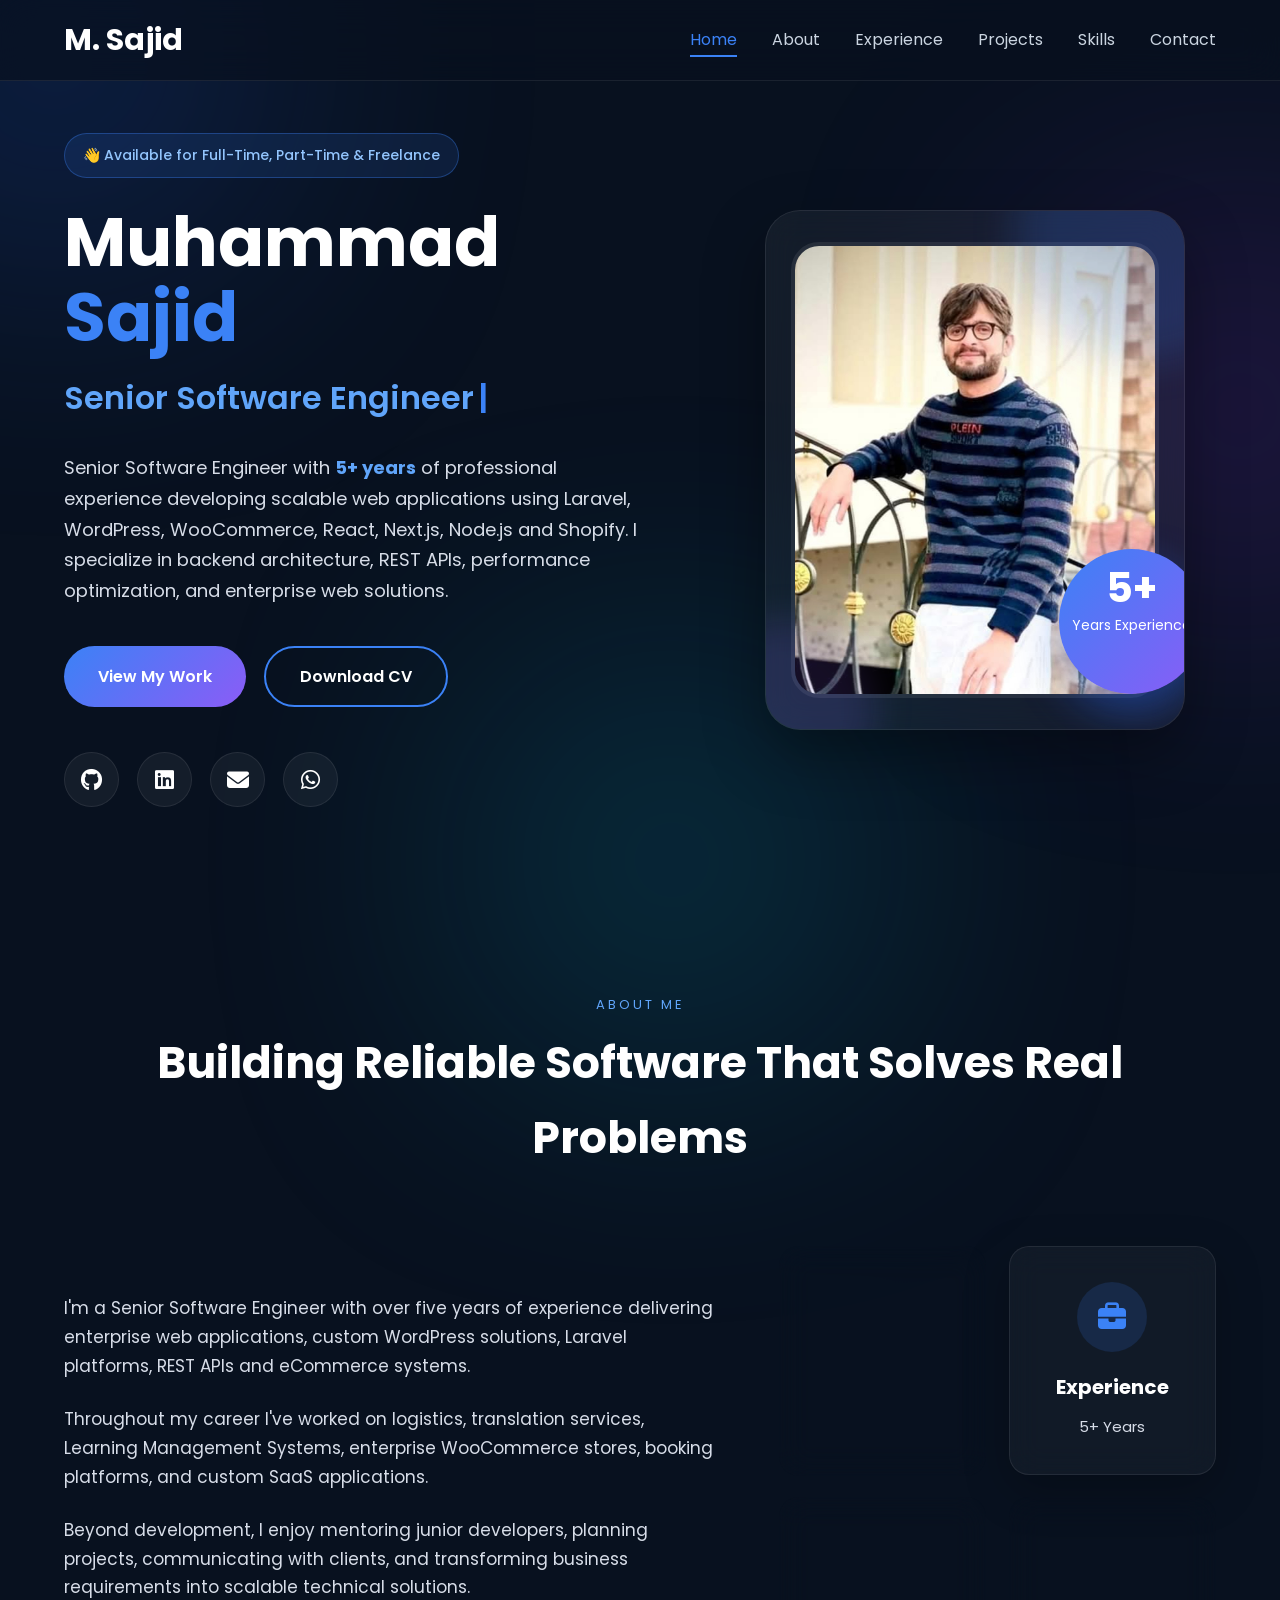
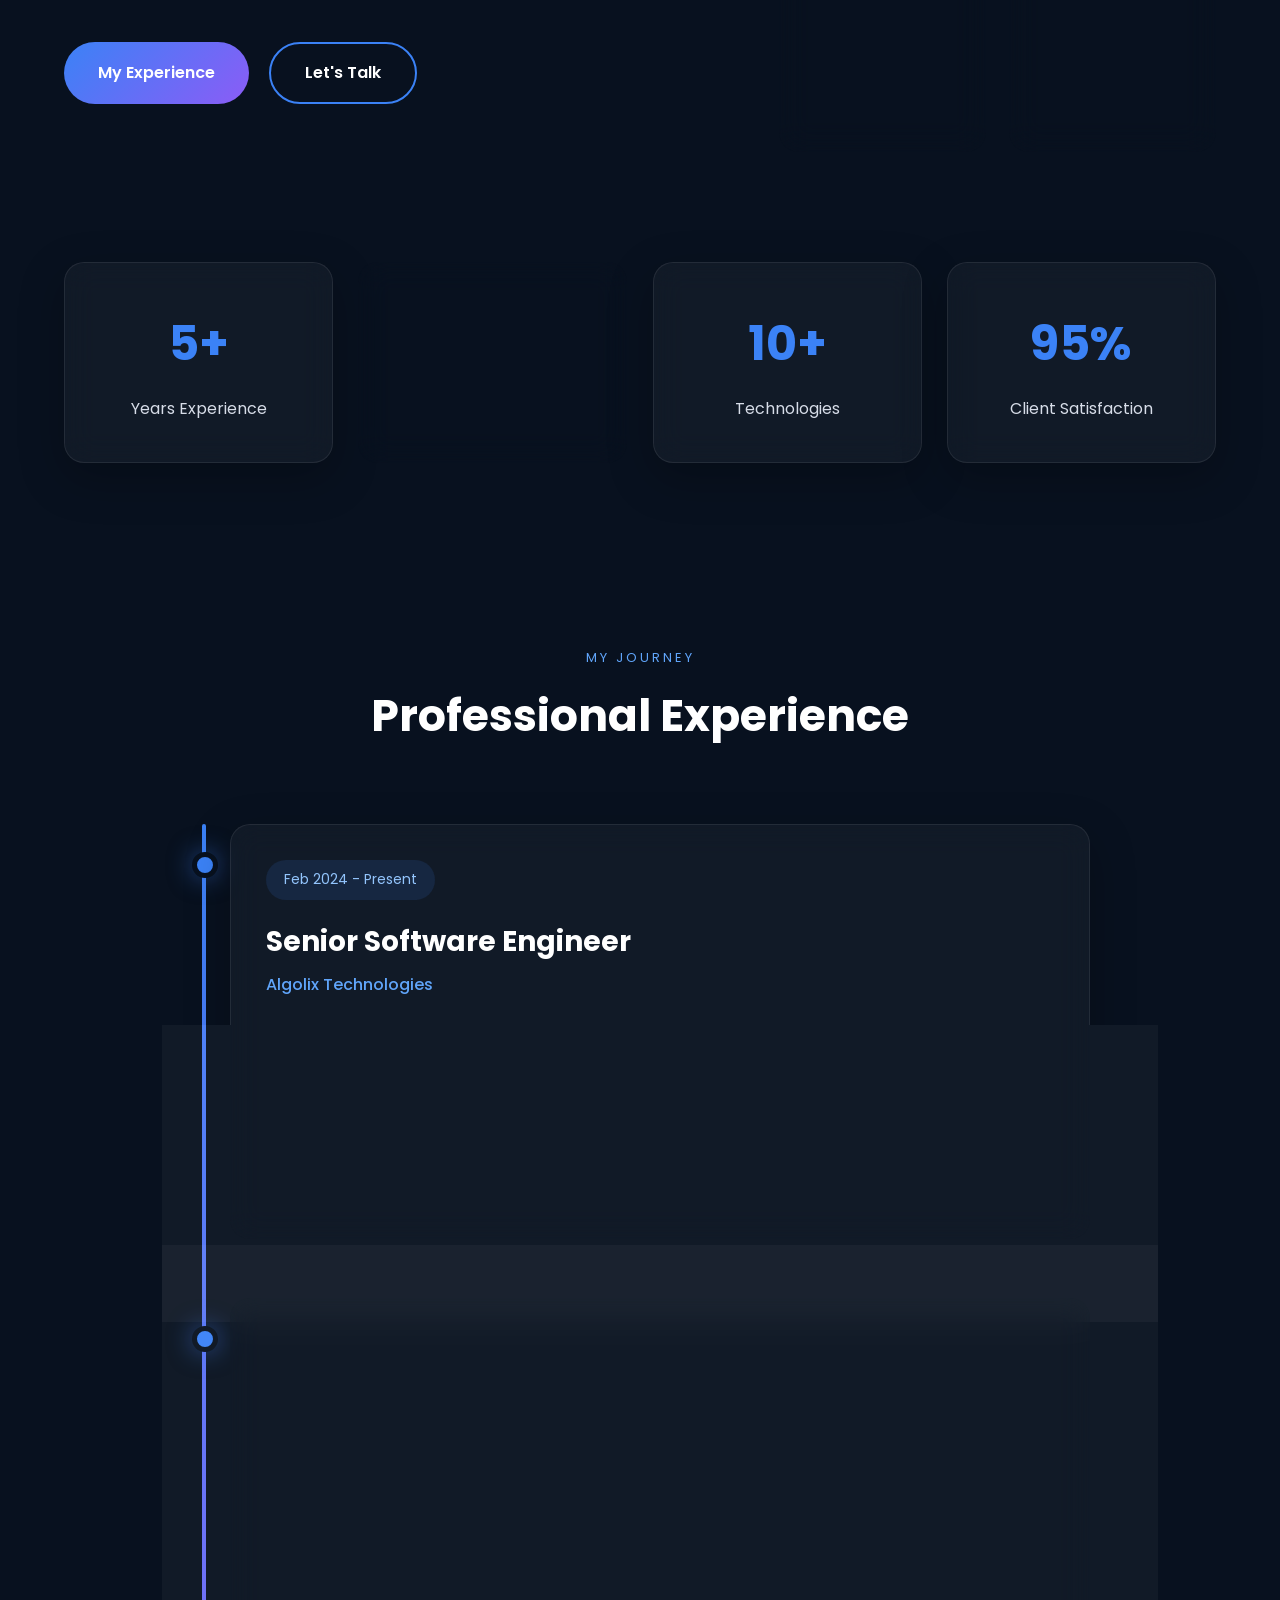
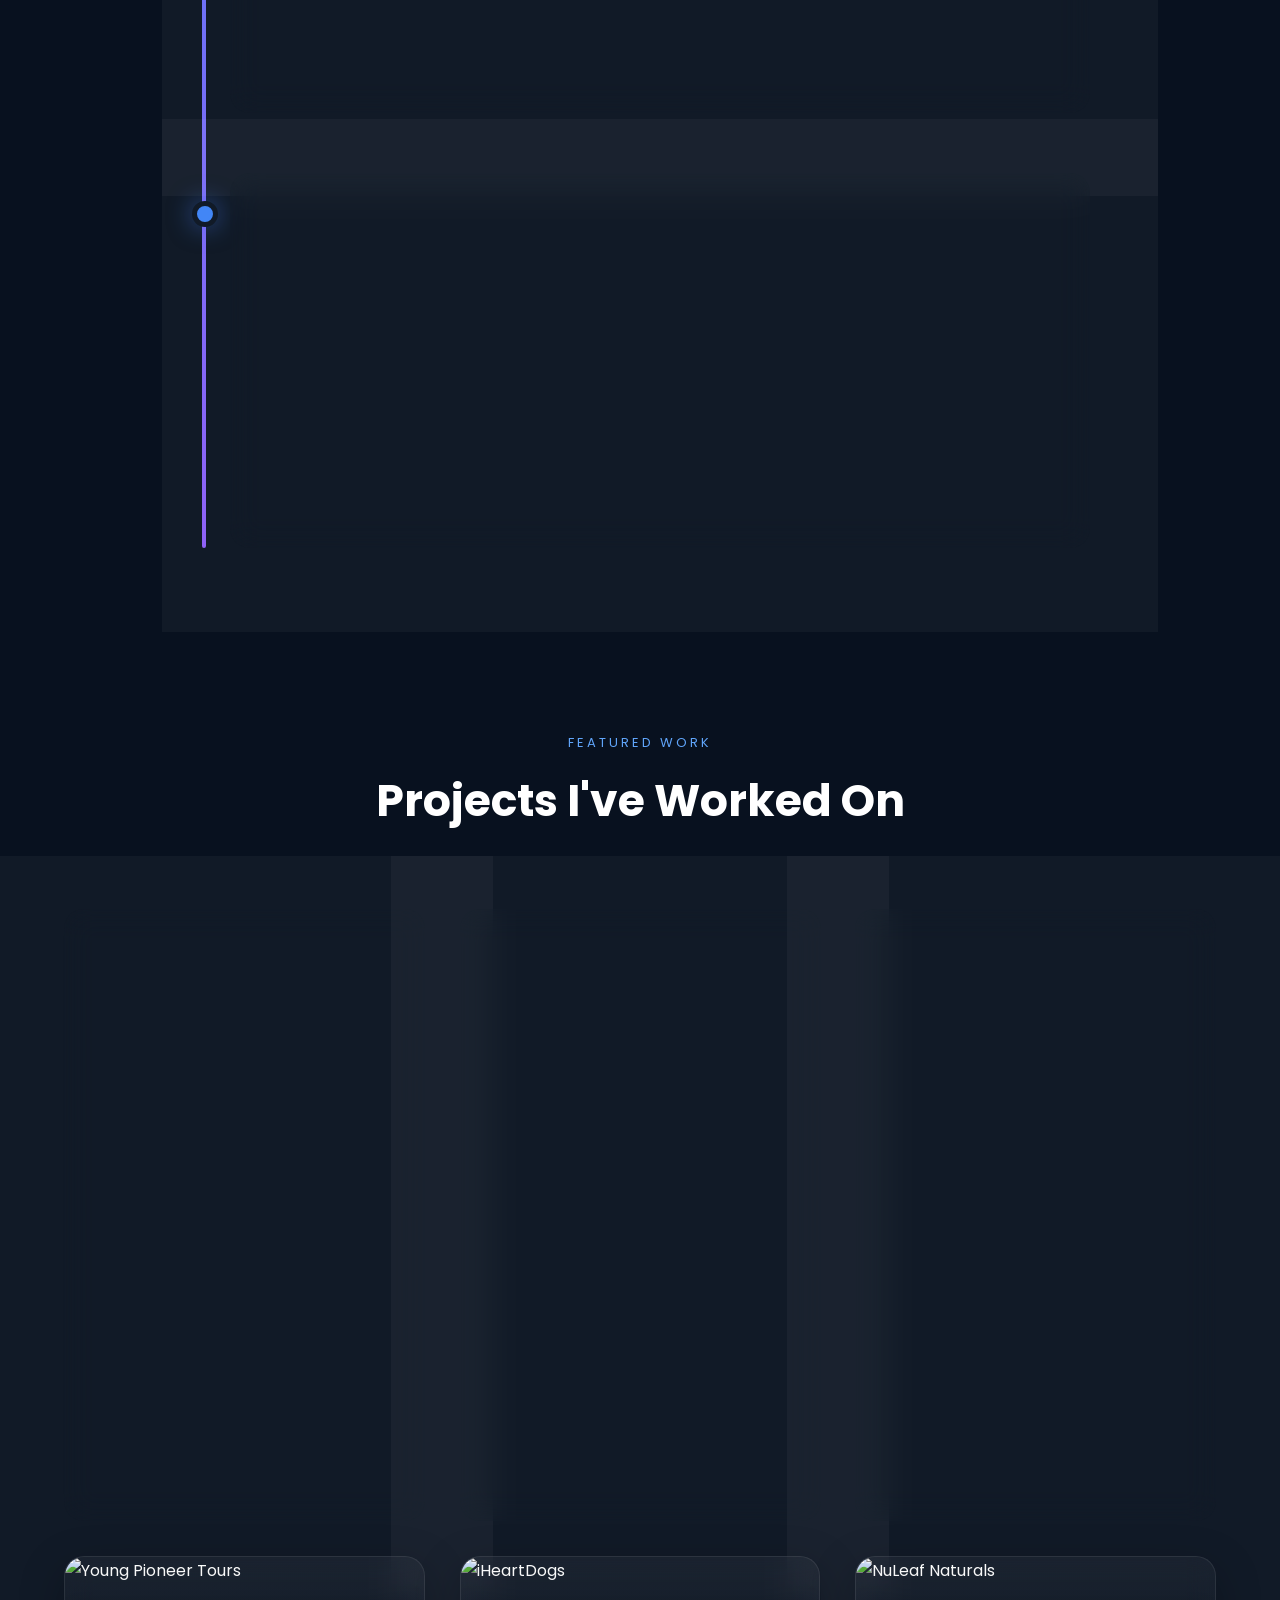
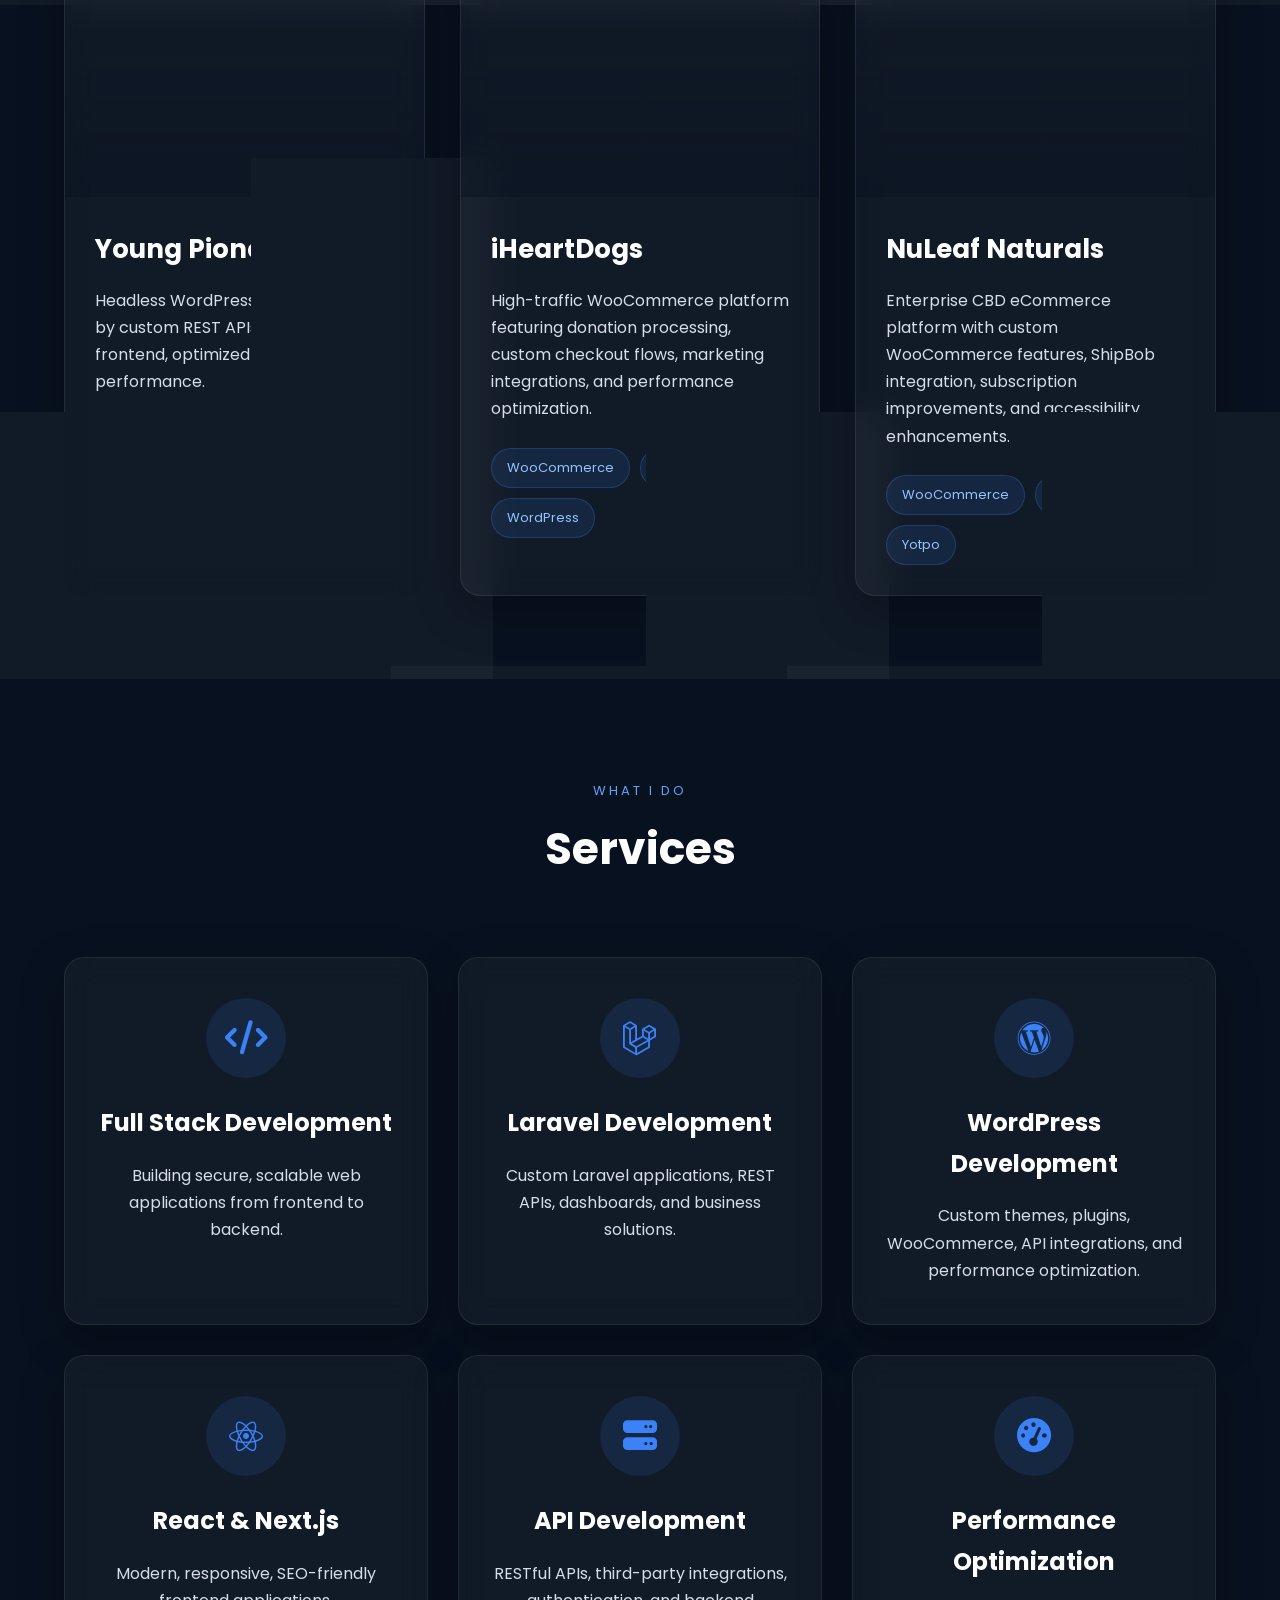
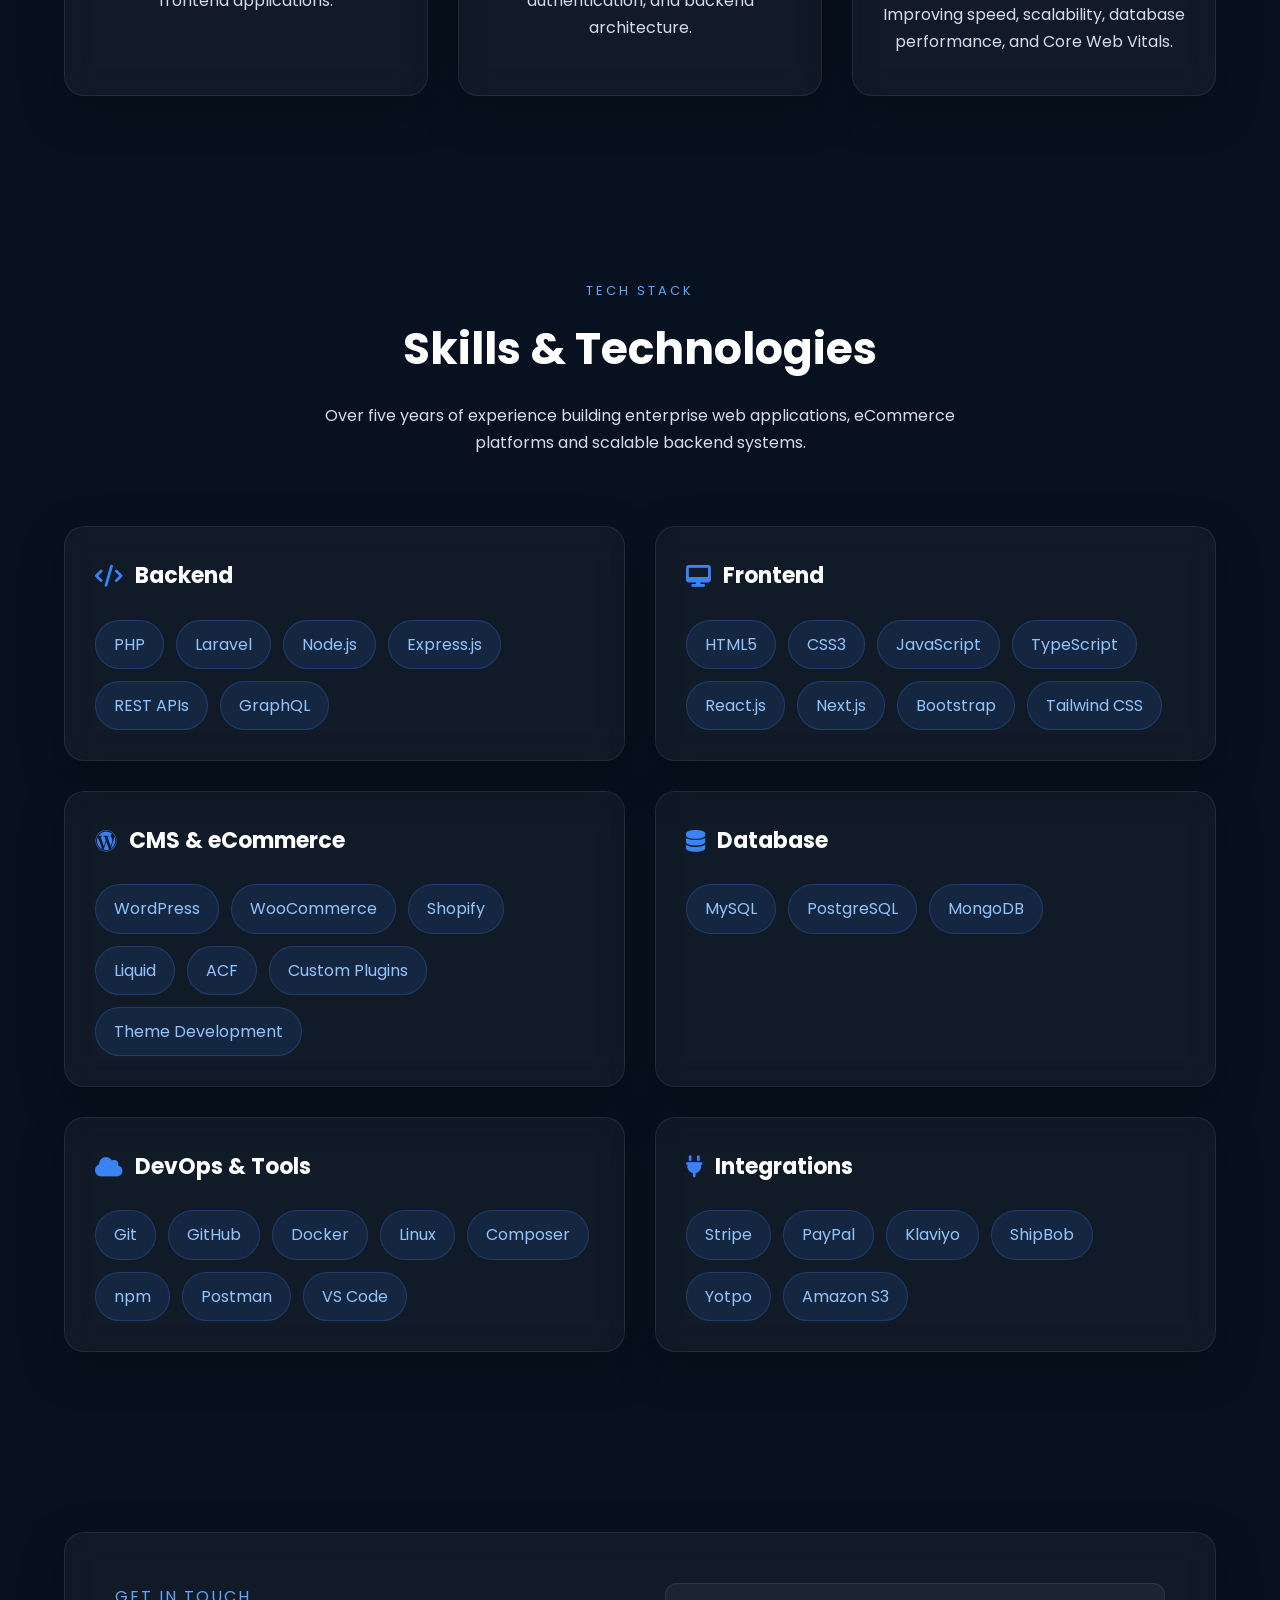
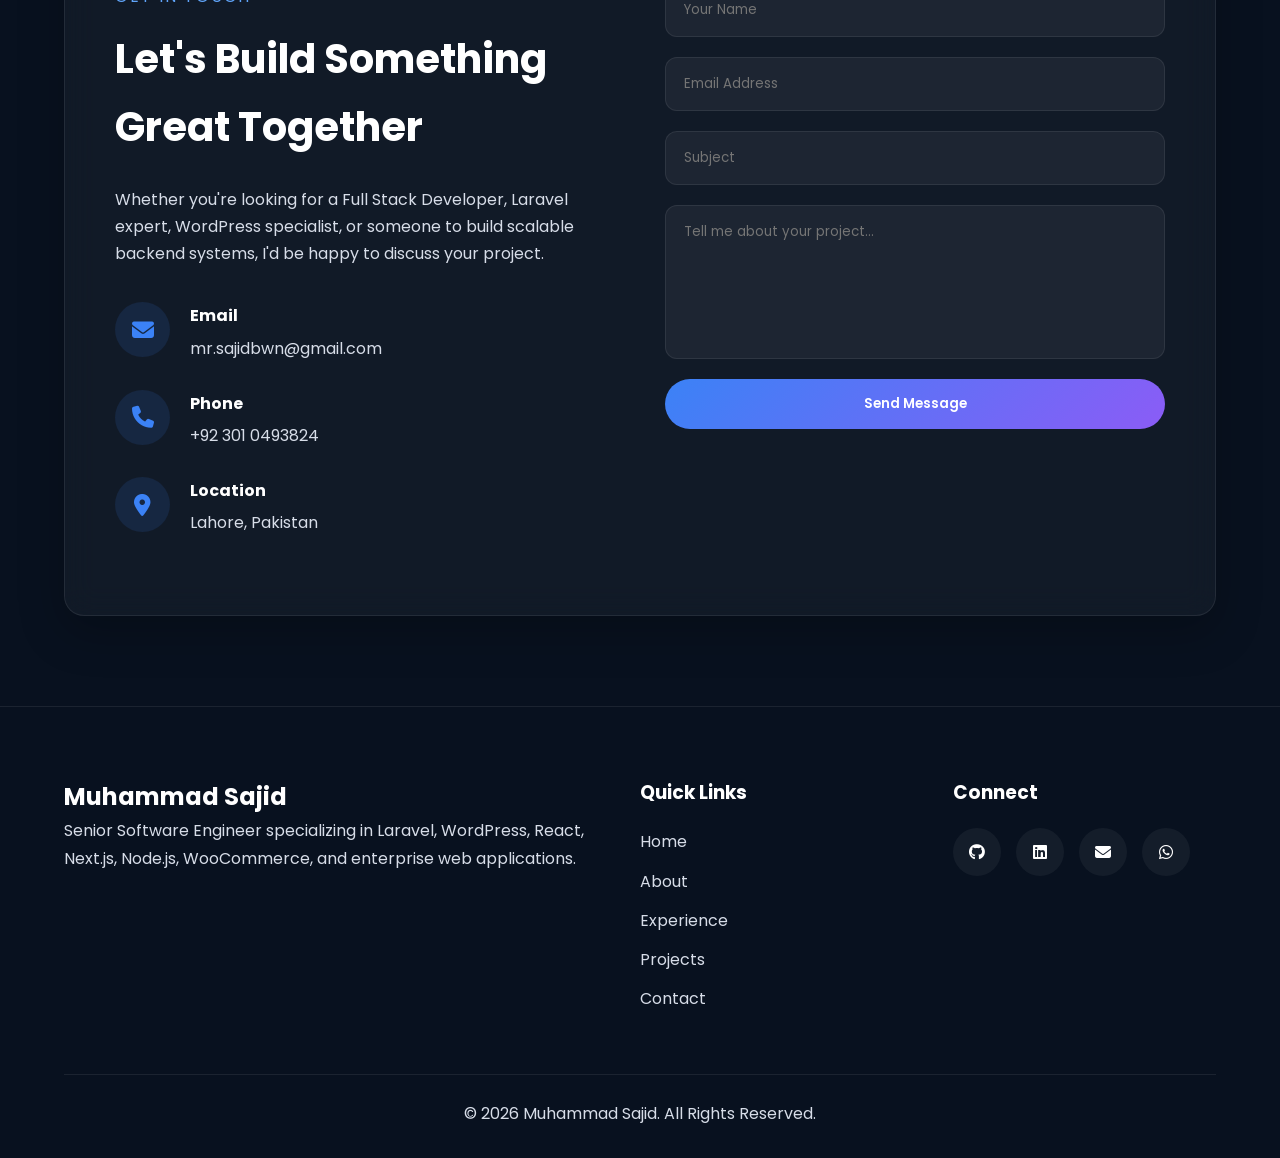
==== index.html @ e15a9639 "This is my personal portfolio" ====
<!DOCTYPE html>
<html lang="en">

<head>

    <meta charset="UTF-8">

    <meta name="viewport" content="width=device-width, initial-scale=1.0">

    <title>Muhammad Sajid | Senior Full Stack Software Engineer | Laravel, WordPress, React & Node.js Developer</title>

    <meta name="description" content="Muhammad Sajid is a Senior Full Stack Software Engineer with 5+ years of experience in Laravel, WordPress, WooCommerce, React, Next.js, Node.js, Shopify, REST APIs, and scalable web application development.">
    <meta name="keywords" content="Muhammad Sajid, Muhammad Sajid Developer, Laravel Developer Pakistan, WordPress Developer Pakistan, Full Stack Developer Pakistan, React Developer, Next.js Developer, Shopify Developer, WooCommerce Expert, PHP Developer, Node.js Developer">
    <meta property="og:title" content="Muhammad Sajid | Senior Full Stack Software Engineer">
    <meta property="og:description" content="Official portfolio of Muhammad Sajid showcasing Laravel, React, Next.js, WordPress, Shopify and enterprise software development projects.">
    <meta property="og:type" content="website">     
    <meta property="og:image" content="images/preview.jpg">
    
    <link rel="preconnect" href="https://fonts.googleapis.com">
    <link rel="preconnect" href="https://fonts.gstatic.com" crossorigin>

    <link href="https://fonts.googleapis.com/css2?family=Poppins:wght@300;400;500;600;700;800&display=swap"
        rel="stylesheet">

    <link rel="stylesheet" href="https://cdnjs.cloudflare.com/ajax/libs/font-awesome/6.7.2/css/all.min.css">

    <link rel="stylesheet" href="style.css">

</head>

<body>

    <div class="bg-circle one"></div>
    <div class="bg-circle two"></div>
    <div class="bg-circle three"></div>

    <header>

        <nav class="container">

            <div class="logo">

                M. Sajid<span></span>

            </div>

            <div class="menu-btn">

                <i class="fa-solid fa-bars"></i>

            </div>

            <ul class="nav-links">

                <li><a href="#home">Home</a></li>

                <li><a href="#about">About</a></li>

                <li><a href="#experience">Experience</a></li>

                <li><a href="#projects">Projects</a></li>

                <li><a href="#skills">Skills</a></li>

                <li><a href="#contact">Contact</a></li>

            </ul>

        </nav>

    </header>

    <!-- ===================================== -->
    <!-- HERO -->
    <!-- ===================================== -->

    <section id="home" class="hero">

        <div class="container hero-wrapper">

            <div class="hero-left">

                <span class="badge">

                    👋 Available for Full-Time, Part-Time & Freelance

                </span>

                <h1>

                    Muhammad <span>Sajid</span>

                </h1>

                <h2 id="typing"></h2>

                <p>

                    Senior Software Engineer with <strong>5+ years</strong> of professional
                    experience developing scalable web applications using
                    Laravel, WordPress, WooCommerce, React, Next.js,
                    Node.js and Shopify.

                    I specialize in backend architecture,
                    REST APIs, performance optimization,
                    and enterprise web solutions.

                </p>

                <div class="hero-buttons">

                    <a href="#projects" class="btn primary">

                        View My Work

                    </a>

                    <a href="resume.pdf" download class="btn secondary">

                        Download CV

                    </a>

                </div>

                <div class="social-icons">

                    <a href="https://github.com/mrsajiddev" target="_blank">

                        <i class="fab fa-github"></i>

                    </a>

                    <a href="https://linkedin.com/in/mr-sajid" target="_blank">

                        <i class="fab fa-linkedin"></i>

                    </a>

                    <a href="mailto:mr.sajidbwn@gmail.com">

                        <i class="fas fa-envelope"></i>

                    </a>

                    <a href="https://wa.me/923010493824" target="_blank">

                        <i class="fab fa-whatsapp"></i>

                    </a>

                </div>

            </div>

            <div class="hero-right">

                <div class="profile-card">

                    <img src="images/profile.jpg" alt="Muhammad Sajid">

                    <div class="experience-badge">

                        <h3>5+</h3>

                        <p>Years Experience</p>

                    </div>

                </div>

            </div>

        </div>

    </section>

    <!-- ===================================== -->
    <!-- ABOUT -->
    <!-- ===================================== -->

    <section id="about">

        <div class="container">

            <div class="section-header">

                <span>

                    ABOUT ME

                </span>

                <h2>

                    Building Reliable Software That Solves Real Problems

                </h2>

            </div>

            <div class="about-grid">

                <div class="about-content">

                    <p>

                        I'm a Senior Software Engineer with over five years
                        of experience delivering enterprise web applications,
                        custom WordPress solutions, Laravel platforms,
                        REST APIs and eCommerce systems.

                    </p>

                    <p>

                        Throughout my career I've worked on logistics,
                        translation services,
                        Learning Management Systems,
                        enterprise WooCommerce stores,
                        booking platforms,
                        and custom SaaS applications.

                    </p>

                    <p>

                        Beyond development,
                        I enjoy mentoring junior developers,
                        planning projects,
                        communicating with clients,
                        and transforming business requirements
                        into scalable technical solutions.

                    </p>

                    <div class="about-buttons">

                        <a href="#experience" class="btn primary">

                            My Experience

                        </a>

                        <a href="#contact" class="btn secondary">

                            Let's Talk

                        </a>

                    </div>

                </div>

                <div class="about-info">

                    <div class="info-card">

                        <i class="fa-solid fa-location-dot"></i>

                        <h3>

                            Location

                        </h3>

                        <p>

                            Lahore, Pakistan

                        </p>

                    </div>

                    <div class="info-card">

                        <i class="fa-solid fa-briefcase"></i>

                        <h3>

                            Experience

                        </h3>

                        <p>

                            5+ Years

                        </p>

                    </div>

                    <div class="info-card">

                        <i class="fa-solid fa-code"></i>

                        <h3>

                            Specialization

                        </h3>

                        <p>

                            Full Stack Development

                        </p>

                    </div>

                    <div class="info-card">

                        <i class="fa-solid fa-globe"></i>

                        <h3>

                            Availability

                        </h3>

                        <p>

                            Worldwide Remote

                        </p>

                    </div>

                </div>

            </div>

        </div>

    </section>

    <!-- ===================================== -->
    <!-- STATS -->
    <!-- ===================================== -->

    <section class="stats">

        <div class="container">

            <div class="stats-grid">

                <div class="stat-card">

                    <h2>

                        5+

                    </h2>

                    <p>

                        Years Experience

                    </p>

                </div>

                <div class="stat-card">

                    <h2>

                        30+

                    </h2>

                    <p>

                        Professional Projects

                    </p>

                </div>

                <div class="stat-card">

                    <h2>

                        10+

                    </h2>

                    <p>

                        Technologies

                    </p>

                </div>

                <div class="stat-card">

                    <h2>

                        95%

                    </h2>

                    <p>

                        Client Satisfaction

                    </p>

                </div>

            </div>

        </div>

    </section>

    <!-- ======= PART 2 STARTS HERE ======= -->
    <!-- ===================================== -->
    <!-- EXPERIENCE -->
    <!-- ===================================== -->

    <section id="experience">

        <div class="container">

            <div class="section-header">

                <span>MY JOURNEY</span>

                <h2>Professional Experience</h2>

            </div>

            <div class="timeline">

                <div class="timeline-item">

                    <div class="timeline-dot"></div>

                    <div class="timeline-content">

                        <span class="timeline-date">
                            Feb 2024 - Present
                        </span>

                        <h3>Senior Software Engineer</h3>

                        <h4>Algolix Technologies</h4>

                        <ul>

                            <li>Developed enterprise WordPress applications using custom themes, plugins and REST APIs.
                            </li>

                            <li>Improved application performance through query optimization, caching and asset
                                optimization.</li>

                            <li>Managed production deployments and migrations across multiple client projects.</li>

                            <li>Mentored junior developers through code reviews and technical guidance.</li>

                            <li>Collaborated directly with international clients to deliver scalable business solutions.
                            </li>

                        </ul>

                    </div>

                </div>

                <div class="timeline-item">

                    <div class="timeline-dot"></div>

                    <div class="timeline-content">

                        <span class="timeline-date">
                            Jun 2022 - Feb 2024
                        </span>

                        <h3>Software Engineer</h3>

                        <h4>Provelopers</h4>

                        <ul>

                            <li>Built custom WordPress plugins and Laravel applications.</li>

                            <li>Designed RESTful APIs and integrated third-party services.</li>

                            <li>Optimized backend workflows and improved application reliability.</li>

                            <li>Worked closely with project managers and clients throughout development.</li>

                            <li>Provided mentorship and onboarding for junior developers.</li>

                        </ul>

                    </div>

                </div>

                <div class="timeline-item">

                    <div class="timeline-dot"></div>

                    <div class="timeline-content">

                        <span class="timeline-date">
                            Dec 2020 - Jun 2022
                        </span>

                        <h3>Associate Software Engineer</h3>

                        <h4>Stellar Technologies</h4>

                        <ul>

                            <li>Developed Laravel applications following modern PHP practices.</li>

                            <li>Customized WordPress websites and plugins.</li>

                            <li>Integrated frontend interfaces with backend systems.</li>

                            <li>Optimized databases and improved application performance.</li>

                        </ul>

                    </div>

                </div>

            </div>

        </div>

    </section>

    <!-- ===================================== -->
    <!-- PROJECTS -->
    <!-- ===================================== -->

    <section id="projects">

        <div class="container">

            <div class="section-header">

                <span>FEATURED WORK</span>

                <h2>Projects I've Worked On</h2>

            </div>

            <div class="projects-grid">

                <div class="project-card">

                    <div class="project-image">

                        <img src="images/ship2world.jpg" alt="Ship2World">

                    </div>

                    <div class="project-content">

                        <h3>Ship2World</h3>

                        <p>

                            Shipping management platform built with Laravel,
                            featuring shipment management,
                            payment gateways,
                            logistics API integrations,
                            automated tracking,
                            and rate calculations.

                        </p>

                        <div class="tech-stack">

                            <span>Laravel</span>

                            <span>MySQL</span>

                            <span>Stripe</span>

                            <span>PayPal</span>

                        </div>

                    </div>

                </div>

                <div class="project-card">

                    <div class="project-image">

                        <img src="images/spanish-group.jpg" alt="Spanish Group">

                    </div>

                    <div class="project-content">

                        <h3>The Spanish Group</h3>

                        <p>

                            Enterprise translation platform with secure
                            document uploads,
                            workflow automation,
                            custom dashboards,
                            and role-based permissions.

                        </p>

                        <div class="tech-stack">

                            <span>WordPress</span>

                            <span>WooCommerce</span>

                            <span>REST API</span>

                        </div>

                    </div>

                </div>

                <div class="project-card">

                    <div class="project-image">

                        <img src="images/lms.jpg" alt="GAPs LMS">

                    </div>

                    <div class="project-content">

                        <h3>GAPs LMS</h3>

                        <p>

                            Learning Management System supporting
                            enrollments,
                            quizzes,
                            dashboards,
                            queues,
                            caching,
                            and role-based permissions.

                        </p>

                        <div class="tech-stack">

                            <span>Laravel</span>

                            <span>Bootstrap</span>

                            <span>MySQL</span>

                        </div>

                    </div>

                </div>

                <div class="project-card">

                    <div class="project-image">

                        <img src="images/young-pioneer.jpg" alt="Young Pioneer Tours">

                    </div>

                    <div class="project-content">

                        <h3>Young Pioneer Tours</h3>

                        <p>

                            Headless WordPress project powered by
                            custom REST APIs and
                            a Next.js frontend,
                            optimized for SEO and performance.

                        </p>

                        <div class="tech-stack">

                            <span>Next.js</span>

                            <span>WordPress</span>

                            <span>REST API</span>

                        </div>

                    </div>

                </div>

                <div class="project-card">

                    <div class="project-image">

                        <img src="images/iheartdogs.jpg" alt="iHeartDogs">

                    </div>

                    <div class="project-content">

                        <h3>iHeartDogs</h3>

                        <p>

                            High-traffic WooCommerce platform featuring
                            donation processing,
                            custom checkout flows,
                            marketing integrations,
                            and performance optimization.

                        </p>

                        <div class="tech-stack">

                            <span>WooCommerce</span>

                            <span>Klaviyo</span>

                            <span>WordPress</span>

                        </div>

                    </div>

                </div>

                <div class="project-card">

                    <div class="project-image">

                        <img src="images/nuleaf.jpg" alt="NuLeaf Naturals">

                    </div>

                    <div class="project-content">

                        <h3>NuLeaf Naturals</h3>

                        <p>

                            Enterprise CBD eCommerce platform with
                            custom WooCommerce features,
                            ShipBob integration,
                            subscription improvements,
                            and accessibility enhancements.

                        </p>

                        <div class="tech-stack">

                            <span>WooCommerce</span>

                            <span>ShipBob</span>

                            <span>Yotpo</span>

                        </div>

                    </div>

                </div>

            </div>

        </div>

    </section>

    <!-- ===================================== -->
    <!-- SERVICES -->
    <!-- ===================================== -->

    <section id="services">

        <div class="container">

            <div class="section-header">

                <span>WHAT I DO</span>

                <h2>Services</h2>

            </div>

            <div class="services-grid">

                <div class="service-card">

                    <i class="fa-solid fa-code"></i>

                    <h3>Full Stack Development</h3>

                    <p>

                        Building secure, scalable web applications
                        from frontend to backend.

                    </p>

                </div>

                <div class="service-card">

                    <i class="fa-brands fa-laravel"></i>

                    <h3>Laravel Development</h3>

                    <p>

                        Custom Laravel applications,
                        REST APIs,
                        dashboards,
                        and business solutions.

                    </p>

                </div>

                <div class="service-card">

                    <i class="fa-brands fa-wordpress"></i>

                    <h3>WordPress Development</h3>

                    <p>

                        Custom themes,
                        plugins,
                        WooCommerce,
                        API integrations,
                        and performance optimization.

                    </p>

                </div>

                <div class="service-card">

                    <i class="fa-brands fa-react"></i>

                    <h3>React & Next.js</h3>

                    <p>

                        Modern,
                        responsive,
                        SEO-friendly frontend applications.

                    </p>

                </div>

                <div class="service-card">

                    <i class="fa-solid fa-server"></i>

                    <h3>API Development</h3>

                    <p>

                        RESTful APIs,
                        third-party integrations,
                        authentication,
                        and backend architecture.

                    </p>

                </div>

                <div class="service-card">

                    <i class="fa-solid fa-gauge-high"></i>

                    <h3>Performance Optimization</h3>

                    <p>

                        Improving speed,
                        scalability,
                        database performance,
                        and Core Web Vitals.

                    </p>

                </div>

            </div>

        </div>

    </section>

    <!-- ======= PART 3 STARTS HERE ======= -->
    <!-- ===================================== -->
    <!-- SKILLS -->
    <!-- ===================================== -->

    <section id="skills">

        <div class="container">

            <div class="section-header">

                <span>TECH STACK</span>

                <h2>Skills & Technologies</h2>

                <p class="section-description">

                    Over five years of experience building enterprise web applications,
                    eCommerce platforms and scalable backend systems.

                </p>

            </div>

            <div class="skills-wrapper">

                <div class="skill-category">

                    <h3>

                        <i class="fa-solid fa-code"></i>

                        Backend

                    </h3>

                    <div class="skill-list">

                        <span>PHP</span>
                        <span>Laravel</span>
                        <span>Node.js</span>
                        <span>Express.js</span>
                        <span>REST APIs</span>
                        <span>GraphQL</span>

                    </div>

                </div>

                <div class="skill-category">

                    <h3>

                        <i class="fa-solid fa-desktop"></i>

                        Frontend

                    </h3>

                    <div class="skill-list">

                        <span>HTML5</span>
                        <span>CSS3</span>
                        <span>JavaScript</span>
                        <span>TypeScript</span>
                        <span>React.js</span>
                        <span>Next.js</span>
                        <span>Bootstrap</span>
                        <span>Tailwind CSS</span>

                    </div>

                </div>

                <div class="skill-category">

                    <h3>

                        <i class="fa-brands fa-wordpress"></i>

                        CMS & eCommerce

                    </h3>

                    <div class="skill-list">

                        <span>WordPress</span>
                        <span>WooCommerce</span>
                        <span>Shopify</span>
                        <span>Liquid</span>
                        <span>ACF</span>
                        <span>Custom Plugins</span>
                        <span>Theme Development</span>

                    </div>

                </div>

                <div class="skill-category">

                    <h3>

                        <i class="fa-solid fa-database"></i>

                        Database

                    </h3>

                    <div class="skill-list">

                        <span>MySQL</span>
                        <span>PostgreSQL</span>
                        <span>MongoDB</span>

                    </div>

                </div>

                <div class="skill-category">

                    <h3>

                        <i class="fa-solid fa-cloud"></i>

                        DevOps & Tools

                    </h3>

                    <div class="skill-list">

                        <span>Git</span>
                        <span>GitHub</span>
                        <span>Docker</span>
                        <span>Linux</span>
                        <span>Composer</span>
                        <span>npm</span>
                        <span>Postman</span>
                        <span>VS Code</span>

                    </div>

                </div>

                <div class="skill-category">

                    <h3>

                        <i class="fa-solid fa-plug"></i>

                        Integrations

                    </h3>

                    <div class="skill-list">

                        <span>Stripe</span>
                        <span>PayPal</span>
                        <span>Klaviyo</span>
                        <span>ShipBob</span>
                        <span>Yotpo</span>
                        <span>Amazon S3</span>

                    </div>

                </div>

            </div>

        </div>

    </section>

    <!-- ===================================== -->
    <!-- CONTACT -->
    <!-- ===================================== -->

    <section id="contact">

        <div class="container">

            <div class="contact-wrapper">

                <div class="contact-left">

                    <span>GET IN TOUCH</span>

                    <h2>

                        Let's Build Something Great Together

                    </h2>

                    <p>

                        Whether you're looking for a Full Stack Developer,
                        Laravel expert,
                        WordPress specialist,
                        or someone to build scalable backend systems,
                        I'd be happy to discuss your project.

                    </p>

                    <div class="contact-info">

                        <div>

                            <i class="fa-solid fa-envelope"></i>

                            <div>

                                <h4>Email</h4>

                                <p>

                                    mr.sajidbwn@gmail.com

                                </p>

                            </div>

                        </div>

                        <div>

                            <i class="fa-solid fa-phone"></i>

                            <div>

                                <h4>Phone</h4>

                                <p>

                                    +92 301 0493824

                                </p>

                            </div>

                        </div>

                        <div>

                            <i class="fa-solid fa-location-dot"></i>

                            <div>

                                <h4>Location</h4>

                                <p>

                                    Lahore, Pakistan

                                </p>

                            </div>

                        </div>

                    </div>

                </div>

                <div class="contact-right">

                    <form>

                        <input type="text" placeholder="Your Name" required>

                        <input type="email" placeholder="Email Address" required>

                        <input type="text" placeholder="Subject">

                        <textarea rows="6" placeholder="Tell me about your project..." required></textarea>

                        <button class="btn primary" type="submit">

                            Send Message

                        </button>

                    </form>

                </div>

            </div>

        </div>

    </section>

    <!-- ===================================== -->
    <!-- FOOTER -->
    <!-- ===================================== -->

    <footer>

        <div class="container">

            <div class="footer-grid">

                <div>

                    <h2>

                        Muhammad Sajid

                    </h2>

                    <p>

                        Senior Software Engineer specializing in Laravel,
                        WordPress,
                        React,
                        Next.js,
                        Node.js,
                        WooCommerce,
                        and enterprise web applications.

                    </p>

                </div>

                <div>

                    <h3>

                        Quick Links

                    </h3>

                    <ul>

                        <li><a href="#home">Home</a></li>

                        <li><a href="#about">About</a></li>

                        <li><a href="#experience">Experience</a></li>

                        <li><a href="#projects">Projects</a></li>

                        <li><a href="#contact">Contact</a></li>

                    </ul>

                </div>

                <div>

                    <h3>

                        Connect

                    </h3>

                    <div class="footer-social">

                        <a href="https://github.com/mrsajiddev" target="_blank">

                            <i class="fab fa-github"></i>

                        </a>

                        <a href="https://linkedin.com/in/mr-sajid" target="_blank">

                            <i class="fab fa-linkedin"></i>

                        </a>

                        <a href="mailto:mr.sajidbwn@gmail.com">

                            <i class="fas fa-envelope"></i>

                        </a>

                        <a href="https://wa.me/923010493824" target="_blank">

                            <i class="fab fa-whatsapp"></i>

                        </a>

                    </div>

                </div>

            </div>

            <div class="copyright">

                <p>

                    © <span id="year"></span> Muhammad Sajid.
                    All Rights Reserved.

                </p>

            </div>

        </div>

    </footer>

    <button id="scrollTop">

        <i class="fa-solid fa-arrow-up"></i>

    </button>

    <script src="script.js"></script>

</body>

</html>
---- style.css ----
/* =====================================================
   GOOGLE FONT
===================================================== */

@import url('https://fonts.googleapis.com/css2?family=Poppins:wght@300;400;500;600;700;800&display=swap');

/* =====================================================
   RESET
===================================================== */

* {
    margin: 0;
    padding: 0;
    box-sizing: border-box;
}

html {
    scroll-behavior: smooth;
}

body {
    font-family: 'Poppins', sans-serif;
    background: #08111f;
    color: #ffffff;
    overflow-x: hidden;
    line-height: 1.7;
}

img {
    max-width: 100%;
    display: block;
}

a {
    text-decoration: none;
    color: inherit;
}

ul {
    list-style: none;
}

button,
input,
textarea {
    font-family: inherit;
}

/* =====================================================
   VARIABLES
===================================================== */

:root {

    --primary: #3b82f6;
    --primary-light: #60a5fa;

    --secondary: #8b5cf6;

    --dark: #08111f;

    --card: #111b2e;

    --border: rgba(255, 255, 255, .08);

    --text: #d7dde8;

    --radius: 20px;

    --shadow: 0 15px 45px rgba(0, 0, 0, .25);

    --transition: .35s;

}

/* =====================================================
   CONTAINER
===================================================== */

.container {

    width: 90%;

    max-width: 1200px;

    margin: auto;

}

/* =====================================================
   BACKGROUND
===================================================== */

.bg-circle {

    position: fixed;

    border-radius: 50%;

    filter: blur(140px);

    opacity: .35;

    z-index: -10;

}

.one {

    width: 350px;

    height: 350px;

    background: #2563eb;

    top: -120px;

    left: -120px;

}

.two {

    width: 320px;

    height: 320px;

    background: #9333ea;

    top: 250px;

    right: -120px;

}

.three {

    width: 320px;

    height: 320px;

    background: #06b6d4;

    bottom: -120px;

    left: 40%;

}

/* =====================================================
   HEADER
===================================================== */

header {

    position: fixed;

    width: 100%;

    top: 0;

    left: 0;

    z-index: 1000;

    backdrop-filter: blur(18px);

    background: rgba(8, 17, 31, .70);

    border-bottom: 1px solid var(--border);

}

nav {

    display: flex;

    justify-content: space-between;

    align-items: center;

    height: 80px;

}

.logo {

    font-size: 30px;

    font-weight: 700;

}

.logo span {

    color: var(--primary);

}

.nav-links {

    display: flex;

    gap: 35px;

}

.nav-links a {

    color: #cbd5e1;

    transition: var(--transition);

    position: relative;

}

.nav-links a::after {

    content: "";

    position: absolute;

    width: 0;

    height: 2px;

    background: var(--primary);

    left: 0;

    bottom: -6px;

    transition: .3s;

}

.nav-links a:hover {

    color: white;

}

.nav-links a:hover::after {

    width: 100%;

}

.nav-links a.active {

    color: var(--primary);

}

.nav-links a.active::after {

    width: 100%;

}

.menu-btn {

    display: none;

    font-size: 28px;

    cursor: pointer;

}

/* =====================================================
   BUTTONS
===================================================== */

.btn {

    display: inline-flex;

    align-items: center;

    justify-content: center;

    gap: 10px;

    padding: 15px 34px;

    border-radius: 50px;

    font-weight: 600;

    transition: var(--transition);

    cursor: pointer;

}

.primary {

    background: linear-gradient(135deg,
            var(--primary),
            var(--secondary));

    color: #fff;

}

.primary:hover {

    transform: translateY(-5px);

    box-shadow: 0 18px 35px rgba(59, 130, 246, .35);

}

.secondary {

    border: 2px solid var(--primary);

    color: #fff;

}

.secondary:hover {

    background: var(--primary);

}

/* =====================================================
   SECTION
===================================================== */

section {

    padding: 90px 0;

}

.section-header {

    text-align: center;

    margin-bottom: 70px;

}

.section-header span {

    display: inline-block;

    color: var(--primary-light);

    letter-spacing: 3px;

    font-size: 13px;

    margin-bottom: 10px;

    text-transform: uppercase;

}

.section-header h2 {

    font-size: 44px;

    margin-bottom: 15px;

}

.section-header p {

    max-width: 700px;

    margin: auto;

    color: var(--text);

}

/* =====================================================
   GLASS CARD
===================================================== */

.info-card,
.stat-card,
.project-card,
.service-card,
.skill-category,
.timeline-content,
.contact-wrapper {

    background: rgba(255, 255, 255, .04);

    border: 1px solid var(--border);

    backdrop-filter: blur(15px);

    border-radius: var(--radius);

    box-shadow: var(--shadow);

}

/* =====================================================
   CARD HOVER
===================================================== */

.info-card,
.project-card,
.service-card,
.stat-card {

    transition: var(--transition);

}

.info-card:hover,
.project-card:hover,
.service-card:hover,
.stat-card:hover {

    transform: translateY(-10px);

}

/* =====================================================
   TEXT
===================================================== */

p {

    color: var(--text);

}

h1,
h2,
h3,
h4 {

    font-weight: 700;

    color: #fff;

}

strong {

    color: var(--primary-light);

}

/* =====================================================
   CUSTOM SCROLLBAR
===================================================== */

::-webkit-scrollbar {

    width: 10px;

}

::-webkit-scrollbar-track {

    background: #050b16;

}

::-webkit-scrollbar-thumb {

    background: var(--primary);

    border-radius: 20px;

}

::-webkit-scrollbar-thumb:hover {

    background: #60a5fa;

}

/* =====================================================
   TEXT SELECTION
===================================================== */

::selection {

    background: var(--primary);

    color: white;

}

/* =====================================================
   HERO SECTION
===================================================== */

.hero {

    min-height: 100vh;

    display: flex;

    align-items: center;

    padding-top: 120px;

    padding-bottom: 80px;

}

.hero-wrapper {

    display: grid;

    grid-template-columns: 1.1fr .9fr;

    align-items: center;

    gap: 80px;

}

/* =====================================================
   HERO LEFT
===================================================== */

.hero-left {

    animation: fadeLeft .9s ease;

}

.badge {

    display: inline-flex;

    align-items: center;

    gap: 8px;

    padding: 10px 18px;

    border-radius: 50px;

    background: rgba(59, 130, 246, .12);

    color: #93c5fd;

    border: 1px solid rgba(59, 130, 246, .35);

    margin-bottom: 28px;

    font-size: 14px;

    font-weight: 500;

}

.hero h1 {

    font-size: 68px;

    line-height: 1.1;

    margin-bottom: 15px;

}

.hero h1 span {

    color: var(--primary);

}

.hero h2 {

    min-height: 50px;

    font-size: 32px;

    color: #60a5fa;

    margin-bottom: 28px;

    font-weight: 600;

}

.hero p {

    max-width: 650px;

    font-size: 18px;

    color: var(--text);

    margin-bottom: 40px;

}

/* =====================================================
   BUTTON GROUP
===================================================== */

.hero-buttons {

    display: flex;

    gap: 18px;

    flex-wrap: wrap;

    margin-bottom: 45px;

}

/* =====================================================
   SOCIAL ICONS
===================================================== */

.social-icons {

    display: flex;

    align-items: center;

    gap: 18px;

}

.social-icons a {

    width: 55px;

    height: 55px;

    border-radius: 50%;

    display: flex;

    align-items: center;

    justify-content: center;

    background: rgba(255, 255, 255, .05);

    border: 1px solid var(--border);

    font-size: 22px;

    transition: var(--transition);

}

.social-icons a:hover {

    background: var(--primary);

    transform: translateY(-8px);

    color: #fff;

}

/* =====================================================
   HERO RIGHT
===================================================== */

.hero-right {

    display: flex;

    justify-content: center;

    align-items: center;

    animation: fadeRight .9s ease;

}

/* =====================================================
   ANIMATIONS
===================================================== */

@keyframes fadeLeft {

    from {

        opacity: 0;

        transform: translateX(-60px);

    }

    to {

        opacity: 1;

        transform: translateX(0);

    }

}

@keyframes fadeRight {

    from {

        opacity: 0;

        transform: translateX(60px);

    }

    to {

        opacity: 1;

        transform: translateX(0);

    }

}

/* =====================================================
   PROFILE CARD
===================================================== */

.profile-card {

    position: relative;

    width: 420px;

    height: 520px;

    border-radius: 35px;

    overflow: hidden;

    background: rgba(255, 255, 255, .05);

    backdrop-filter: blur(18px);

    border: 1px solid rgba(255, 255, 255, .08);

    box-shadow: 0 25px 60px rgba(0, 0, 0, .35);

    display: flex;

    align-items: center;

    justify-content: center;

    transition: .4s ease;

}

.profile-card:hover {

    transform: translateY(-12px);

    box-shadow: 0 35px 70px rgba(37, 99, 235, .25);

}

/* =====================================================
   PROFILE IMAGE
===================================================== */

.profile-card img {

    width: 88%;

    height: 88%;

    object-fit: cover;

    border-radius: 28px;

    border: 4px solid rgba(255, 255, 255, .08);

    transition: .45s ease;

}

.profile-card:hover img {

    transform: scale(1.03);

}

/* =====================================================
   EXPERIENCE BADGE
===================================================== */

.experience-badge {

    position: absolute;

    bottom: 35px;

    right: -20px;

    width: 145px;

    height: 145px;

    border-radius: 50%;

    background: linear-gradient(135deg,
            var(--primary),
            var(--secondary));

    display: flex;

    flex-direction: column;

    justify-content: center;

    align-items: center;

    color: #fff;

    text-align: center;

    box-shadow: 0 18px 45px rgba(37, 99, 235, .45);

    animation: floatBadge 4s ease-in-out infinite;

}

.experience-badge h3 {

    font-size: 40px;

    line-height: 1;

    margin-bottom: 8px;

}

.experience-badge p {

    color: #fff;

    font-size: 14px;

    line-height: 1.4;

    padding: 0 12px;

}

/* =====================================================
   DECORATIVE GLOW
===================================================== */

.profile-card::before {

    content: "";

    position: absolute;

    width: 260px;

    height: 260px;

    background: rgba(59, 130, 246, .18);

    border-radius: 50%;

    top: -110px;

    right: -90px;

    filter: blur(20px);

}

.profile-card::after {

    content: "";

    position: absolute;

    width: 180px;

    height: 180px;

    background: rgba(139, 92, 246, .15);

    border-radius: 50%;

    left: -70px;

    bottom: -70px;

    filter: blur(18px);

}

/* =====================================================
   FLOATING ANIMATION
===================================================== */

@keyframes floatBadge {

    0% {

        transform: translateY(0);

    }

    50% {

        transform: translateY(-10px);

    }

    100% {

        transform: translateY(0);

    }

}

/* =====================================================
   HERO RESPONSIVE
===================================================== */

@media (max-width: 1100px) {

    .hero-wrapper {

        grid-template-columns: 1fr;

        gap: 60px;

        text-align: center;

    }

    .hero-left {

        order: 2;

    }

    .hero-right {

        order: 1;

    }

    .hero p {

        margin: 0 auto 40px;

    }

    .hero-buttons {

        justify-content: center;

    }

    .social-icons {

        justify-content: center;

    }

}

/* =====================================================
   TABLET
===================================================== */

@media (max-width:768px) {

    .hero {

        min-height: auto;

        padding-top: 130px;

        padding-bottom: 80px;

    }

    .hero h1 {

        font-size: 52px;

    }

    .hero h2 {

        font-size: 28px;

        min-height: 42px;

    }

    .hero p {

        font-size: 17px;

    }

    .profile-card {

        width: 340px;

        height: 430px;

    }

    .experience-badge {

        width: 120px;

        height: 120px;

        right: -10px;

        bottom: 25px;

    }

    .experience-badge h3 {

        font-size: 32px;

    }

    .hero-buttons {

        flex-direction: column;

        align-items: center;

    }

    .hero-buttons .btn {

        width: 240px;

    }

}

/* =====================================================
   MOBILE
===================================================== */

@media (max-width:576px) {

    .hero {

        padding-top: 110px;

    }

    .hero h1 {

        font-size: 40px;

    }

    .hero h2 {

        font-size: 22px;

    }

    .hero p {

        font-size: 16px;

    }

    .badge {

        font-size: 13px;

        padding: 8px 16px;

    }

    .profile-card {

        width: 280px;

        height: 360px;

        border-radius: 25px;

    }

    .profile-card img {

        border-radius: 18px;

    }

    .experience-badge {

        width: 95px;

        height: 95px;

    }

    .experience-badge h3 {

        font-size: 24px;

    }

    .experience-badge p {

        font-size: 11px;

    }

    .social-icons {

        gap: 12px;

    }

    .social-icons a {

        width: 48px;

        height: 48px;

        font-size: 18px;

    }

}

/* =====================================================
   HERO HOVER EFFECTS
===================================================== */

.hero-left .btn {

    transition: all .35s ease;

}

.hero-left .btn:hover {

    transform: translateY(-5px);

}

.social-icons a {

    position: relative;

    overflow: hidden;

}

.social-icons a::before {

    content: "";

    position: absolute;

    width: 0;

    height: 100%;

    left: 0;

    top: 0;

    background: rgba(255, 255, 255, .15);

    transition: .35s;

}

.social-icons a:hover::before {

    width: 100%;

}

/* =====================================================
   TYPING CURSOR
===================================================== */

#typing::after {

    content: "|";

    margin-left: 4px;

    color: var(--primary);

    animation: blink .8s infinite;

}

@keyframes blink {

    0%,
    50% {

        opacity: 1;

    }

    51%,
    100% {

        opacity: 0;

    }

}

/* =====================================================
   ABOUT SECTION
===================================================== */

.about-grid {

    display: grid;

    grid-template-columns: 1.2fr .8fr;

    gap: 60px;

    align-items: center;

}

.about-content p {

    font-size: 17px;

    margin-bottom: 24px;

    color: var(--text);

}

.about-buttons {

    display: flex;

    gap: 20px;

    margin-top: 40px;

    flex-wrap: wrap;

}

/* =====================================================
   ABOUT INFO
===================================================== */

.about-info {

    display: grid;

    grid-template-columns: repeat(2, 1fr);

    gap: 22px;

}

.info-card {

    padding: 35px 25px;

    text-align: center;

}

.info-card i {

    width: 70px;

    height: 70px;

    margin: auto;

    margin-bottom: 18px;

    display: flex;

    align-items: center;

    justify-content: center;

    border-radius: 50%;

    background: rgba(59, 130, 246, .15);

    color: var(--primary);

    font-size: 28px;

}

.info-card h3 {

    margin-bottom: 10px;

    font-size: 20px;

}

.info-card p {

    color: var(--text);

    font-size: 15px;

}

/* =====================================================
   STATS
===================================================== */

.stats {

    padding-top: 20px;

    padding-bottom: 90px;

}

.stats-grid {

    display: grid;

    grid-template-columns: repeat(4, 1fr);

    gap: 25px;

}

.stat-card {

    text-align: center;

    padding: 40px 20px;

}

.stat-card h2 {

    font-size: 48px;

    color: var(--primary);

    margin-bottom: 10px;

}

.stat-card p {

    color: var(--text);

    font-size: 16px;

}

/* =====================================================
   ABOUT ANIMATION
===================================================== */

.about-content {

    animation: fadeLeft .8s ease;

}

.about-info {

    animation: fadeRight .8s ease;

}

/* =====================================================
   CARD HOVER
===================================================== */

.info-card {

    transition: .35s ease;

}

.info-card:hover {

    transform: translateY(-10px);

    border-color: rgba(59, 130, 246, .35);

}

.info-card:hover i {

    background: var(--primary);

    color: #fff;

}

/* =====================================================
   STATS HOVER
===================================================== */

.stat-card {

    transition: .35s;

}

.stat-card:hover {

    transform: translateY(-8px);

}

.stat-card:hover h2 {

    color: #60a5fa;

}

/* =====================================================
   TABLET
===================================================== */

@media(max-width:992px) {

    .about-grid {

        grid-template-columns: 1fr;

        gap: 50px;

    }

    .about-content {

        text-align: center;

    }

    .about-buttons {

        justify-content: center;

    }

    .stats-grid {

        grid-template-columns: repeat(2, 1fr);

    }

}

/* =====================================================
   MOBILE
===================================================== */

@media(max-width:576px) {

    .about-info {

        grid-template-columns: 1fr;

    }

    .stats-grid {

        grid-template-columns: 1fr;

    }

    .info-card {

        padding: 28px;

    }

    .stat-card {

        padding: 30px 20px;

    }

    .stat-card h2 {

        font-size: 40px;

    }

    .about-buttons {

        flex-direction: column;

    }

    .about-buttons .btn {

        width: 100%;

    }

}

/* =====================================================
   EXPERIENCE
===================================================== */

#experience {

    position: relative;

}

.timeline {

    position: relative;

    max-width: 900px;

    margin: 0 auto;

    padding-left: 40px;

}

.timeline::before {

    content: "";

    position: absolute;

    left: 12px;

    top: 0;

    bottom: 0;

    width: 4px;

    background: linear-gradient(var(--primary),
            var(--secondary));

    border-radius: 50px;

}

.timeline-item {

    position: relative;

    margin-bottom: 60px;

}

.timeline-item:last-child {

    margin-bottom: 0;

}

.timeline-dot {

    position: absolute;

    left: -38px;

    top: 28px;

    width: 26px;

    height: 26px;

    border-radius: 50%;

    background: var(--primary);

    border: 5px solid var(--dark);

    box-shadow: 0 0 25px rgba(59, 130, 246, .5);

}

.timeline-content {

    padding: 35px;

    transition: .35s;

}

.timeline-content:hover {

    transform: translateY(-8px);

    border-color: rgba(59, 130, 246, .35);

}

.timeline-date {

    display: inline-block;

    padding: 8px 18px;

    border-radius: 40px;

    background: rgba(59, 130, 246, .12);

    color: #93c5fd;

    font-size: 14px;

    margin-bottom: 18px;

}

.timeline-content h3 {

    font-size: 28px;

    margin-bottom: 6px;

}

.timeline-content h4 {

    color: var(--primary-light);

    margin-bottom: 20px;

    font-weight: 500;

}

.timeline-content ul {

    padding-left: 20px;

}

.timeline-content li {

    color: var(--text);

    margin-bottom: 12px;

    list-style: disc;

}

.timeline-content li:last-child {

    margin-bottom: 0;

}

/* =====================================================
   TIMELINE HOVER
===================================================== */

.timeline-item:hover .timeline-dot {

    transform: scale(1.2);

    background: #60a5fa;

}

.timeline-dot {

    transition: .35s;

}

/* =====================================================
   MOBILE
===================================================== */

@media(max-width:768px) {

    .timeline {

        padding-left: 25px;

    }

    .timeline::before {

        left: 8px;

    }

    .timeline-dot {

        left: -28px;

        width: 20px;

        height: 20px;

    }

    .timeline-content {

        padding: 25px;

    }

    .timeline-content h3 {

        font-size: 22px;

    }

}

/* =====================================================
   PROJECTS
===================================================== */

.projects-grid {

    display: grid;

    grid-template-columns: repeat(auto-fit, minmax(340px, 1fr));

    gap: 35px;

}

.project-card {

    overflow: hidden;

    transition: .35s ease;

}

.project-card:hover {

    transform: translateY(-12px);

}

.project-image {

    height: 240px;

    overflow: hidden;

    position: relative;

}

.project-image img {

    width: 100%;

    height: 100%;

    object-fit: cover;

    transition: .45s ease;

}

.project-card:hover img {

    transform: scale(1.08);

}

.project-content {

    padding: 30px;

}

.project-content h3 {

    font-size: 26px;

    margin-bottom: 15px;

}

.project-content p {

    color: var(--text);

    margin-bottom: 25px;

    min-height: 120px;

}

/* =====================================================
   TECH STACK
===================================================== */

.tech-stack {

    display: flex;

    flex-wrap: wrap;

    gap: 10px;

}

.tech-stack span {

    padding: 8px 15px;

    border-radius: 30px;

    background: rgba(59, 130, 246, .12);

    color: #93c5fd;

    font-size: 13px;

    border: 1px solid rgba(59, 130, 246, .25);

    transition: .3s;

}

.tech-stack span:hover {

    background: var(--primary);

    color: #fff;

}

/* =====================================================
   PROJECT IMAGE OVERLAY
===================================================== */

.project-image::after {

    content: "";

    position: absolute;

    inset: 0;

    background: linear-gradient(transparent,

            rgba(8, 17, 31, .45));

}

/* =====================================================
   SERVICES
===================================================== */

.services-grid {

    display: grid;

    grid-template-columns: repeat(auto-fit, minmax(280px, 1fr));

    gap: 30px;

}

.service-card {

    padding: 40px 30px;

    text-align: center;

    transition: .35s;

}

.service-card:hover {

    transform: translateY(-12px);

    border-color: rgba(59, 130, 246, .35);

}

.service-card i {

    width: 80px;

    height: 80px;

    margin: auto;

    margin-bottom: 25px;

    display: flex;

    align-items: center;

    justify-content: center;

    border-radius: 50%;

    background: rgba(59, 130, 246, .12);

    color: var(--primary);

    font-size: 34px;

    transition: .35s;

}

.service-card:hover i {

    background: var(--primary);

    color: #fff;

    transform: rotate(8deg);

}

.service-card h3 {

    margin-bottom: 18px;

    font-size: 24px;

}

.service-card p {

    color: var(--text);

}

/* =====================================================
   RESPONSIVE
===================================================== */

@media(max-width:992px) {

    .projects-grid {

        grid-template-columns: repeat(2, 1fr);

    }

    .services-grid {

        grid-template-columns: repeat(2, 1fr);

    }

}

@media(max-width:768px) {

    .projects-grid,

    .services-grid {

        grid-template-columns: 1fr;

    }

    .project-image {

        height: 220px;

    }

    .project-content {

        padding: 25px;

    }

    .project-content h3 {

        font-size: 22px;

    }

    .project-content p {

        min-height: auto;

    }

    .service-card {

        padding: 35px 25px;

    }

}

/* =====================================================
   SKILLS
===================================================== */

.skills-wrapper {
    display: grid;
    grid-template-columns: repeat(2, 1fr);
    gap: 30px;
}

.skill-category {
    padding: 30px;
}

.skill-category h3 {
    display: flex;
    align-items: center;
    gap: 12px;
    margin-bottom: 25px;
    color: #fff;
    font-size: 22px;
}

.skill-category h3 i {
    color: var(--primary);
}

.skill-list {
    display: flex;
    flex-wrap: wrap;
    gap: 12px;
}

.skill-list span {
    padding: 10px 18px;
    border-radius: 30px;
    background: rgba(59, 130, 246, .12);
    border: 1px solid rgba(59, 130, 246, .25);
    color: #93c5fd;
    transition: .3s;
}

.skill-list span:hover {
    background: var(--primary);
    color: #fff;
    transform: translateY(-3px);
}

/* =====================================================
   CONTACT
===================================================== */

.contact-wrapper {
    display: grid;
    grid-template-columns: 1fr 1fr;
    gap: 50px;
    padding: 50px;
}

.contact-left span {
    color: var(--primary-light);
    letter-spacing: 2px;
}

.contact-left h2 {
    margin: 15px 0 25px;
    font-size: 40px;
}

.contact-info {
    margin-top: 35px;
}

.contact-info>div {
    display: flex;
    gap: 20px;
    margin-bottom: 28px;
    align-items: flex-start;
}

.contact-info i {
    width: 55px;
    height: 55px;
    display: flex;
    align-items: center;
    justify-content: center;
    border-radius: 50%;
    background: rgba(59, 130, 246, .12);
    color: var(--primary);
    font-size: 22px;
}

.contact-info h4 {
    margin-bottom: 5px;
}

.contact-right form {
    display: flex;
    flex-direction: column;
    gap: 20px;
}

.contact-right input,
.contact-right textarea {
    width: 100%;
    padding: 16px 18px;
    border-radius: 12px;
    border: 1px solid var(--border);
    background: rgba(255, 255, 255, .05);
    color: #fff;
    resize: none;
    outline: none;
}

.contact-right input:focus,
.contact-right textarea:focus {
    border-color: var(--primary);
}

.contact-right button {
    border: none;
}

/* =====================================================
   FOOTER
===================================================== */

footer {
    padding: 70px 0 30px;
    border-top: 1px solid rgba(255, 255, 255, .08);
}

.footer-grid {
    display: grid;
    grid-template-columns: 2fr 1fr 1fr;
    gap: 50px;
}

.footer-grid h3 {
    margin-bottom: 20px;
}

.footer-grid ul li {
    margin-bottom: 12px;
}

.footer-grid ul a {
    color: var(--text);
    transition: .3s;
}

.footer-grid ul a:hover {
    color: var(--primary);
}

.footer-social {
    display: flex;
    gap: 15px;
}

.footer-social a {
    width: 48px;
    height: 48px;
    border-radius: 50%;
    display: flex;
    align-items: center;
    justify-content: center;
    background: rgba(255, 255, 255, .05);
    transition: .3s;
}

.footer-social a:hover {
    background: var(--primary);
}

.copyright {
    margin-top: 50px;
    padding-top: 25px;
    text-align: center;
    border-top: 1px solid rgba(255, 255, 255, .08);
}

/* =====================================================
   SCROLL TOP
===================================================== */

#scrollTop {
    position: fixed;
    right: 30px;
    bottom: 30px;
    width: 55px;
    height: 55px;
    border: none;
    border-radius: 50%;
    background: var(--primary);
    color: #fff;
    cursor: pointer;
    display: flex;
    align-items: center;
    justify-content: center;
    font-size: 18px;
    opacity: 0;
    visibility: hidden;
    transition: .35s;
    z-index: 999;
}

#scrollTop.show {
    opacity: 1;
    visibility: visible;
}

#scrollTop:hover {
    transform: translateY(-5px);
}

/* =====================================================
   FADE ANIMATION
===================================================== */

.fade-up {
    opacity: 0;
    transform: translateY(40px);
    transition: all .8s ease;
}

.fade-up.show {
    opacity: 1;
    transform: translateY(0);
}

/* =====================================================
   MOBILE MENU
===================================================== */

@media(max-width:768px) {

    .menu-btn {
        display: block;
    }

    .nav-links {

        position: fixed;

        top: 80px;

        right: -100%;

        width: 260px;

        height: calc(100vh - 80px);

        background: #0d1627;

        flex-direction: column;

        justify-content: flex-start;

        align-items: center;

        padding-top: 50px;

        transition: .35s;

    }

    .nav-links.active {
        right: 0;
    }

}

/* =====================================================
   RESPONSIVE
===================================================== */

@media(max-width:992px) {

    .skills-wrapper {
        grid-template-columns: 1fr;
    }

    .contact-wrapper {
        grid-template-columns: 1fr;
    }

    .footer-grid {
        grid-template-columns: 1fr;
        text-align: center;
    }

    .footer-social {
        justify-content: center;
    }

}

@media(max-width:576px) {

    section {
        padding: 70px 0;
    }

    .section-header h2 {
        font-size: 32px;
    }

    .contact-wrapper {
        padding: 30px;
    }

    .contact-left h2 {
        font-size: 30px;
    }

    .skill-category {
        padding: 25px;
    }

}
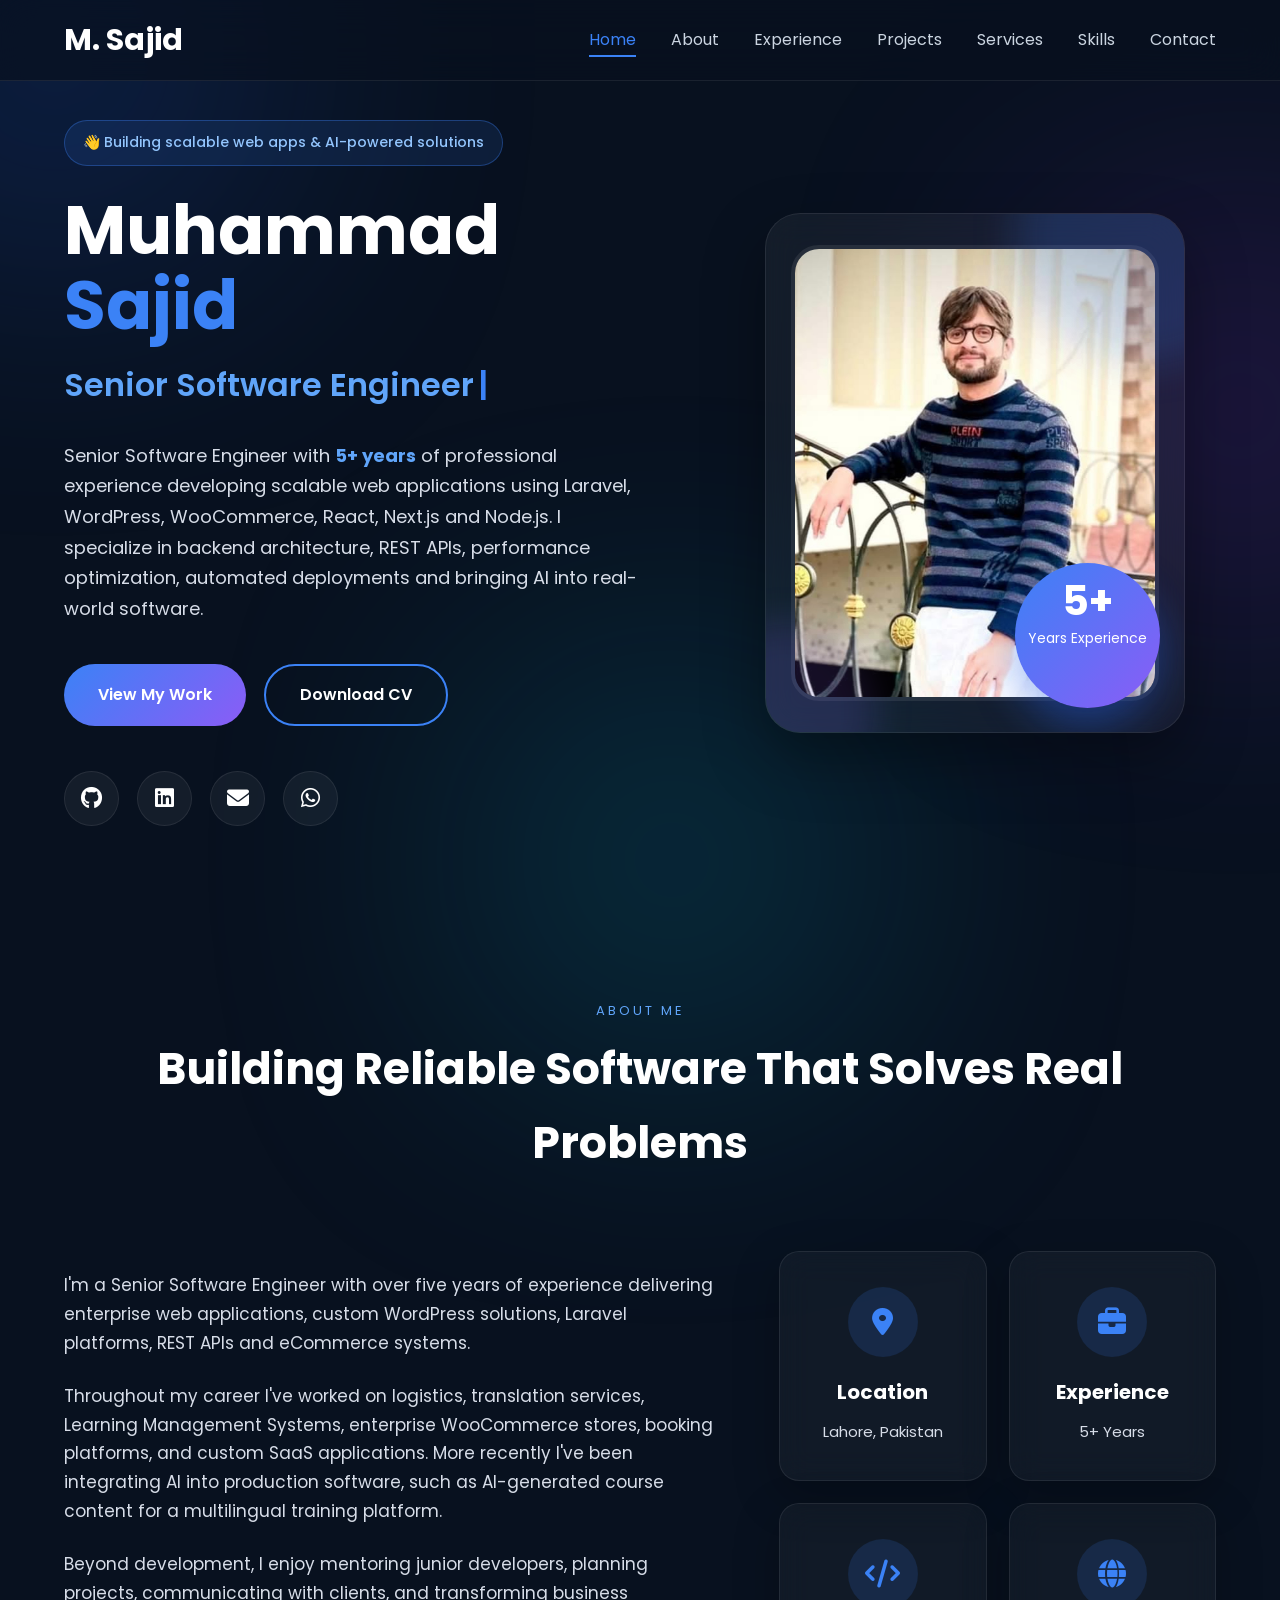
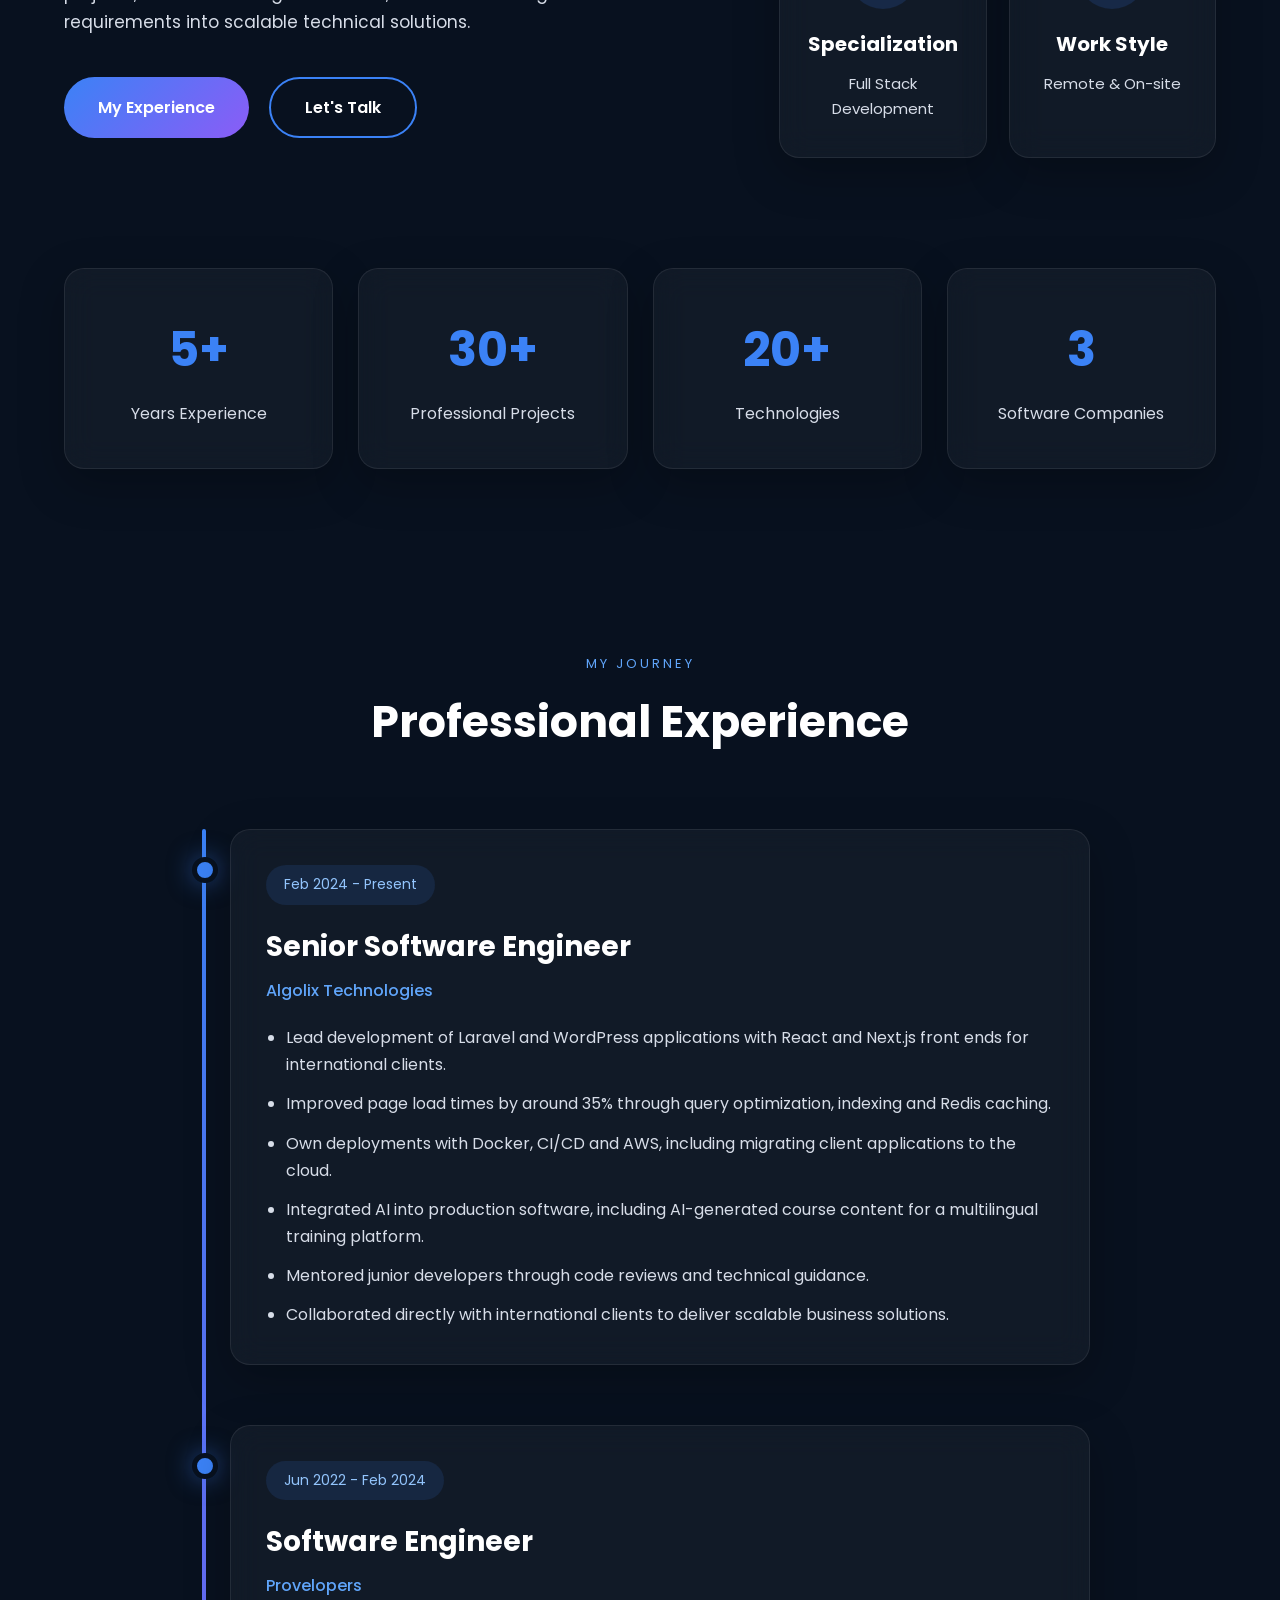
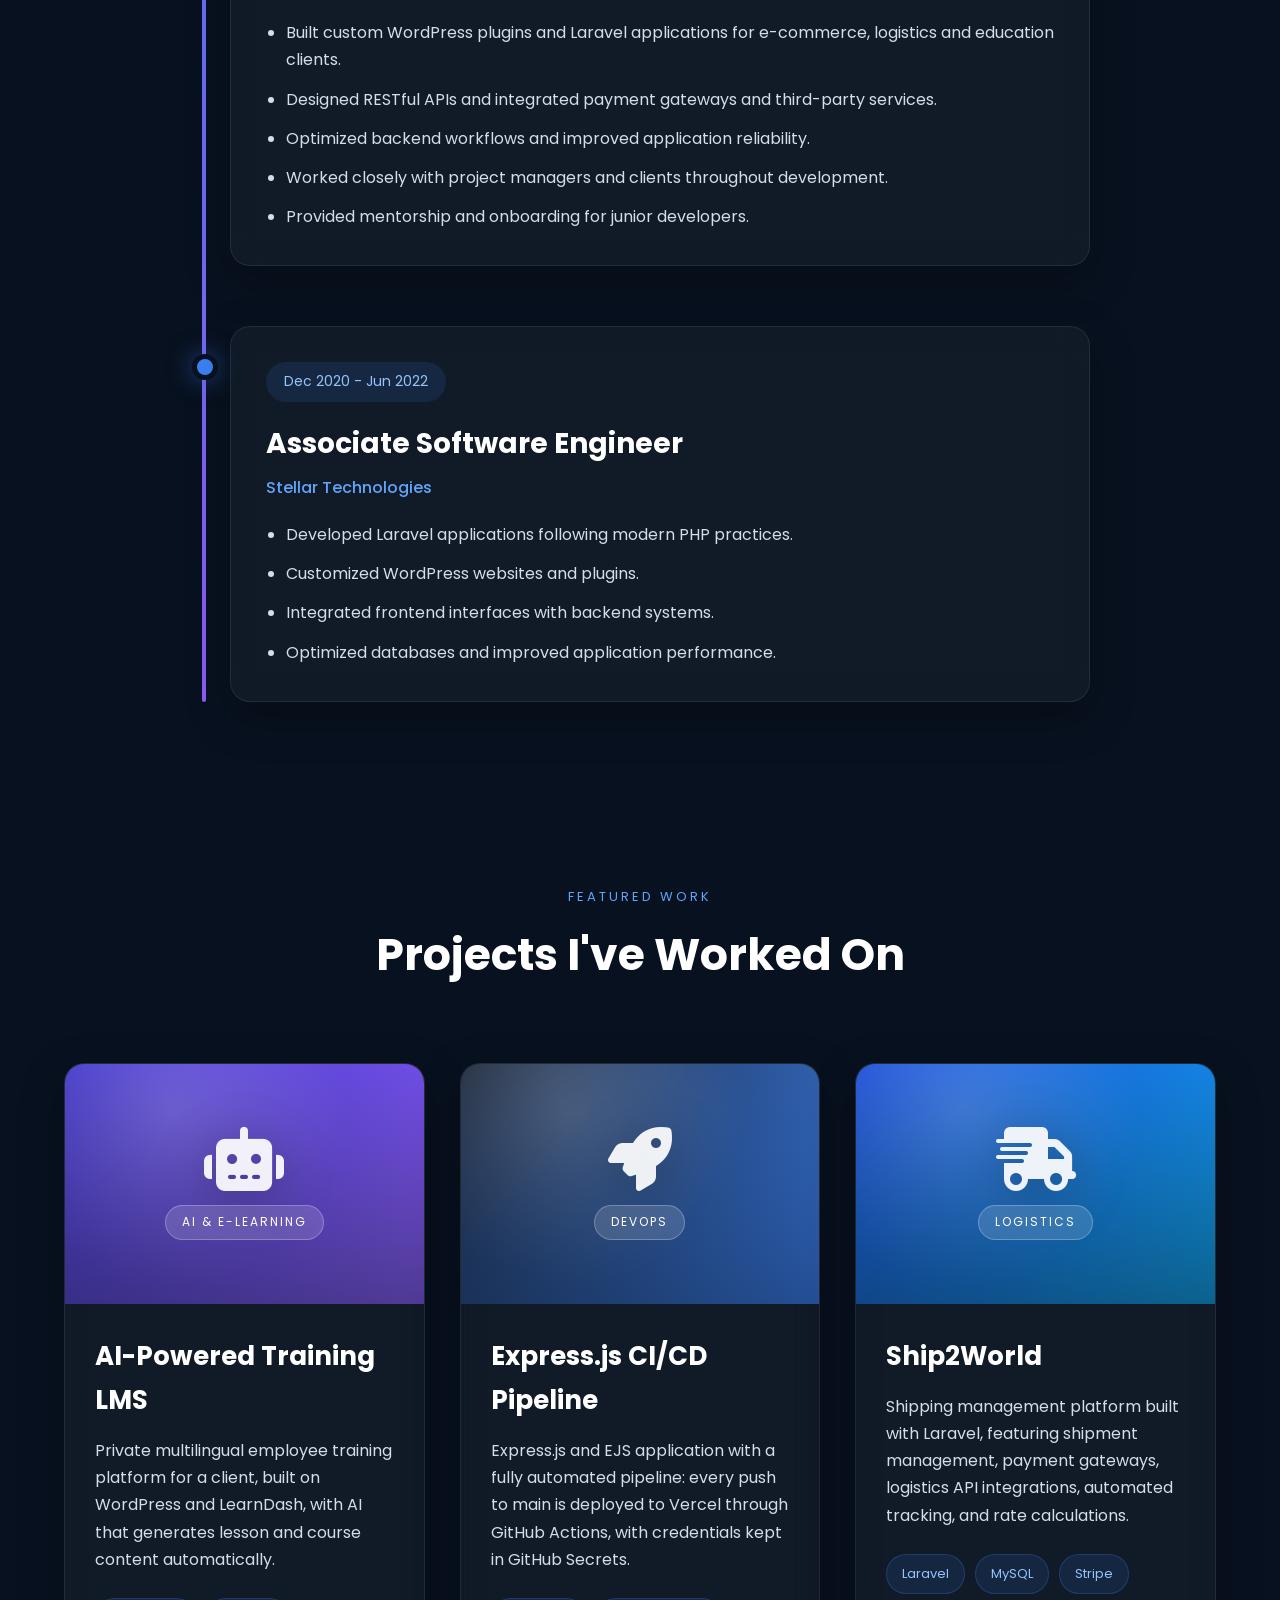
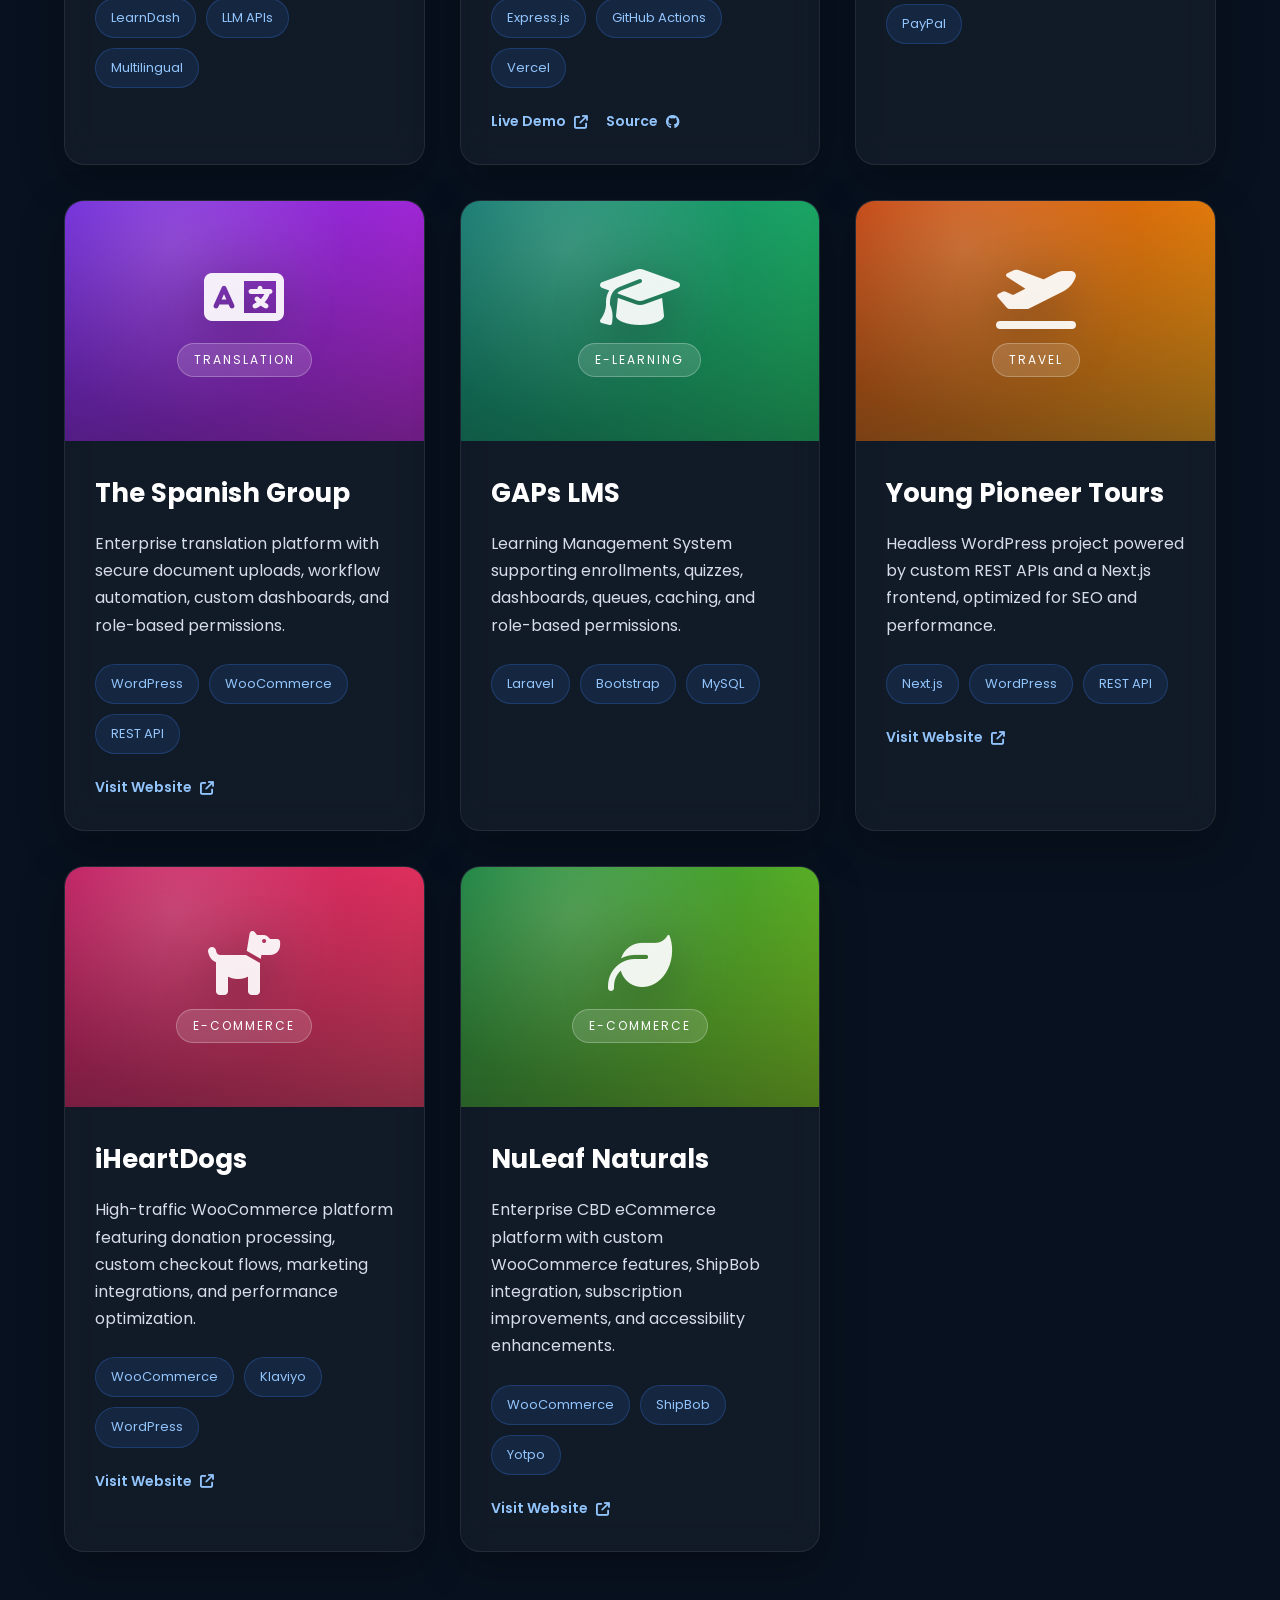
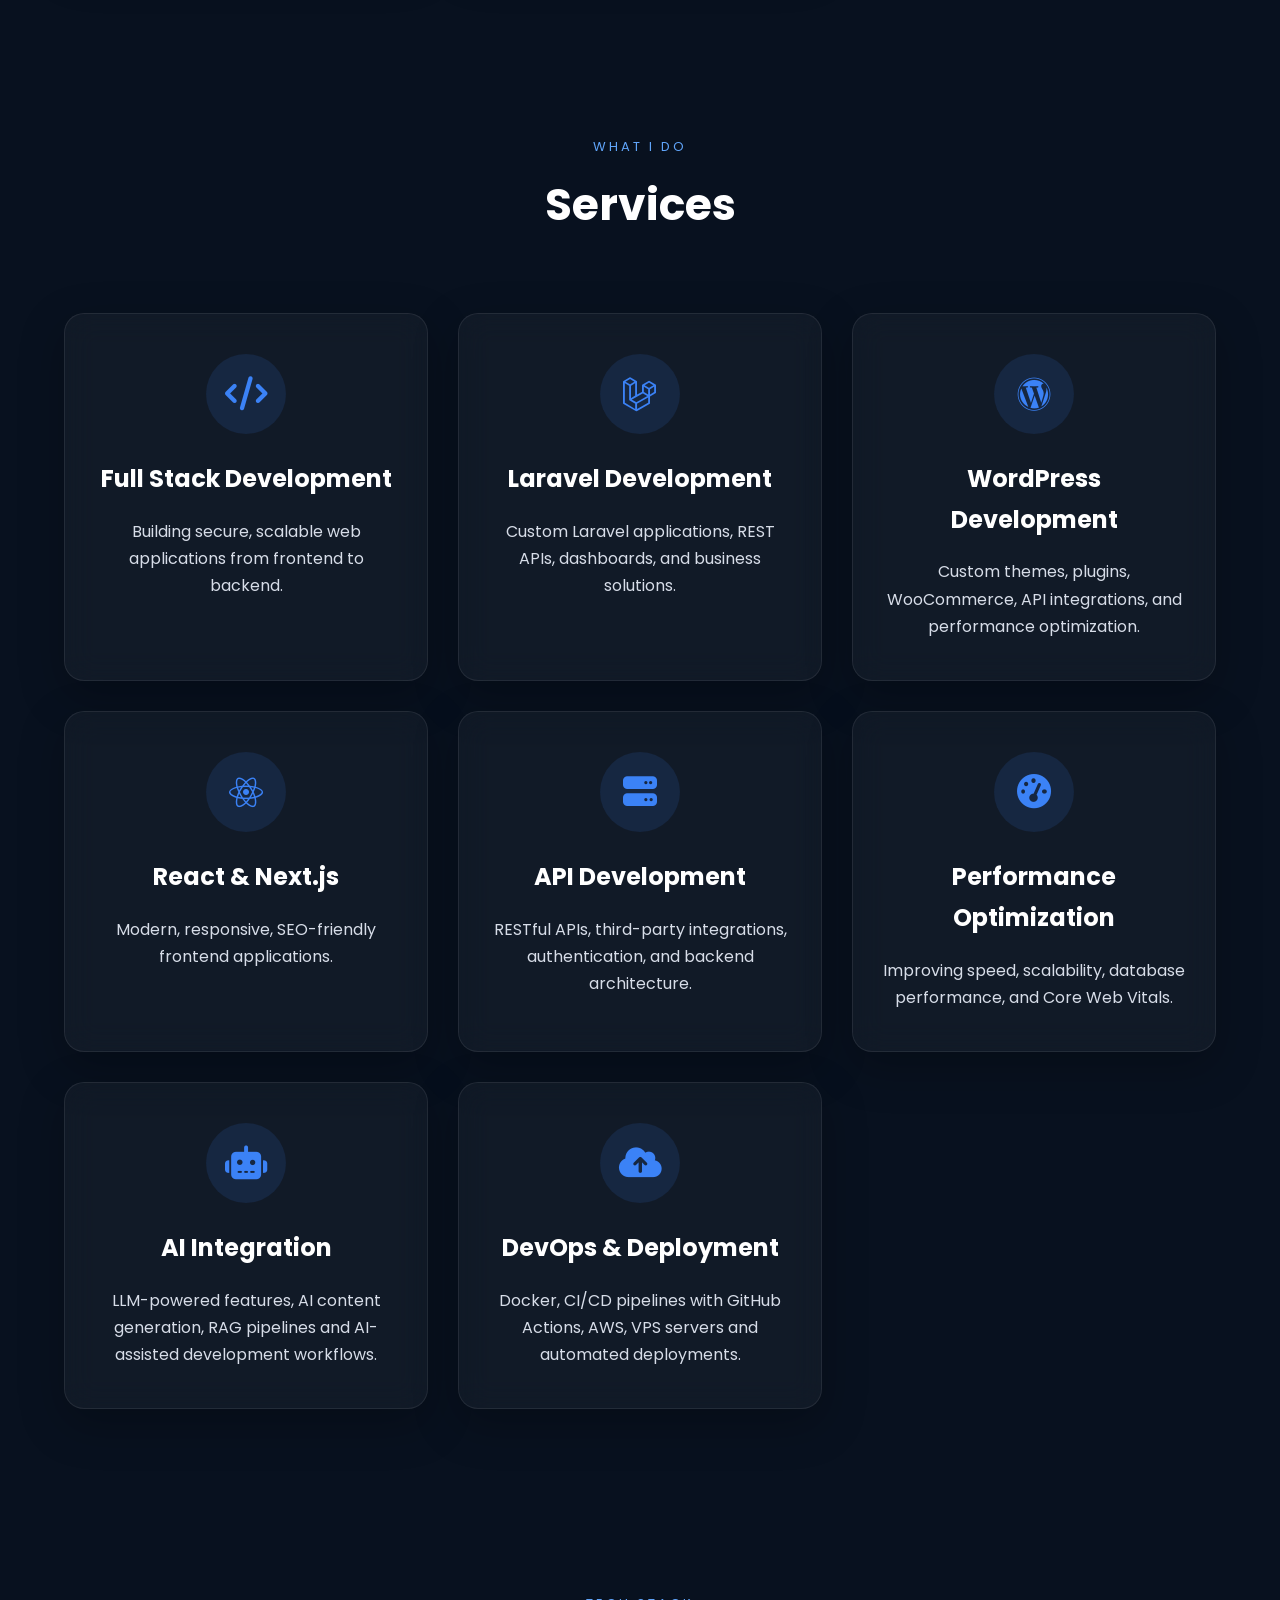
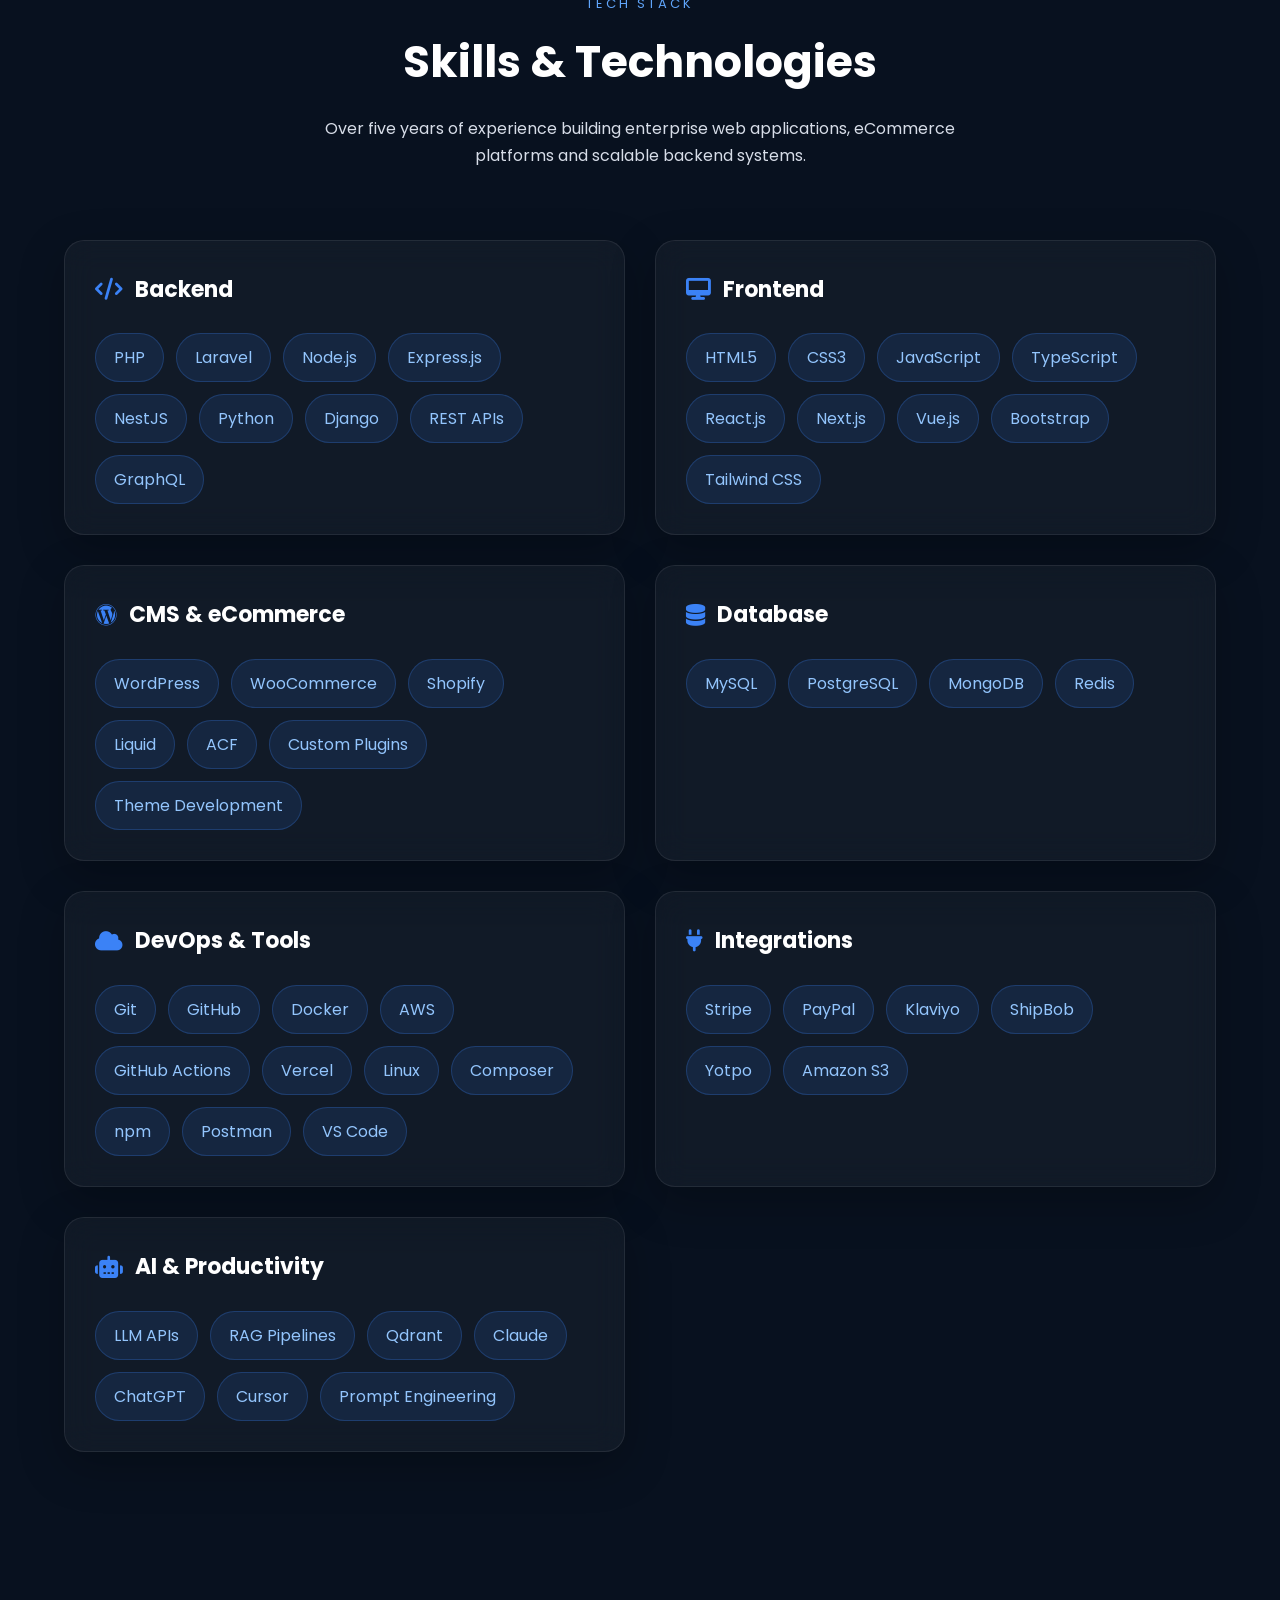
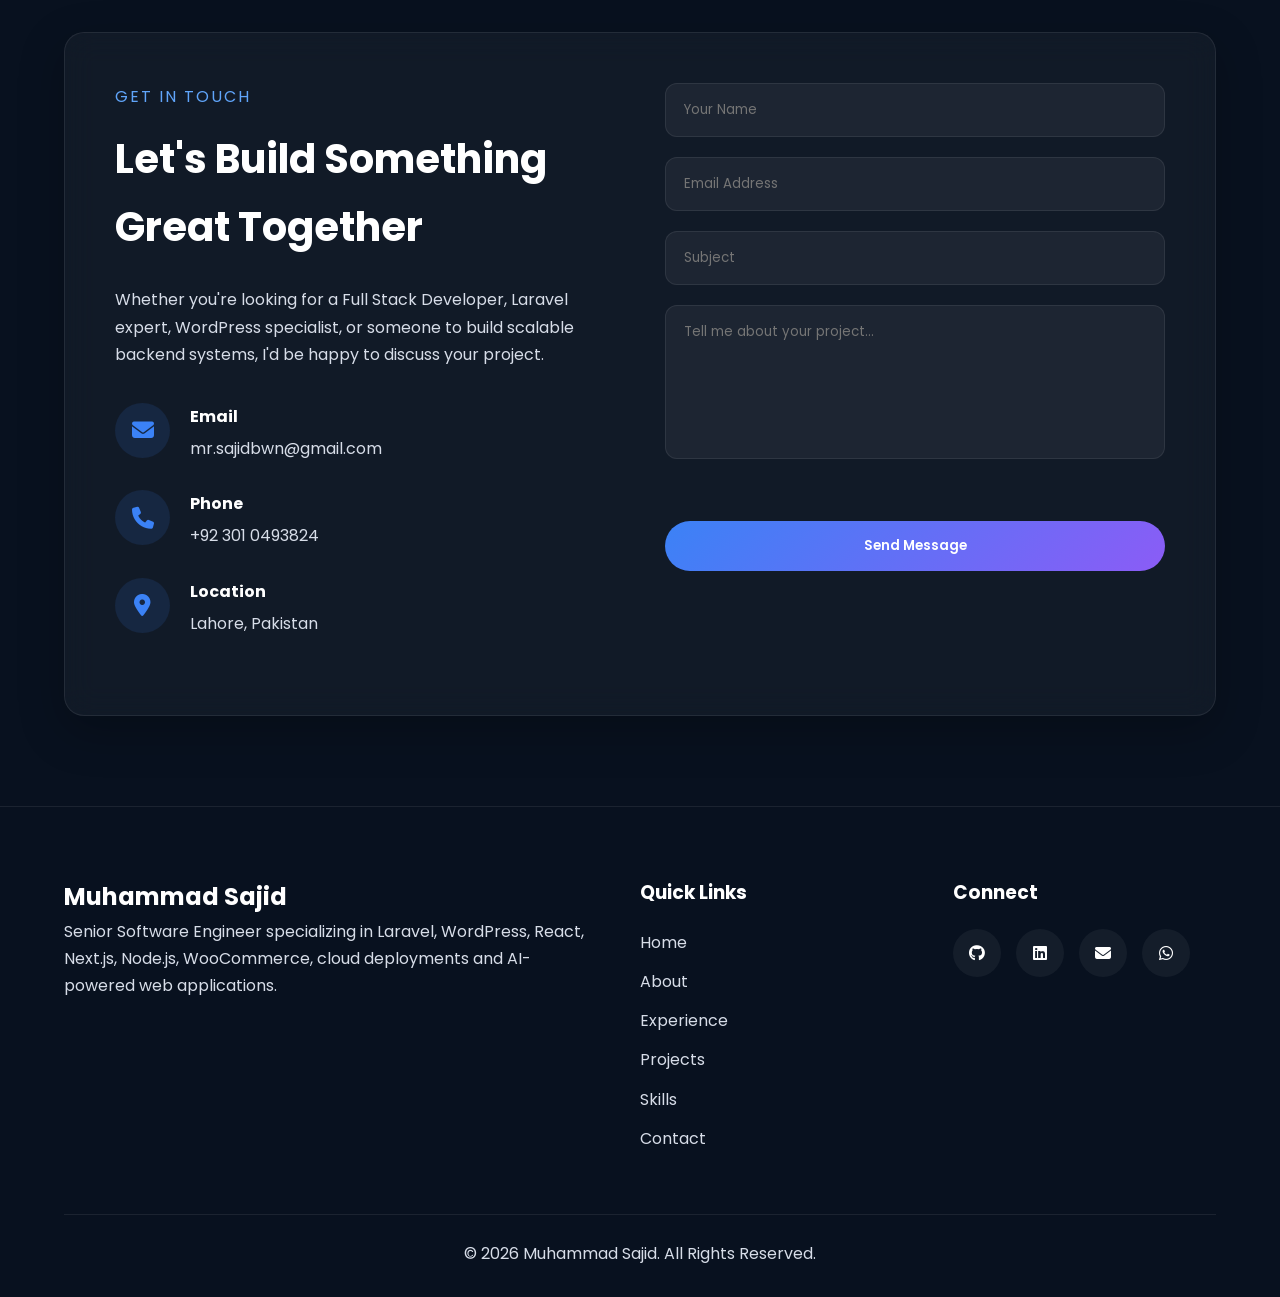
==== commit b039aaa2: "Portfolio updated" ====
--- a/index.html
+++ b/index.html
@@ -9,12 +9,17 @@
 
     <title>Muhammad Sajid | Senior Full Stack Software Engineer | Laravel, WordPress, React & Node.js Developer</title>
 
-    <meta name="description" content="Muhammad Sajid is a Senior Full Stack Software Engineer with 5+ years of experience in Laravel, WordPress, WooCommerce, React, Next.js, Node.js, Shopify, REST APIs, and scalable web application development.">
+    <meta name="description" content="Muhammad Sajid is a Senior Full Stack Software Engineer with 5+ years of experience in Laravel, WordPress, WooCommerce, React, Next.js, Node.js, REST APIs, AWS, CI/CD and AI integration.">
     <meta name="keywords" content="Muhammad Sajid, Muhammad Sajid Developer, Laravel Developer Pakistan, WordPress Developer Pakistan, Full Stack Developer Pakistan, React Developer, Next.js Developer, Shopify Developer, WooCommerce Expert, PHP Developer, Node.js Developer">
     <meta property="og:title" content="Muhammad Sajid | Senior Full Stack Software Engineer">
     <meta property="og:description" content="Official portfolio of Muhammad Sajid showcasing Laravel, React, Next.js, WordPress, Shopify and enterprise software development projects.">
     <meta property="og:type" content="website">     
-    <meta property="og:image" content="images/preview.jpg">
+    <meta property="og:image" content="https://mrsajiddev.github.io/images/profile.jpg">
+    <meta property="og:url" content="https://mrsajiddev.github.io/">
+    <meta name="twitter:card" content="summary">
+    <meta name="theme-color" content="#08111f">
+    <link rel="canonical" href="https://mrsajiddev.github.io/">
+    <link rel="icon" href="data:image/svg+xml,%3Csvg xmlns='http://www.w3.org/2000/svg' viewBox='0 0 64 64'%3E%3Crect width='64' height='64' rx='14' fill='%233b82f6'/%3E%3Ctext x='50%25' y='54%25' dominant-baseline='middle' text-anchor='middle' font-family='Arial' font-weight='700' font-size='30' fill='white'%3EMS%3C/text%3E%3C/svg%3E">
     
     <link rel="preconnect" href="https://fonts.googleapis.com">
     <link rel="preconnect" href="https://fonts.gstatic.com" crossorigin>
@@ -44,11 +49,11 @@
 
             </div>
 
-            <div class="menu-btn">
+            <button class="menu-btn" type="button" aria-label="Open menu" aria-expanded="false">
 
                 <i class="fa-solid fa-bars"></i>
 
-            </div>
+            </button>
 
             <ul class="nav-links">
 
@@ -60,6 +65,8 @@
 
                 <li><a href="#projects">Projects</a></li>
 
+                <li><a href="#services">Services</a></li>
+
                 <li><a href="#skills">Skills</a></li>
 
                 <li><a href="#contact">Contact</a></li>
@@ -82,7 +89,7 @@
 
                 <span class="badge">
 
-                    👋 Available for Full-Time, Part-Time & Freelance
+                    👋 Building scalable web apps &amp; AI-powered solutions
 
                 </span>
 
@@ -98,12 +105,9 @@
 
                     Senior Software Engineer with <strong>5+ years</strong> of professional
                     experience developing scalable web applications using
-                    Laravel, WordPress, WooCommerce, React, Next.js,
-                    Node.js and Shopify.
-
-                    I specialize in backend architecture,
-                    REST APIs, performance optimization,
-                    and enterprise web solutions.
+                    Laravel, WordPress, WooCommerce, React, Next.js and Node.js.
+                    I specialize in backend architecture, REST APIs, performance
+                    optimization, automated deployments and bringing AI into real-world software.
 
                 </p>
 
@@ -115,7 +119,7 @@
 
                     </a>
 
-                    <a href="resume.pdf" download class="btn secondary">
+                    <a href="resume.pdf" download="Muhammad_Sajid_CV.pdf" class="btn secondary">
 
                         Download CV
 
@@ -125,25 +129,25 @@
 
                 <div class="social-icons">
 
-                    <a href="https://github.com/mrsajiddev" target="_blank">
+                    <a href="https://github.com/mrsajiddev" target="_blank" rel="noopener" aria-label="GitHub">
 
                         <i class="fab fa-github"></i>
 
                     </a>
 
-                    <a href="https://linkedin.com/in/mr-sajid" target="_blank">
+                    <a href="https://linkedin.com/in/mr-sajid" target="_blank" rel="noopener" aria-label="LinkedIn">
 
                         <i class="fab fa-linkedin"></i>
 
                     </a>
 
-                    <a href="mailto:mr.sajidbwn@gmail.com">
+                    <a href="mailto:mr.sajidbwn@gmail.com" aria-label="Email">
 
                         <i class="fas fa-envelope"></i>
 
                     </a>
 
-                    <a href="https://wa.me/923010493824" target="_blank">
+                    <a href="https://wa.me/923010493824" target="_blank" rel="noopener" aria-label="WhatsApp">
 
                         <i class="fab fa-whatsapp"></i>
 
@@ -157,7 +161,7 @@
 
                 <div class="profile-card">
 
-                    <img src="images/profile.jpg" alt="Muhammad Sajid">
+                    <img src="images/profile.jpg" alt="Portrait of Muhammad Sajid" width="704" height="690">
 
                     <div class="experience-badge">
 
@@ -219,7 +223,10 @@
                         Learning Management Systems,
                         enterprise WooCommerce stores,
                         booking platforms,
-                        and custom SaaS applications.
+                        and custom SaaS applications. More recently I've been
+                        integrating AI into production software, such as
+                        AI-generated course content for a multilingual
+                        training platform.
 
                     </p>
 
@@ -314,13 +321,13 @@
 
                         <h3>
 
-                            Availability
+                            Work Style
 
                         </h3>
 
                         <p>
 
-                            Worldwide Remote
+                            Remote &amp; On-site
 
                         </p>
 
@@ -380,7 +387,7 @@
 
                     <h2>
 
-                        10+
+                        20+
 
                     </h2>
 
@@ -396,13 +403,13 @@
 
                     <h2>
 
-                        95%
+                        3
 
                     </h2>
 
                     <p>
 
-                        Client Satisfaction
+                        Software Companies
 
                     </p>
 
@@ -449,13 +456,13 @@
 
                         <ul>
 
-                            <li>Developed enterprise WordPress applications using custom themes, plugins and REST APIs.
-                            </li>
-
-                            <li>Improved application performance through query optimization, caching and asset
-                                optimization.</li>
-
-                            <li>Managed production deployments and migrations across multiple client projects.</li>
+                            <li>Lead development of Laravel and WordPress applications with React and Next.js front ends for international clients.</li>
+
+                            <li>Improved page load times by around 35% through query optimization, indexing and Redis caching.</li>
+
+                            <li>Own deployments with Docker, CI/CD and AWS, including migrating client applications to the cloud.</li>
+
+                            <li>Integrated AI into production software, including AI-generated course content for a multilingual training platform.</li>
 
                             <li>Mentored junior developers through code reviews and technical guidance.</li>
 
@@ -484,9 +491,9 @@
 
                         <ul>
 
-                            <li>Built custom WordPress plugins and Laravel applications.</li>
-
-                            <li>Designed RESTful APIs and integrated third-party services.</li>
+                            <li>Built custom WordPress plugins and Laravel applications for e-commerce, logistics and education clients.</li>
+
+                            <li>Designed RESTful APIs and integrated payment gateways and third-party services.</li>
 
                             <li>Optimized backend workflows and improved application reliability.</li>
 
@@ -556,9 +563,99 @@
 
                 <div class="project-card">
 
-                    <div class="project-image">
-
-                        <img src="images/ship2world.jpg" alt="Ship2World">
+                    <div class="project-image project-thumb t-indigo" aria-hidden="true">
+
+                        <i class="fa-solid fa-robot"></i>
+
+                        <span class="project-category">AI &amp; E-learning</span>
+
+                    </div>
+
+                    <div class="project-content">
+
+                        <h3>AI-Powered Training LMS</h3>
+
+                        <p>
+
+                            Private multilingual employee training platform for a client,
+                            built on WordPress and LearnDash, with AI that generates
+                            lesson and course content automatically.
+
+                        </p>
+
+                        <div class="tech-stack">
+
+                            <span>LearnDash</span>
+
+                            <span>LLM APIs</span>
+
+                            <span>Multilingual</span>
+
+                        </div>
+
+                    </div>
+
+                </div>
+
+                <div class="project-card">
+
+                    <div class="project-image project-thumb t-slate" aria-hidden="true">
+
+                        <i class="fa-solid fa-rocket"></i>
+
+                        <span class="project-category">DevOps</span>
+
+                    </div>
+
+                    <div class="project-content">
+
+                        <h3>Express.js CI/CD Pipeline</h3>
+
+                        <p>
+
+                            Express.js and EJS application with a fully automated
+                            pipeline: every push to main is deployed to Vercel
+                            through GitHub Actions, with credentials kept in GitHub Secrets.
+
+                        </p>
+
+                        <div class="tech-stack">
+
+                            <span>Express.js</span>
+
+                            <span>GitHub Actions</span>
+
+                            <span>Vercel</span>
+
+                        </div>
+
+                        <div class="project-links">
+
+                            <a href="https://automation-red-three.vercel.app/" class="project-link" target="_blank" rel="noopener">
+
+                                Live Demo <i class="fa-solid fa-arrow-up-right-from-square"></i>
+
+                            </a>
+
+                            <a href="https://github.com/mrsajiddev/automation" class="project-link" target="_blank" rel="noopener">
+
+                                Source <i class="fa-brands fa-github"></i>
+
+                            </a>
+
+                        </div>
+
+                    </div>
+
+                </div>
+
+                <div class="project-card">
+
+                    <div class="project-image project-thumb t-blue" aria-hidden="true">
+
+                        <i class="fa-solid fa-truck-fast"></i>
+
+                        <span class="project-category">Logistics</span>
 
                     </div>
 
@@ -595,9 +692,11 @@
 
                 <div class="project-card">
 
-                    <div class="project-image">
-
-                        <img src="images/spanish-group.jpg" alt="Spanish Group">
+                    <div class="project-image project-thumb t-violet" aria-hidden="true">
+
+                        <i class="fa-solid fa-language"></i>
+
+                        <span class="project-category">Translation</span>
 
                     </div>
 
@@ -625,15 +724,23 @@
 
                         </div>
 
+                        <a href="https://www.thespanishgroup.org" class="project-link" target="_blank" rel="noopener">
+
+                            Visit Website <i class="fa-solid fa-arrow-up-right-from-square"></i>
+
+                        </a>
+
                     </div>
 
                 </div>
 
                 <div class="project-card">
 
-                    <div class="project-image">
-
-                        <img src="images/lms.jpg" alt="GAPs LMS">
+                    <div class="project-image project-thumb t-teal" aria-hidden="true">
+
+                        <i class="fa-solid fa-graduation-cap"></i>
+
+                        <span class="project-category">E-learning</span>
 
                     </div>
 
@@ -669,9 +776,11 @@
 
                 <div class="project-card">
 
-                    <div class="project-image">
-
-                        <img src="images/young-pioneer.jpg" alt="Young Pioneer Tours">
+                    <div class="project-image project-thumb t-orange" aria-hidden="true">
+
+                        <i class="fa-solid fa-plane-departure"></i>
+
+                        <span class="project-category">Travel</span>
 
                     </div>
 
@@ -698,15 +807,23 @@
 
                         </div>
 
+                        <a href="https://www.youngpioneertours.com" class="project-link" target="_blank" rel="noopener">
+
+                            Visit Website <i class="fa-solid fa-arrow-up-right-from-square"></i>
+
+                        </a>
+
                     </div>
 
                 </div>
 
                 <div class="project-card">
 
-                    <div class="project-image">
-
-                        <img src="images/iheartdogs.jpg" alt="iHeartDogs">
+                    <div class="project-image project-thumb t-pink" aria-hidden="true">
+
+                        <i class="fa-solid fa-dog"></i>
+
+                        <span class="project-category">E-commerce</span>
 
                     </div>
 
@@ -734,15 +851,23 @@
 
                         </div>
 
+                        <a href="https://iheartdogs.com" class="project-link" target="_blank" rel="noopener">
+
+                            Visit Website <i class="fa-solid fa-arrow-up-right-from-square"></i>
+
+                        </a>
+
                     </div>
 
                 </div>
 
                 <div class="project-card">
 
-                    <div class="project-image">
-
-                        <img src="images/nuleaf.jpg" alt="NuLeaf Naturals">
+                    <div class="project-image project-thumb t-green" aria-hidden="true">
+
+                        <i class="fa-solid fa-leaf"></i>
+
+                        <span class="project-category">E-commerce</span>
 
                     </div>
 
@@ -770,6 +895,12 @@
 
                         </div>
 
+                        <a href="https://nuleafnaturals.com" class="project-link" target="_blank" rel="noopener">
+
+                            Visit Website <i class="fa-solid fa-arrow-up-right-from-square"></i>
+
+                        </a>
+
                     </div>
 
                 </div>
@@ -898,6 +1029,36 @@
 
                 </div>
 
+                <div class="service-card">
+
+                    <i class="fa-solid fa-robot"></i>
+
+                    <h3>AI Integration</h3>
+
+                    <p>
+
+                        LLM-powered features, AI content generation,
+                        RAG pipelines and AI-assisted development workflows.
+
+                    </p>
+
+                </div>
+
+                <div class="service-card">
+
+                    <i class="fa-solid fa-cloud-arrow-up"></i>
+
+                    <h3>DevOps &amp; Deployment</h3>
+
+                    <p>
+
+                        Docker, CI/CD pipelines with GitHub Actions,
+                        AWS, VPS servers and automated deployments.
+
+                    </p>
+
+                </div>
+
             </div>
 
         </div>
@@ -946,6 +1107,9 @@
                         <span>Laravel</span>
                         <span>Node.js</span>
                         <span>Express.js</span>
+                        <span>NestJS</span>
+                        <span>Python</span>
+                        <span>Django</span>
                         <span>REST APIs</span>
                         <span>GraphQL</span>
 
@@ -971,6 +1135,7 @@
                         <span>TypeScript</span>
                         <span>React.js</span>
                         <span>Next.js</span>
+                        <span>Vue.js</span>
                         <span>Bootstrap</span>
                         <span>Tailwind CSS</span>
 
@@ -1017,6 +1182,7 @@
                         <span>MySQL</span>
                         <span>PostgreSQL</span>
                         <span>MongoDB</span>
+                        <span>Redis</span>
 
                     </div>
 
@@ -1037,6 +1203,9 @@
                         <span>Git</span>
                         <span>GitHub</span>
                         <span>Docker</span>
+                        <span>AWS</span>
+                        <span>GitHub Actions</span>
+                        <span>Vercel</span>
                         <span>Linux</span>
                         <span>Composer</span>
                         <span>npm</span>
@@ -1070,6 +1239,30 @@
 
                 </div>
 
+                <div class="skill-category">
+
+                    <h3>
+
+                        <i class="fa-solid fa-robot"></i>
+
+                        AI &amp; Productivity
+
+                    </h3>
+
+                    <div class="skill-list">
+
+                        <span>LLM APIs</span>
+                        <span>RAG Pipelines</span>
+                        <span>Qdrant</span>
+                        <span>Claude</span>
+                        <span>ChatGPT</span>
+                        <span>Cursor</span>
+                        <span>Prompt Engineering</span>
+
+                    </div>
+
+                </div>
+
             </div>
 
         </div>
@@ -1118,7 +1311,7 @@
 
                                 <p>
 
-                                    mr.sajidbwn@gmail.com
+                                    <a href="mailto:mr.sajidbwn@gmail.com">mr.sajidbwn@gmail.com</a>
 
                                 </p>
 
@@ -1136,7 +1329,7 @@
 
                                 <p>
 
-                                    +92 301 0493824
+                                    <a href="tel:+923010493824">+92 301 0493824</a>
 
                                 </p>
 
@@ -1168,15 +1361,17 @@
 
                 <div class="contact-right">
 
-                    <form>
-
-                        <input type="text" placeholder="Your Name" required>
-
-                        <input type="email" placeholder="Email Address" required>
-
-                        <input type="text" placeholder="Subject">
-
-                        <textarea rows="6" placeholder="Tell me about your project..." required></textarea>
+                    <form id="contactForm" novalidate>
+
+                        <input type="text" name="name" placeholder="Your Name" aria-label="Your name" required>
+
+                        <input type="email" name="email" placeholder="Email Address" aria-label="Email address" required>
+
+                        <input type="text" name="subject" placeholder="Subject" aria-label="Subject">
+
+                        <textarea name="message" rows="6" placeholder="Tell me about your project..." aria-label="Message" required></textarea>
+
+                        <p class="form-status" id="formStatus" role="status"></p>
 
                         <button class="btn primary" type="submit">
 
@@ -1215,12 +1410,8 @@
                     <p>
 
                         Senior Software Engineer specializing in Laravel,
-                        WordPress,
-                        React,
-                        Next.js,
-                        Node.js,
-                        WooCommerce,
-                        and enterprise web applications.
+                        WordPress, React, Next.js, Node.js, WooCommerce,
+                        cloud deployments and AI-powered web applications.
 
                     </p>
 
@@ -1244,6 +1435,8 @@
 
                         <li><a href="#projects">Projects</a></li>
 
+                        <li><a href="#skills">Skills</a></li>
+
                         <li><a href="#contact">Contact</a></li>
 
                     </ul>
@@ -1260,25 +1453,25 @@
 
                     <div class="footer-social">
 
-                        <a href="https://github.com/mrsajiddev" target="_blank">
+                        <a href="https://github.com/mrsajiddev" target="_blank" rel="noopener" aria-label="GitHub">
 
                             <i class="fab fa-github"></i>
 
                         </a>
 
-                        <a href="https://linkedin.com/in/mr-sajid" target="_blank">
+                        <a href="https://linkedin.com/in/mr-sajid" target="_blank" rel="noopener" aria-label="LinkedIn">
 
                             <i class="fab fa-linkedin"></i>
 
                         </a>
 
-                        <a href="mailto:mr.sajidbwn@gmail.com">
+                        <a href="mailto:mr.sajidbwn@gmail.com" aria-label="Email">
 
                             <i class="fas fa-envelope"></i>
 
                         </a>
 
-                        <a href="https://wa.me/923010493824" target="_blank">
+                        <a href="https://wa.me/923010493824" target="_blank" rel="noopener" aria-label="WhatsApp">
 
                             <i class="fab fa-whatsapp"></i>
 
@@ -1305,7 +1498,7 @@
 
     </footer>
 
-    <button id="scrollTop">
+    <button id="scrollTop" type="button" aria-label="Back to top">
 
         <i class="fa-solid fa-arrow-up"></i>
 
--- a/style.css
+++ b/style.css
@@ -802,9 +802,9 @@
 
     position: absolute;
 
-    bottom: 35px;
-
-    right: -20px;
+    bottom: 24px;
+
+    right: 24px;
 
     width: 145px;
 
@@ -2347,4 +2347,153 @@
         padding: 25px;
     }
 
-}+}
+
+/* =====================================================
+   PROJECT THUMBNAILS (designed covers, no screenshots needed)
+===================================================== */
+
+.project-thumb {
+    display: flex;
+    flex-direction: column;
+    align-items: center;
+    justify-content: center;
+    gap: 14px;
+    background: radial-gradient(circle at 30% 20%, rgba(255, 255, 255, .18), transparent 55%),
+        linear-gradient(135deg, var(--thumb-a), var(--thumb-b));
+}
+
+.project-thumb i {
+    font-size: 64px;
+    color: rgba(255, 255, 255, .92);
+    filter: drop-shadow(0 10px 25px rgba(0, 0, 0, .3));
+    transition: .45s ease;
+    position: relative;
+    z-index: 1;
+}
+
+.project-card:hover .project-thumb i {
+    transform: scale(1.12) rotate(-4deg);
+}
+
+.project-category {
+    position: relative;
+    z-index: 1;
+    padding: 6px 16px;
+    border-radius: 30px;
+    font-size: 12px;
+    letter-spacing: 2px;
+    text-transform: uppercase;
+    color: #fff;
+    background: rgba(255, 255, 255, .14);
+    border: 1px solid rgba(255, 255, 255, .25);
+}
+
+.t-blue   { --thumb-a: #1d4ed8; --thumb-b: #0ea5e9; }
+.t-violet { --thumb-a: #6d28d9; --thumb-b: #c026d3; }
+.t-teal   { --thumb-a: #0f766e; --thumb-b: #22c55e; }
+.t-orange { --thumb-a: #c2410c; --thumb-b: #f59e0b; }
+.t-pink   { --thumb-a: #be185d; --thumb-b: #f43f5e; }
+.t-green  { --thumb-a: #15803d; --thumb-b: #84cc16; }
+.t-indigo { --thumb-a: #4338ca; --thumb-b: #8b5cf6; }
+.t-slate  { --thumb-a: #1e293b; --thumb-b: #3b82f6; }
+
+/* =====================================================
+   PROJECT LINKS
+===================================================== */
+
+.project-content p {
+    min-height: 0;
+}
+
+.project-links {
+    display: flex;
+    flex-wrap: wrap;
+    gap: 18px;
+}
+
+.project-link {
+    display: inline-flex;
+    align-items: center;
+    gap: 8px;
+    margin-top: 22px;
+    color: #93c5fd;
+    font-size: 14px;
+    font-weight: 600;
+    transition: .3s;
+}
+
+.project-link:hover {
+    color: #fff;
+    gap: 12px;
+}
+
+/* =====================================================
+   CONTACT LINKS & FORM STATUS
+===================================================== */
+
+.contact-info a {
+    color: inherit;
+    transition: .3s;
+}
+
+.contact-info a:hover {
+    color: #93c5fd;
+}
+
+.form-status {
+    min-height: 22px;
+    font-size: 14px;
+    color: #93c5fd;
+}
+
+.form-status.error {
+    color: #fca5a5;
+}
+
+/* =====================================================
+   ACCESSIBILITY
+===================================================== */
+
+button.menu-btn {
+    background: none;
+    border: none;
+    color: inherit;
+    font: inherit;
+}
+
+a:focus-visible,
+button:focus-visible,
+input:focus-visible,
+textarea:focus-visible {
+    outline: 2px solid #60a5fa;
+    outline-offset: 3px;
+}
+
+@media (prefers-reduced-motion: reduce) {
+    *,
+    *::before,
+    *::after {
+        animation: none !important;
+        transition: none !important;
+        scroll-behavior: auto !important;
+    }
+}
+
+@media(max-width:576px) {
+    .experience-badge {
+        width: 110px;
+        height: 110px;
+        right: 14px;
+        bottom: 14px;
+    }
+    .experience-badge h3 {
+        font-size: 30px;
+    }
+    .experience-badge p {
+        font-size: 12px;
+    }
+    .project-thumb {
+        height: 190px;
+    }
+}
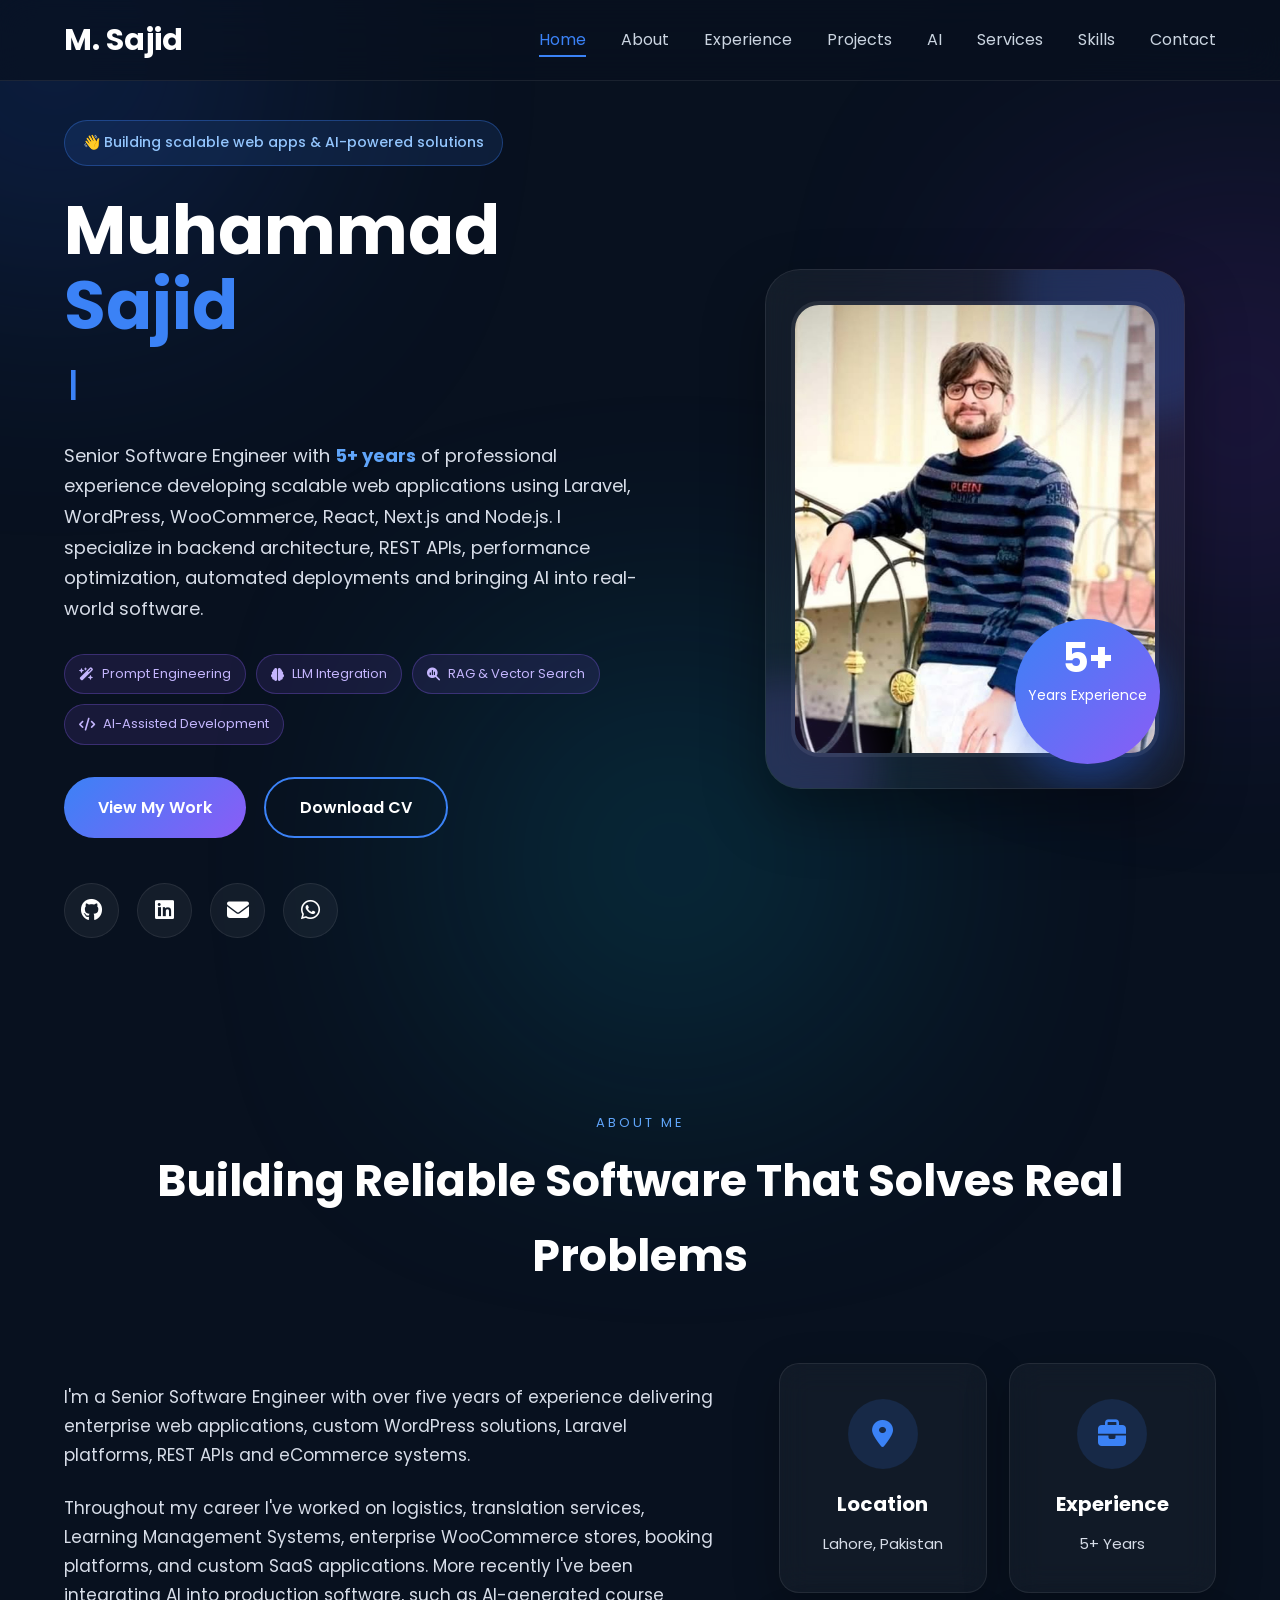
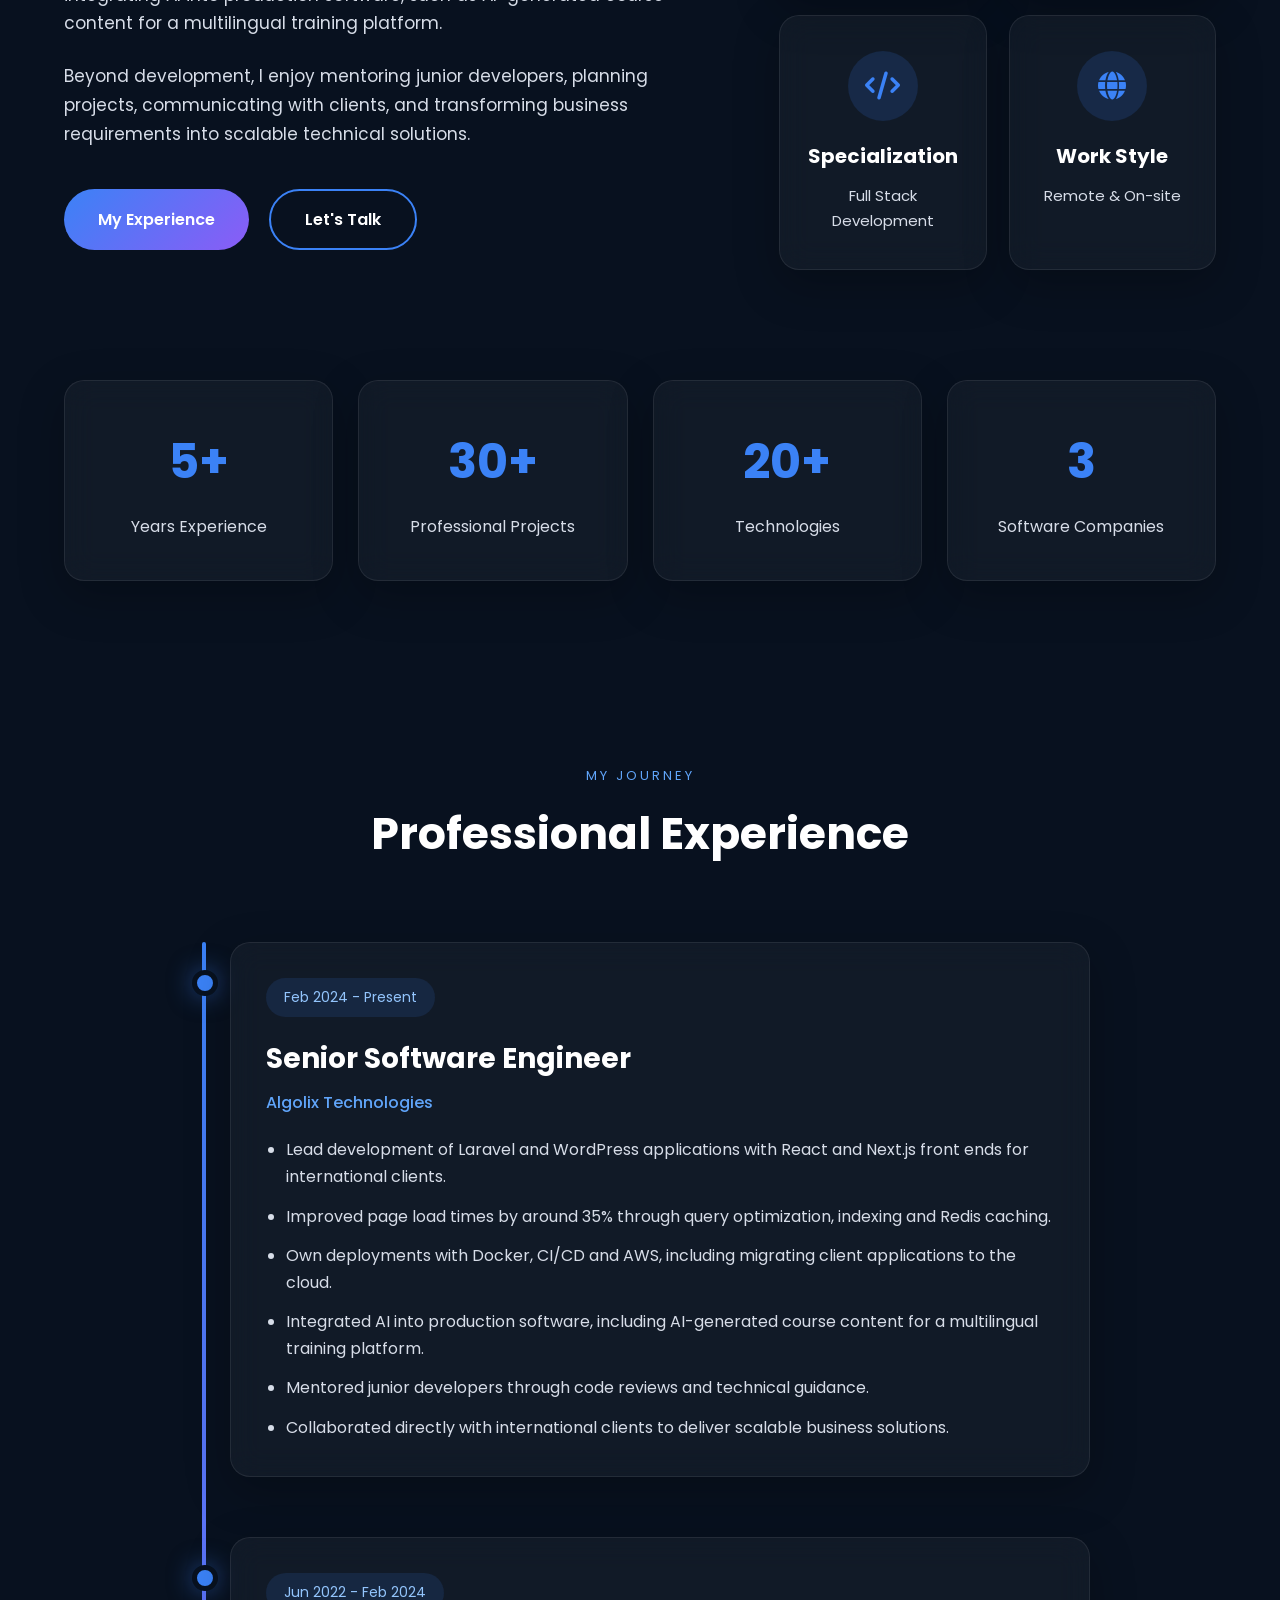
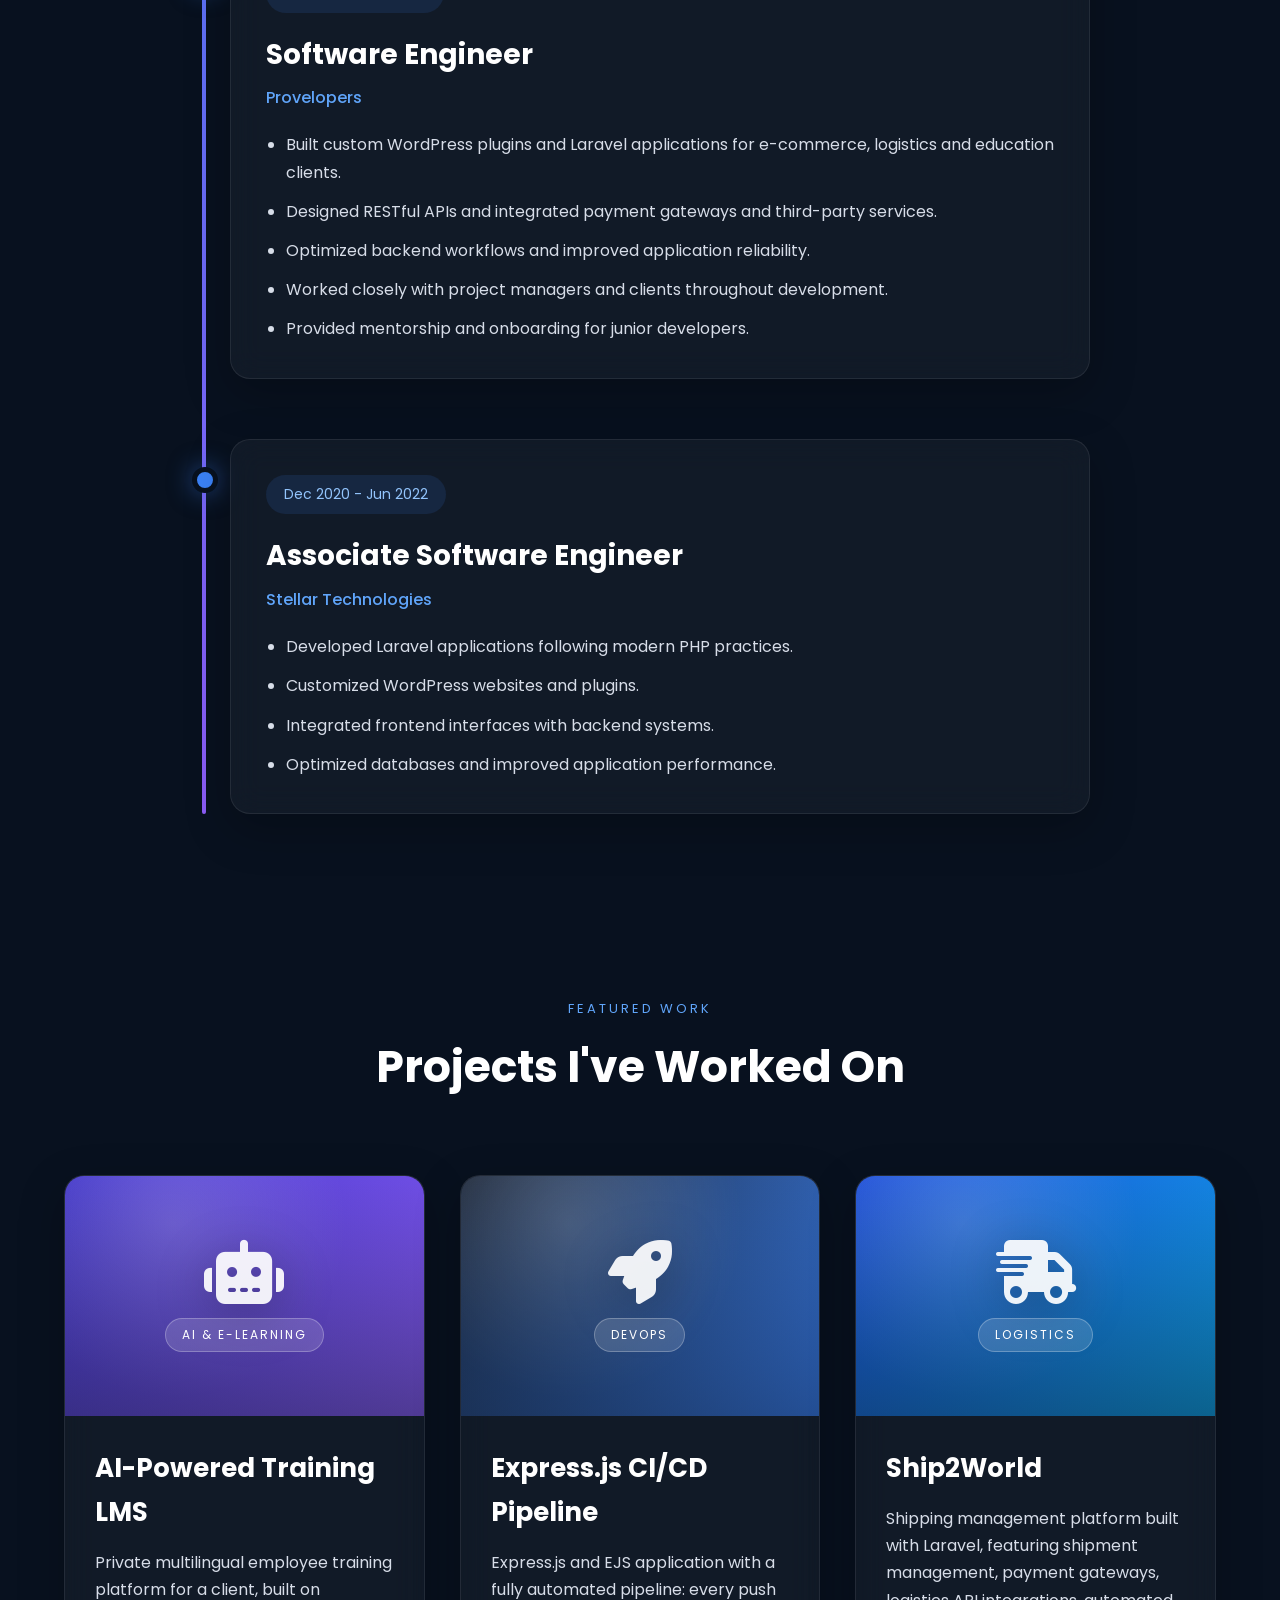
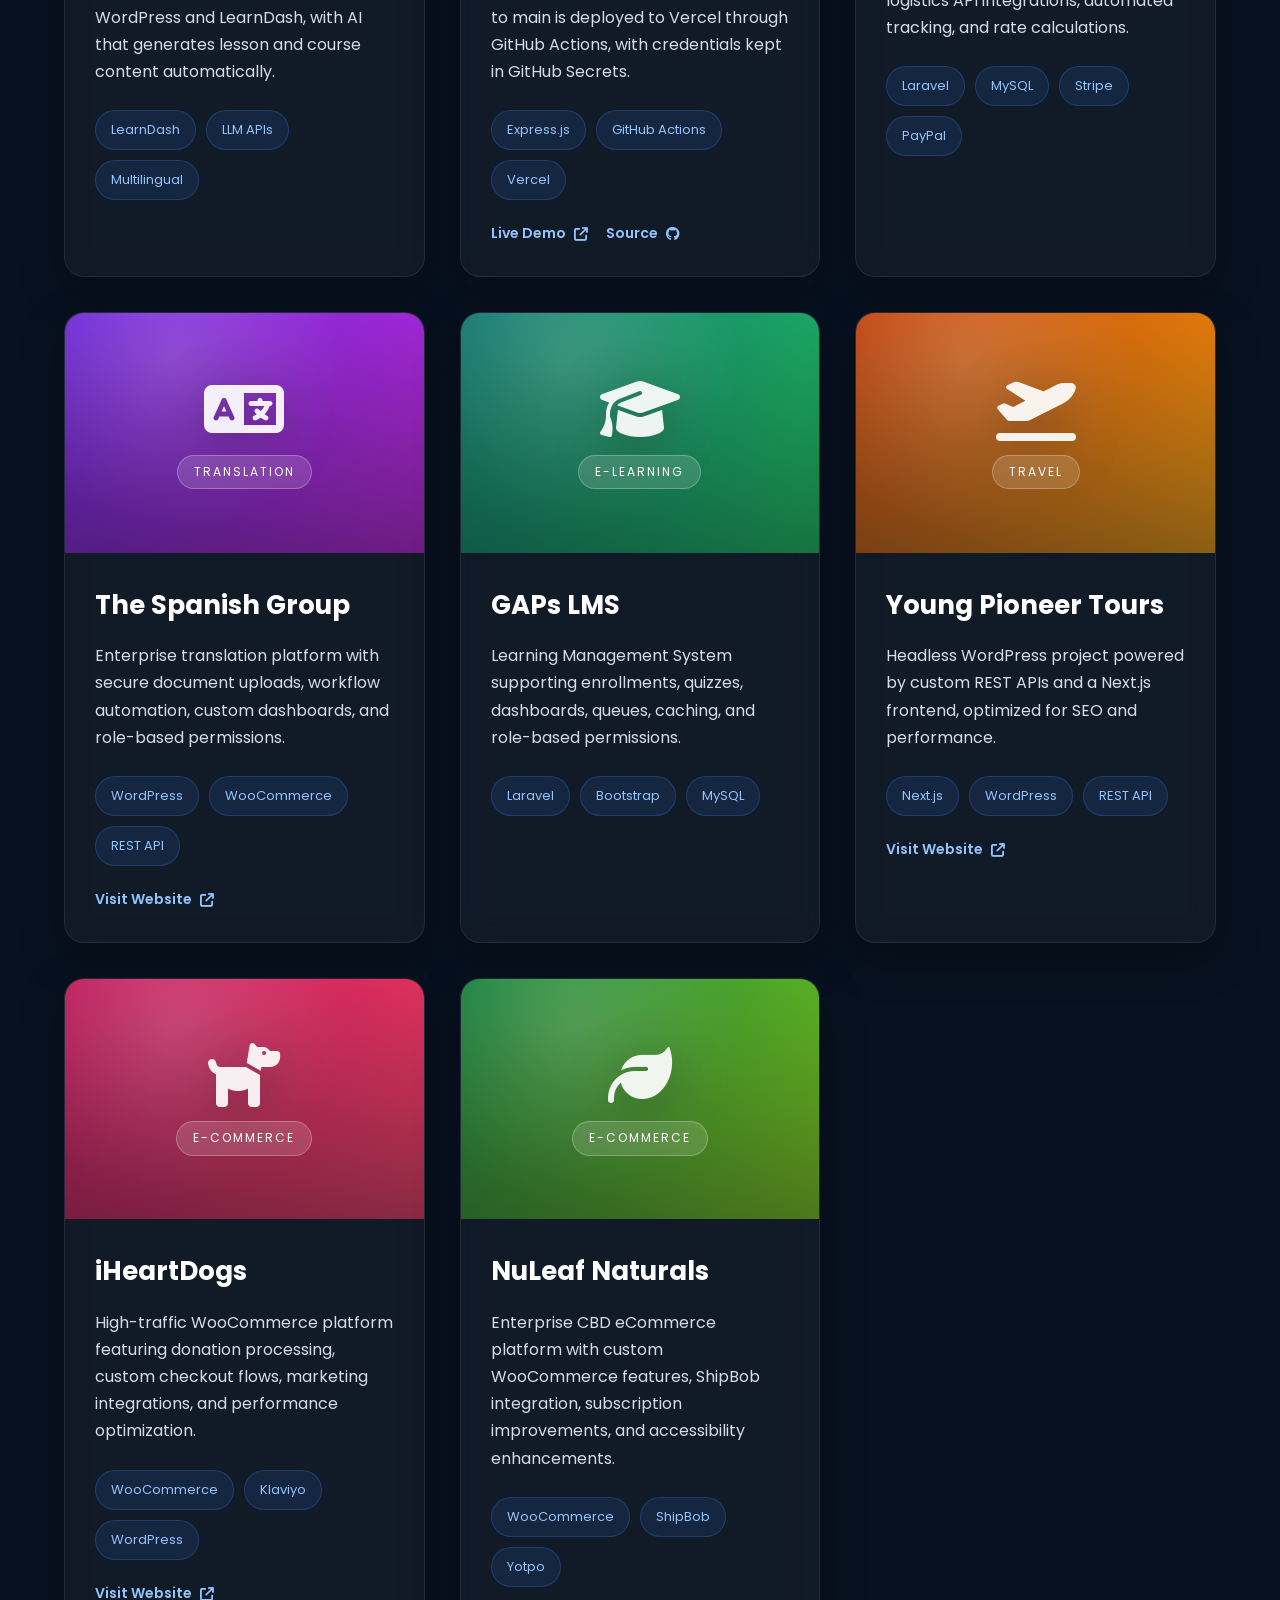
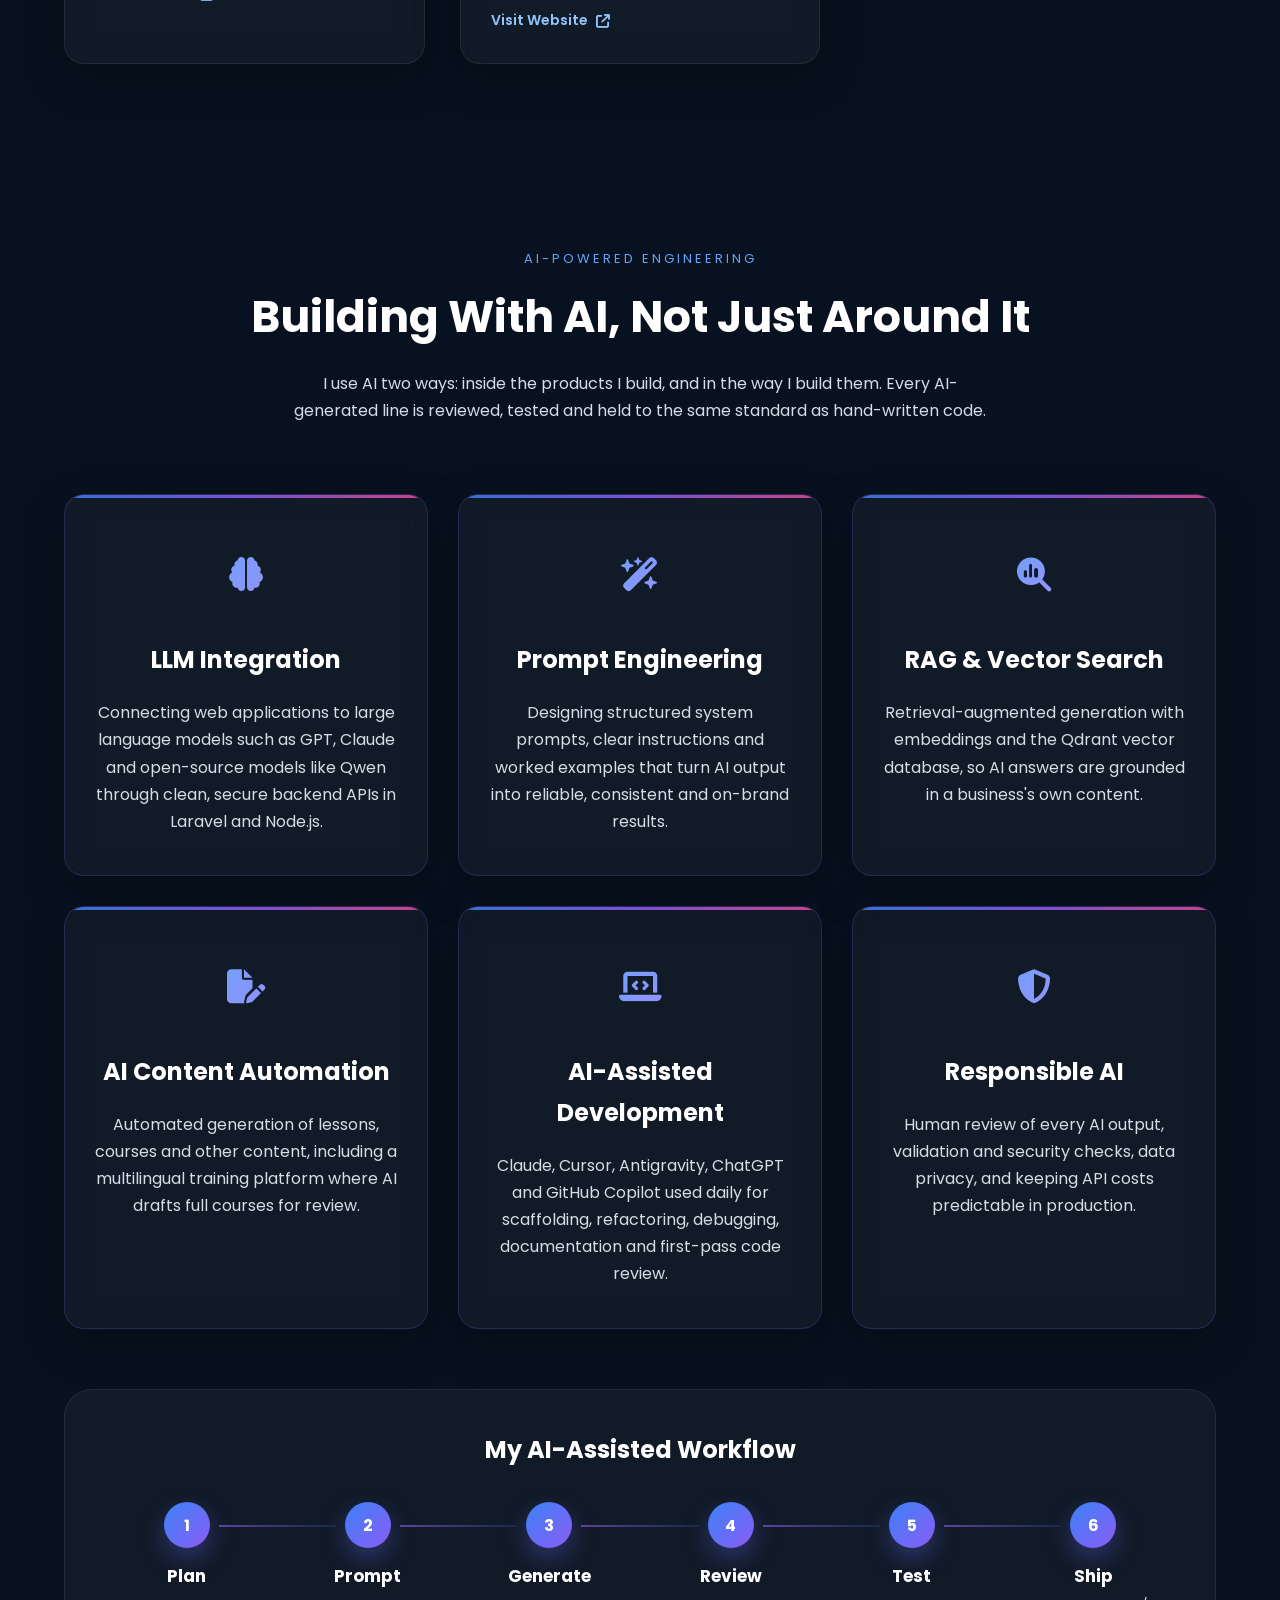
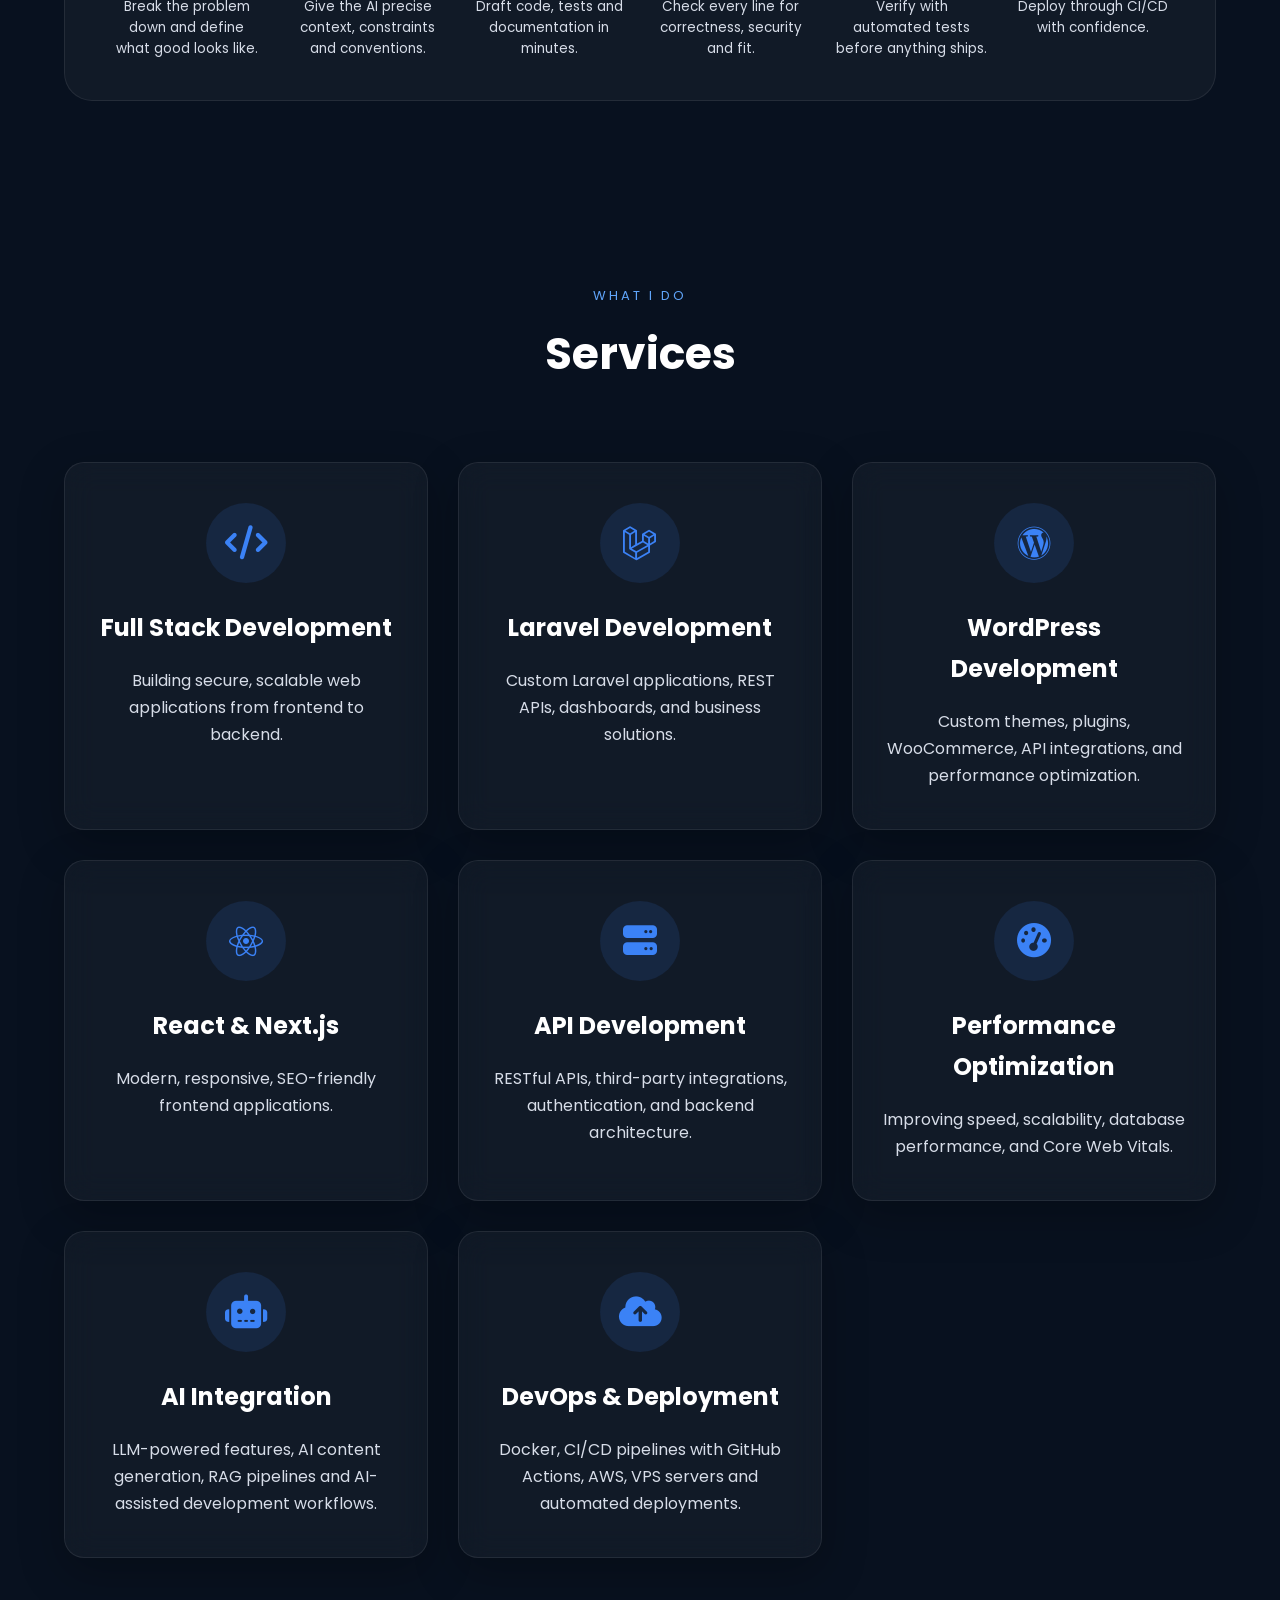
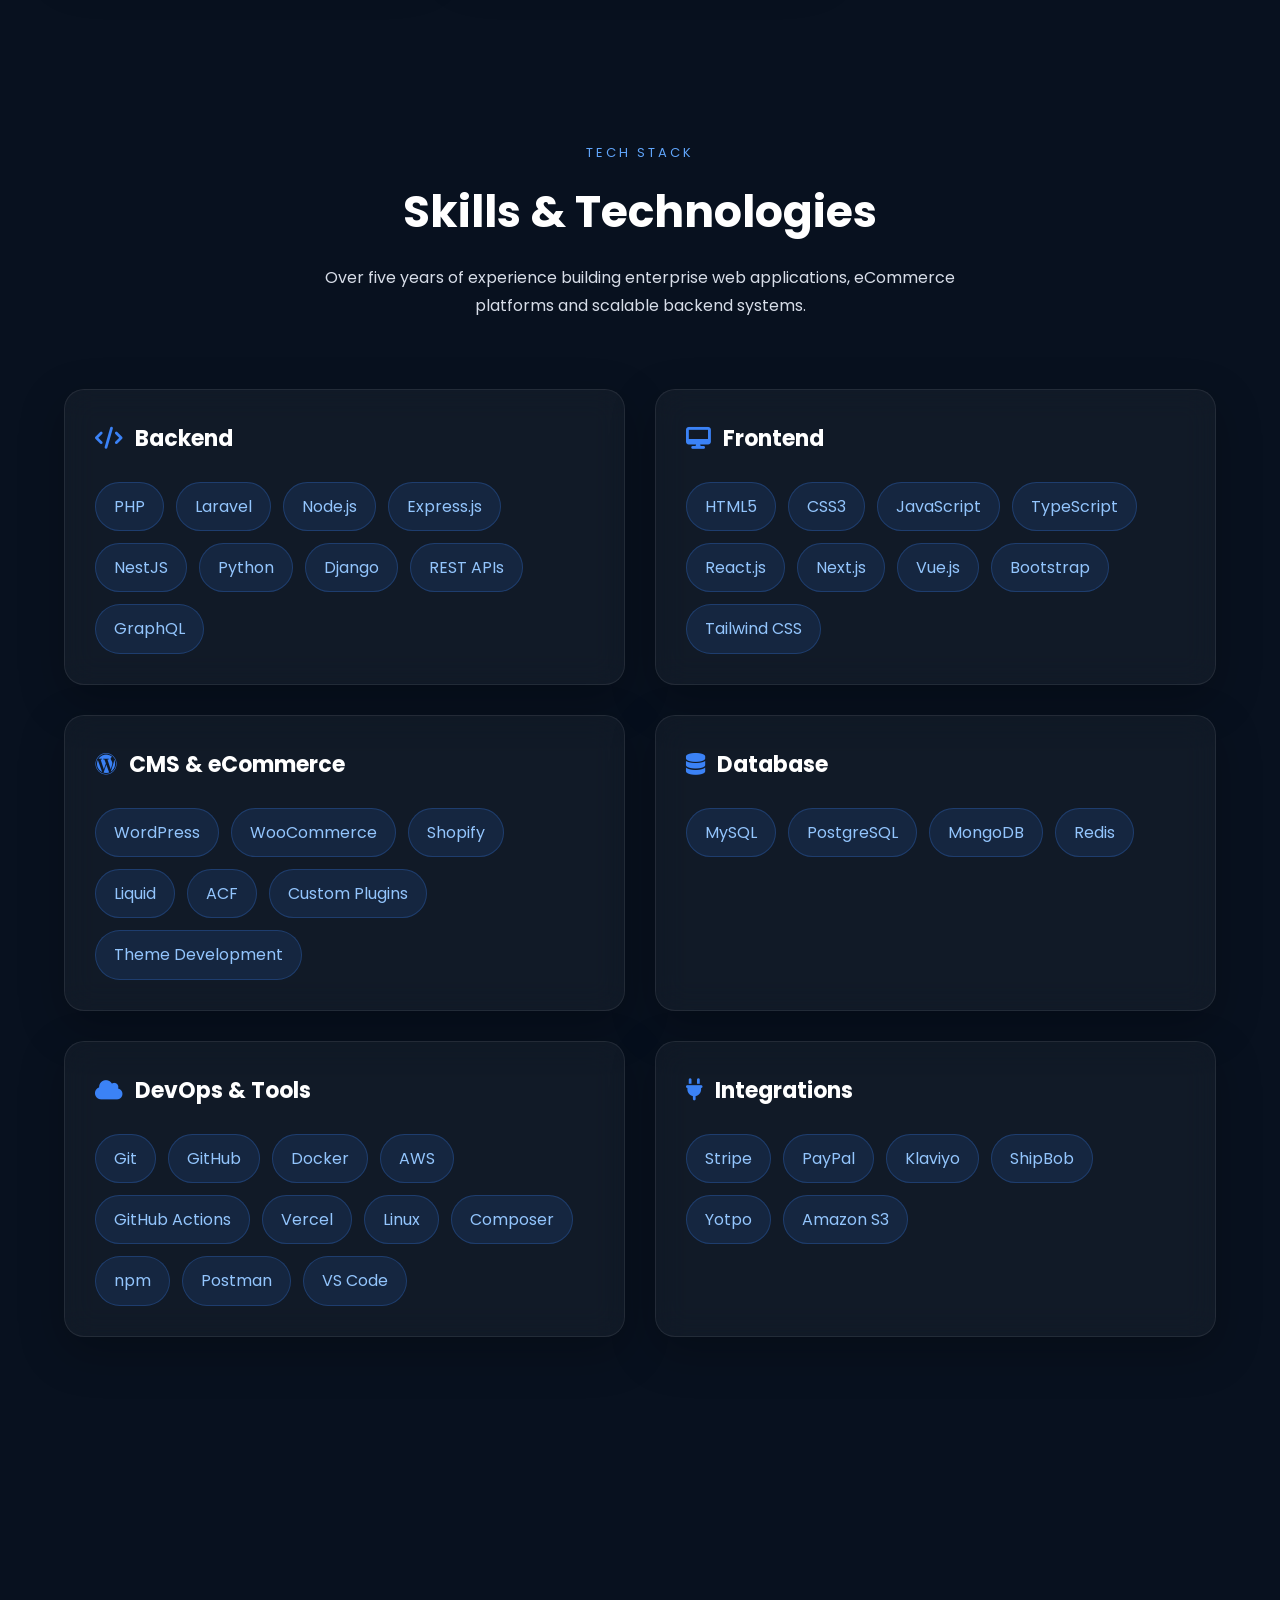
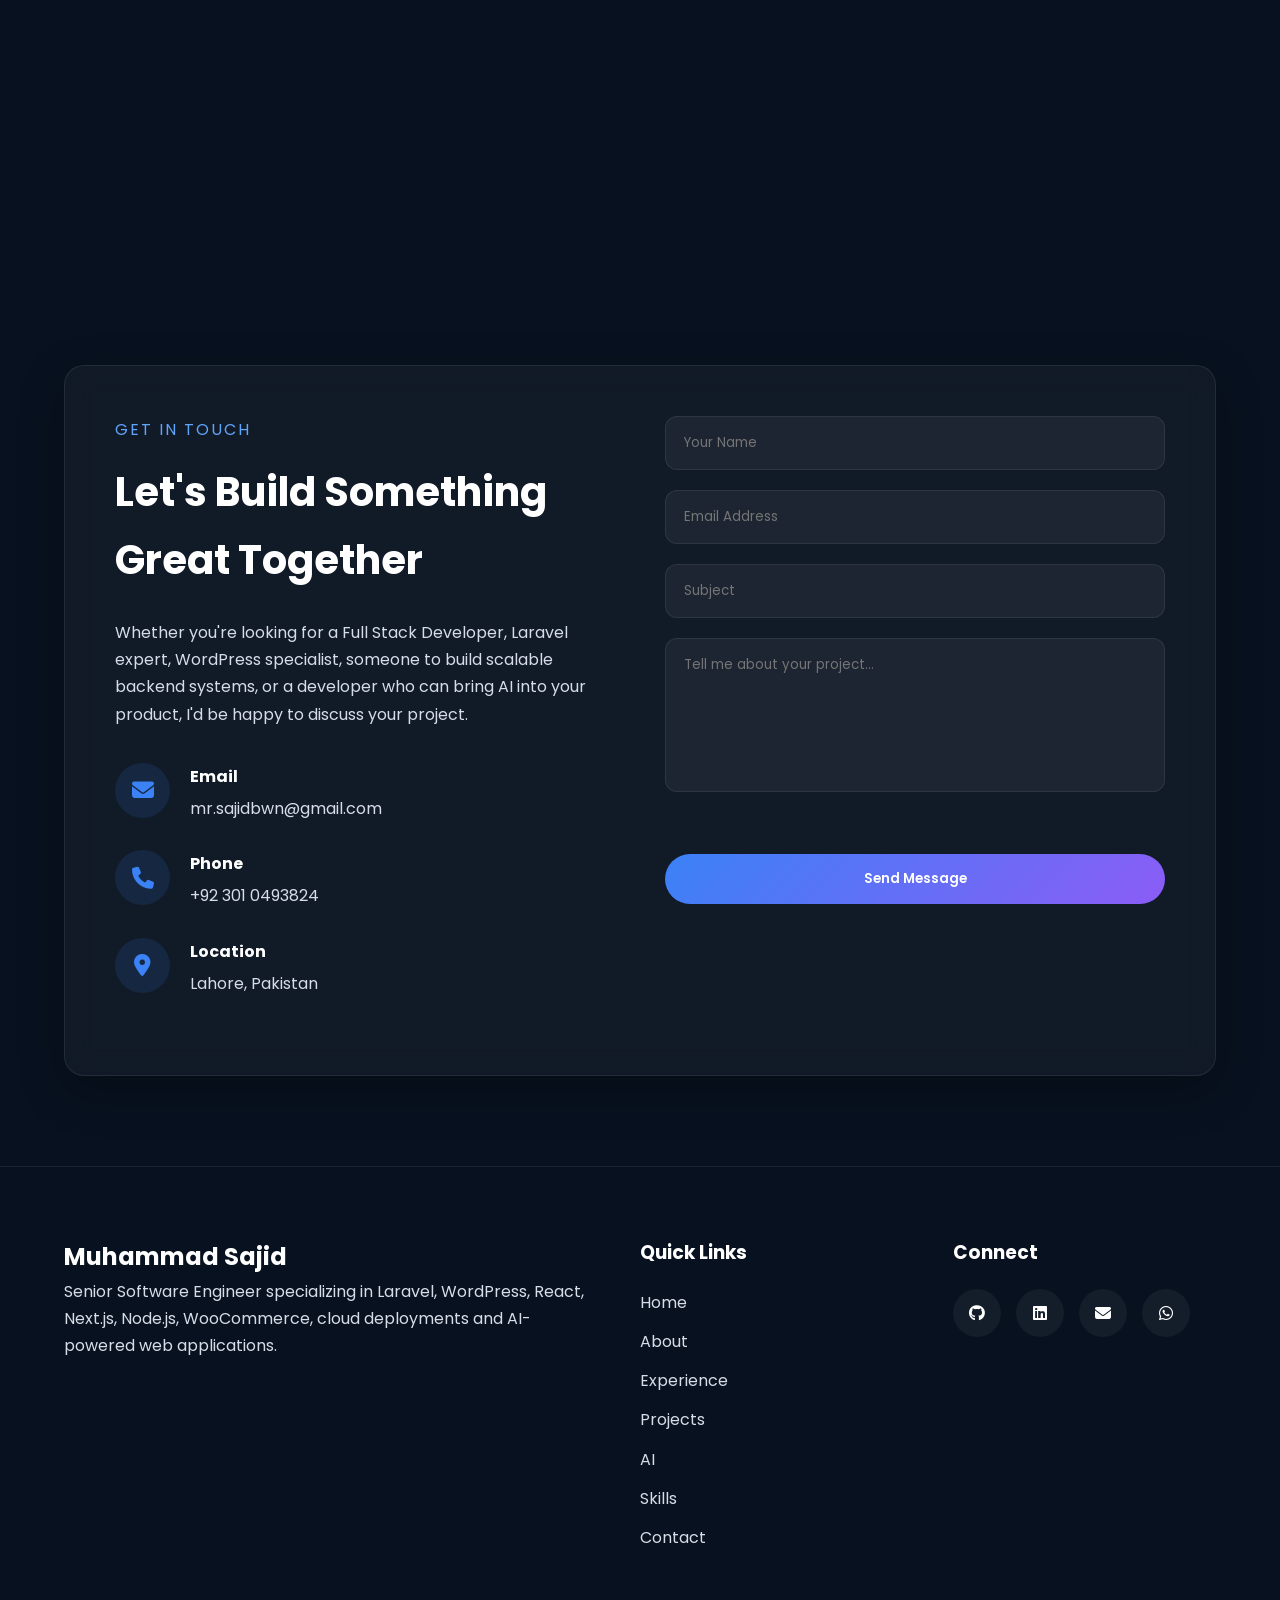
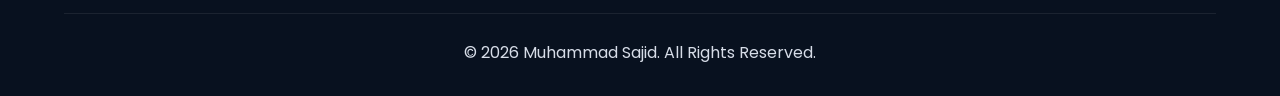
==== commit ba6fceea: "Content updated" ====
--- a/index.html
+++ b/index.html
@@ -7,10 +7,10 @@
 
     <meta name="viewport" content="width=device-width, initial-scale=1.0">
 
-    <title>Muhammad Sajid | Senior Full Stack Software Engineer | Laravel, WordPress, React & Node.js Developer</title>
+    <title>Muhammad Sajid | Senior Full Stack Software Engineer | Laravel, React, Node.js &amp; AI Integration</title>
 
     <meta name="description" content="Muhammad Sajid is a Senior Full Stack Software Engineer with 5+ years of experience in Laravel, WordPress, WooCommerce, React, Next.js, Node.js, REST APIs, AWS, CI/CD and AI integration.">
-    <meta name="keywords" content="Muhammad Sajid, Muhammad Sajid Developer, Laravel Developer Pakistan, WordPress Developer Pakistan, Full Stack Developer Pakistan, React Developer, Next.js Developer, Shopify Developer, WooCommerce Expert, PHP Developer, Node.js Developer">
+    <meta name="keywords" content="Muhammad Sajid, Muhammad Sajid Developer, Laravel Developer Pakistan, WordPress Developer Pakistan, Full Stack Developer Pakistan, React Developer, Next.js Developer, Shopify Developer, WooCommerce Expert, PHP Developer, Node.js Developer, AI Integration Developer, LLM Integration, Prompt Engineering, RAG Developer">
     <meta property="og:title" content="Muhammad Sajid | Senior Full Stack Software Engineer">
     <meta property="og:description" content="Official portfolio of Muhammad Sajid showcasing Laravel, React, Next.js, WordPress, Shopify and enterprise software development projects.">
     <meta property="og:type" content="website">     
@@ -65,6 +65,8 @@
 
                 <li><a href="#projects">Projects</a></li>
 
+                <li><a href="#ai">AI</a></li>
+
                 <li><a href="#services">Services</a></li>
 
                 <li><a href="#skills">Skills</a></li>
@@ -110,6 +112,18 @@
                     optimization, automated deployments and bringing AI into real-world software.
 
                 </p>
+
+                <div class="hero-ai-tags">
+
+                    <span><i class="fa-solid fa-wand-magic-sparkles"></i> Prompt Engineering</span>
+
+                    <span><i class="fa-solid fa-brain"></i> LLM Integration</span>
+
+                    <span><i class="fa-solid fa-magnifying-glass-chart"></i> RAG &amp; Vector Search</span>
+
+                    <span><i class="fa-solid fa-code"></i> AI-Assisted Development</span>
+
+                </div>
 
                 <div class="hero-buttons">
 
@@ -902,6 +916,139 @@
                         </a>
 
                     </div>
+
+                </div>
+
+            </div>
+
+        </div>
+
+    </section>
+
+    <!-- ===================================== -->
+    <!-- AI -->
+    <!-- ===================================== -->
+
+    <section id="ai">
+
+        <div class="container">
+
+            <div class="section-header">
+
+                <span>AI-POWERED ENGINEERING</span>
+
+                <h2>Building With AI, Not Just Around It</h2>
+
+                <p class="section-description">
+
+                    I use AI two ways: inside the products I build, and in the way I build them.
+                    Every AI-generated line is reviewed, tested and held to the same standard as
+                    hand-written code.
+
+                </p>
+
+            </div>
+
+            <div class="services-grid ai-grid">
+
+                <div class="service-card ai-card">
+
+                    <i class="fa-solid fa-brain"></i>
+
+                    <h3>LLM Integration</h3>
+
+                    <p>
+                        Connecting web applications to large language models such as GPT, Claude
+                        and open-source models like Qwen through clean, secure backend APIs in
+                        Laravel and Node.js.
+                    </p>
+
+                </div>
+
+                <div class="service-card ai-card">
+
+                    <i class="fa-solid fa-wand-magic-sparkles"></i>
+
+                    <h3>Prompt Engineering</h3>
+
+                    <p>
+                        Designing structured system prompts, clear instructions and worked examples
+                        that turn AI output into reliable, consistent and on-brand results.
+                    </p>
+
+                </div>
+
+                <div class="service-card ai-card">
+
+                    <i class="fa-solid fa-magnifying-glass-chart"></i>
+
+                    <h3>RAG &amp; Vector Search</h3>
+
+                    <p>
+                        Retrieval-augmented generation with embeddings and the Qdrant vector
+                        database, so AI answers are grounded in a business's own content.
+                    </p>
+
+                </div>
+
+                <div class="service-card ai-card">
+
+                    <i class="fa-solid fa-file-pen"></i>
+
+                    <h3>AI Content Automation</h3>
+
+                    <p>
+                        Automated generation of lessons, courses and other content, including
+                        a multilingual training platform where AI drafts full courses for review.
+                    </p>
+
+                </div>
+
+                <div class="service-card ai-card">
+
+                    <i class="fa-solid fa-laptop-code"></i>
+
+                    <h3>AI-Assisted Development</h3>
+
+                    <p>
+                        Claude, Cursor, Antigravity, ChatGPT and GitHub Copilot used daily for
+                        scaffolding, refactoring, debugging, documentation and first-pass code review.
+                    </p>
+
+                </div>
+
+                <div class="service-card ai-card">
+
+                    <i class="fa-solid fa-shield-halved"></i>
+
+                    <h3>Responsible AI</h3>
+
+                    <p>
+                        Human review of every AI output, validation and security checks, data
+                        privacy, and keeping API costs predictable in production.
+                    </p>
+
+                </div>
+
+            </div>
+
+            <div class="ai-workflow">
+
+                <h3>My AI-Assisted Workflow</h3>
+
+                <div class="workflow-steps">
+
+                    <div class="workflow-step"><span>1</span><h4>Plan</h4><p>Break the problem down and define what good looks like.</p></div>
+
+                    <div class="workflow-step"><span>2</span><h4>Prompt</h4><p>Give the AI precise context, constraints and conventions.</p></div>
+
+                    <div class="workflow-step"><span>3</span><h4>Generate</h4><p>Draft code, tests and documentation in minutes.</p></div>
+
+                    <div class="workflow-step"><span>4</span><h4>Review</h4><p>Check every line for correctness, security and fit.</p></div>
+
+                    <div class="workflow-step"><span>5</span><h4>Test</h4><p>Verify with automated tests before anything ships.</p></div>
+
+                    <div class="workflow-step"><span>6</span><h4>Ship</h4><p>Deploy through CI/CD with confidence.</p></div>
 
                 </div>
 
@@ -1245,19 +1392,25 @@
 
                         <i class="fa-solid fa-robot"></i>
 
-                        AI &amp; Productivity
+                        AI &amp; LLMs
 
                     </h3>
 
                     <div class="skill-list">
 
-                        <span>LLM APIs</span>
+                        <span>Prompt Engineering</span>
+                        <span>LLM Integration</span>
+                        <span>OpenAI API</span>
+                        <span>Claude API</span>
                         <span>RAG Pipelines</span>
+                        <span>Embeddings</span>
                         <span>Qdrant</span>
+                        <span>Ollama</span>
                         <span>Claude</span>
+                        <span>Cursor</span>
+                        <span>Antigravity</span>
                         <span>ChatGPT</span>
-                        <span>Cursor</span>
-                        <span>Prompt Engineering</span>
+                        <span>GitHub Copilot</span>
 
                     </div>
 
@@ -1294,7 +1447,8 @@
                         Whether you're looking for a Full Stack Developer,
                         Laravel expert,
                         WordPress specialist,
-                        or someone to build scalable backend systems,
+                        someone to build scalable backend systems,
+                        or a developer who can bring AI into your product,
                         I'd be happy to discuss your project.
 
                     </p>
@@ -1435,6 +1589,8 @@
 
                         <li><a href="#projects">Projects</a></li>
 
+                        <li><a href="#ai">AI</a></li>
+
                         <li><a href="#skills">Skills</a></li>
 
                         <li><a href="#contact">Contact</a></li>
--- a/style.css
+++ b/style.css
@@ -2497,3 +2497,139 @@
         height: 190px;
     }
 }
+
+
+/* =====================================================
+   AI SECTION
+===================================================== */
+
+.hero-ai-tags {
+    display: flex;
+    flex-wrap: wrap;
+    gap: 10px;
+    margin: -10px 0 32px;
+}
+
+.hero-ai-tags span {
+    display: inline-flex;
+    align-items: center;
+    gap: 8px;
+    padding: 8px 14px;
+    border-radius: 30px;
+    font-size: 13px;
+    color: #c4b5fd;
+    background: rgba(139, 92, 246, .12);
+    border: 1px solid rgba(139, 92, 246, .3);
+}
+
+#ai {
+    position: relative;
+}
+
+.ai-card {
+    position: relative;
+    overflow: hidden;
+    border: 1px solid rgba(139, 92, 246, .22);
+}
+
+.ai-card::before {
+    content: "";
+    position: absolute;
+    inset: 0 0 auto 0;
+    height: 3px;
+    background: linear-gradient(90deg, #3b82f6, #8b5cf6, #ec4899);
+    opacity: .85;
+}
+
+.ai-card i {
+    background: linear-gradient(135deg, #60a5fa, #a78bfa);
+    -webkit-background-clip: text;
+    background-clip: text;
+    color: transparent;
+}
+
+.ai-workflow {
+    margin-top: 60px;
+    padding: 40px;
+    border-radius: 28px;
+    background: rgba(255, 255, 255, .04);
+    border: 1px solid rgba(255, 255, 255, .08);
+}
+
+.ai-workflow h3 {
+    text-align: center;
+    font-size: 24px;
+    margin-bottom: 32px;
+}
+
+.workflow-steps {
+    display: grid;
+    grid-template-columns: repeat(6, 1fr);
+    gap: 18px;
+}
+
+.workflow-step {
+    position: relative;
+    text-align: center;
+    padding: 0 6px;
+}
+
+.workflow-step span {
+    display: inline-flex;
+    align-items: center;
+    justify-content: center;
+    width: 46px;
+    height: 46px;
+    border-radius: 50%;
+    font-weight: 700;
+    color: #fff;
+    background: linear-gradient(135deg, #3b82f6, #8b5cf6);
+    box-shadow: 0 10px 25px rgba(99, 102, 241, .35);
+    margin-bottom: 14px;
+}
+
+.workflow-step h4 {
+    font-size: 17px;
+    margin-bottom: 6px;
+}
+
+.workflow-step p {
+    font-size: 13.5px;
+    line-height: 1.55;
+    color: var(--text);
+}
+
+.workflow-step:not(:last-child)::after {
+    content: "";
+    position: absolute;
+    top: 23px;
+    left: calc(50% + 32px);
+    width: calc(100% - 46px);
+    height: 2px;
+    background: linear-gradient(90deg, rgba(139, 92, 246, .6), rgba(59, 130, 246, .15));
+}
+
+@media (max-width: 992px) {
+    .workflow-steps {
+        grid-template-columns: repeat(3, 1fr);
+        row-gap: 32px;
+    }
+    .workflow-step:nth-child(3)::after {
+        display: none;
+    }
+}
+
+@media (max-width: 576px) {
+    .workflow-steps {
+        grid-template-columns: 1fr 1fr;
+    }
+    .workflow-step::after {
+        display: none;
+    }
+    .ai-workflow {
+        padding: 28px 18px;
+    }
+    .hero-ai-tags {
+        justify-content: center;
+    }
+}
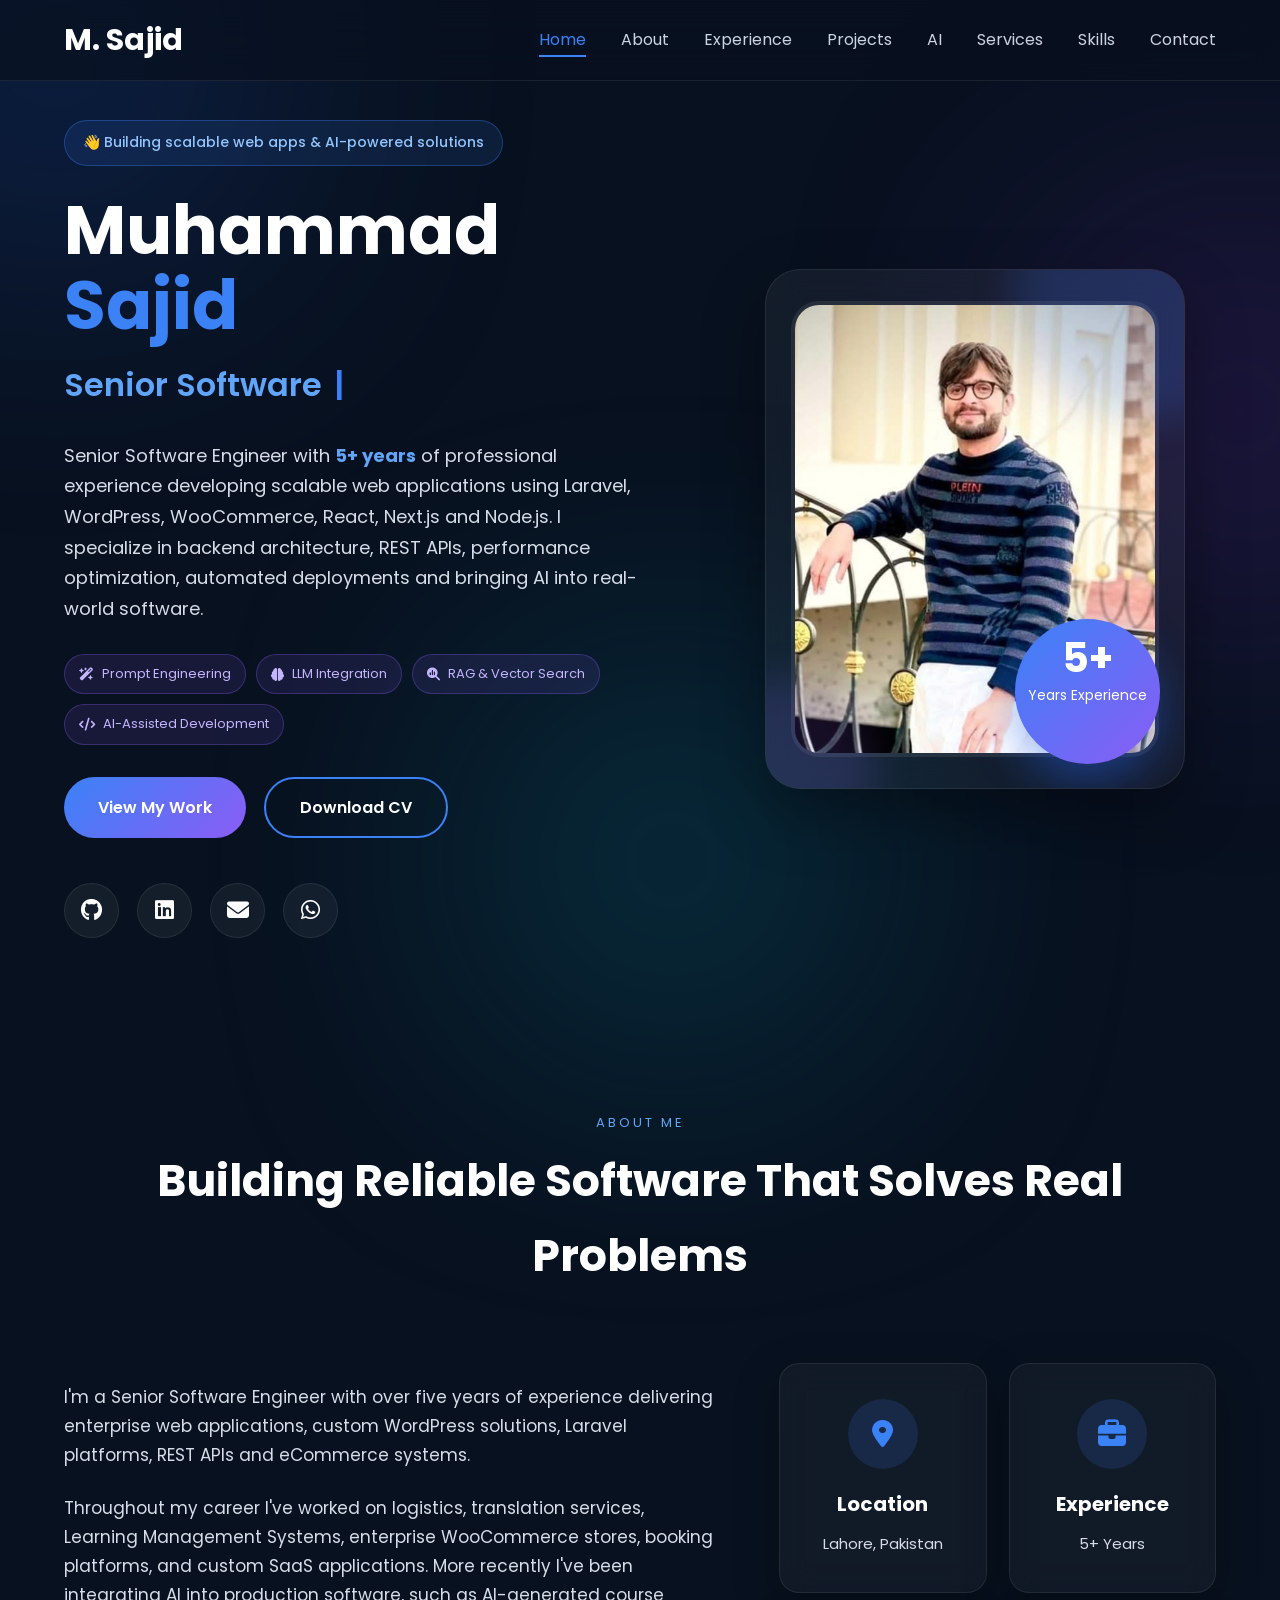
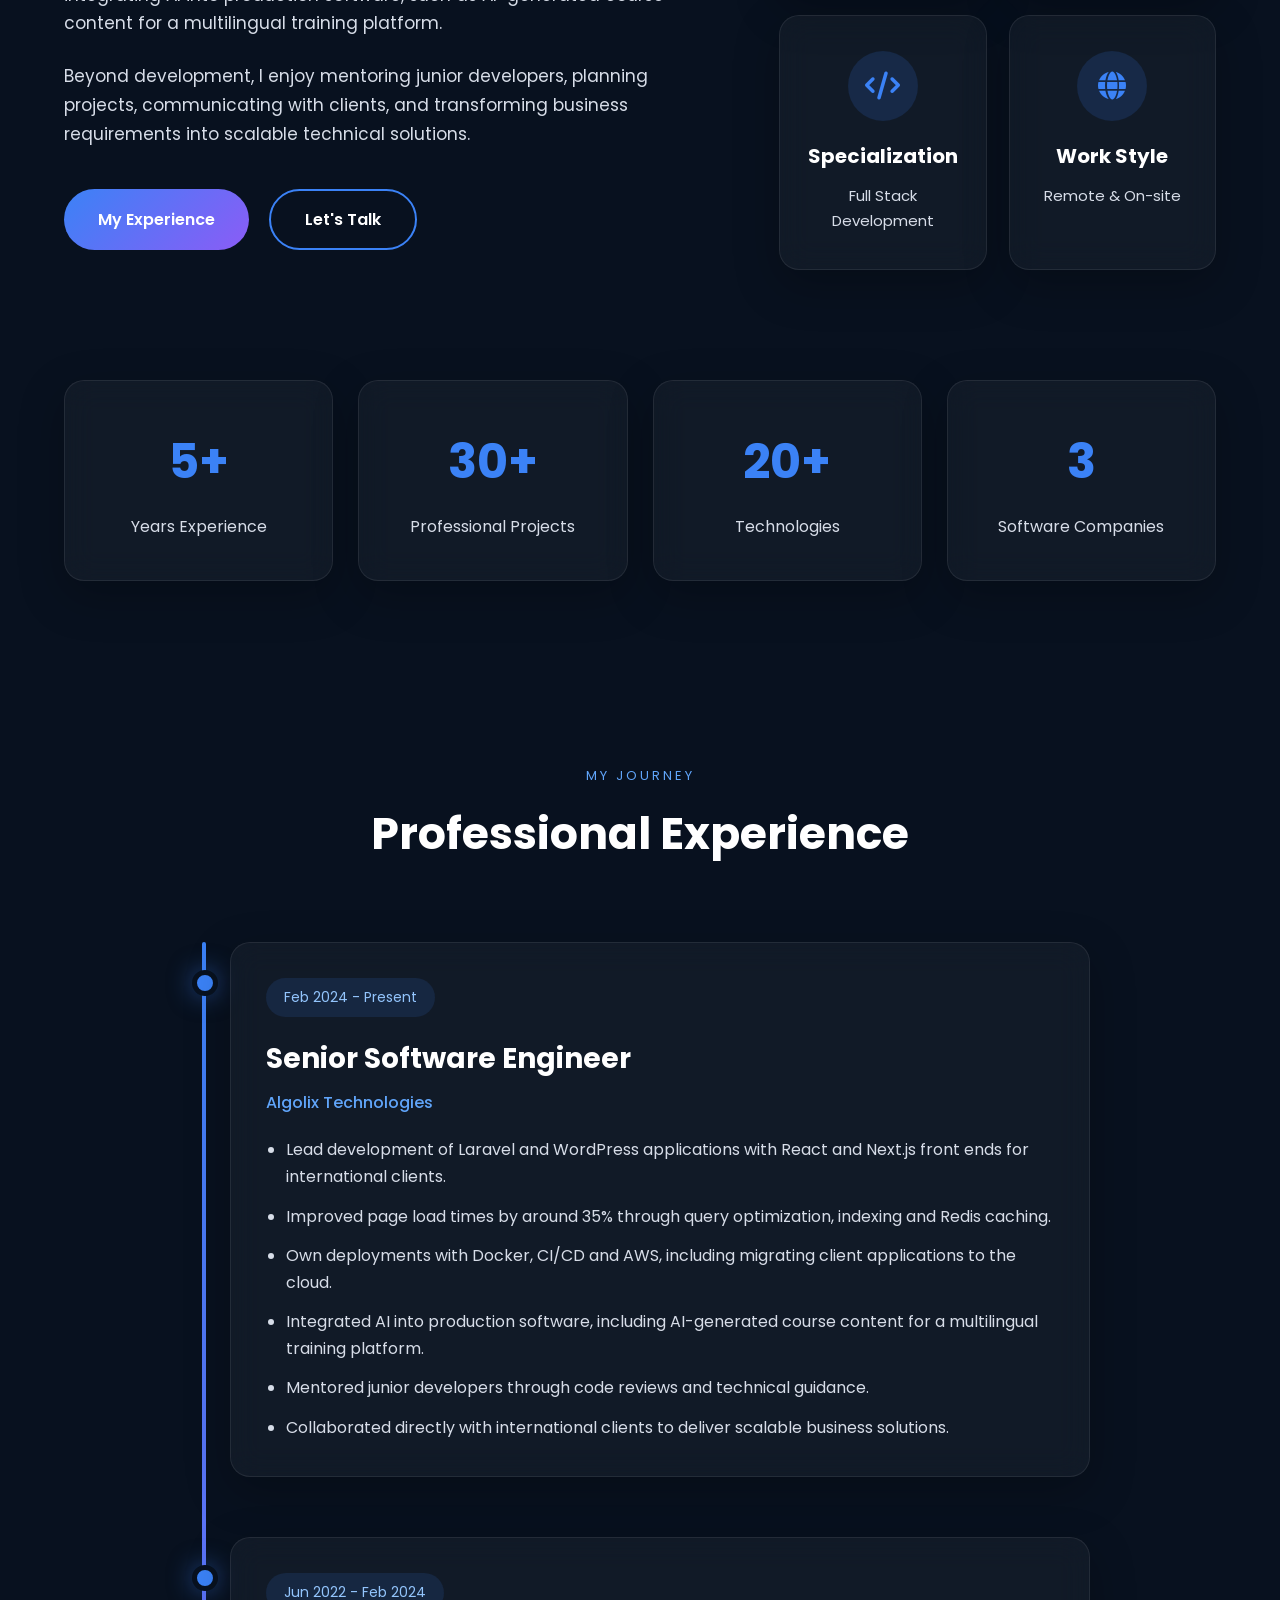
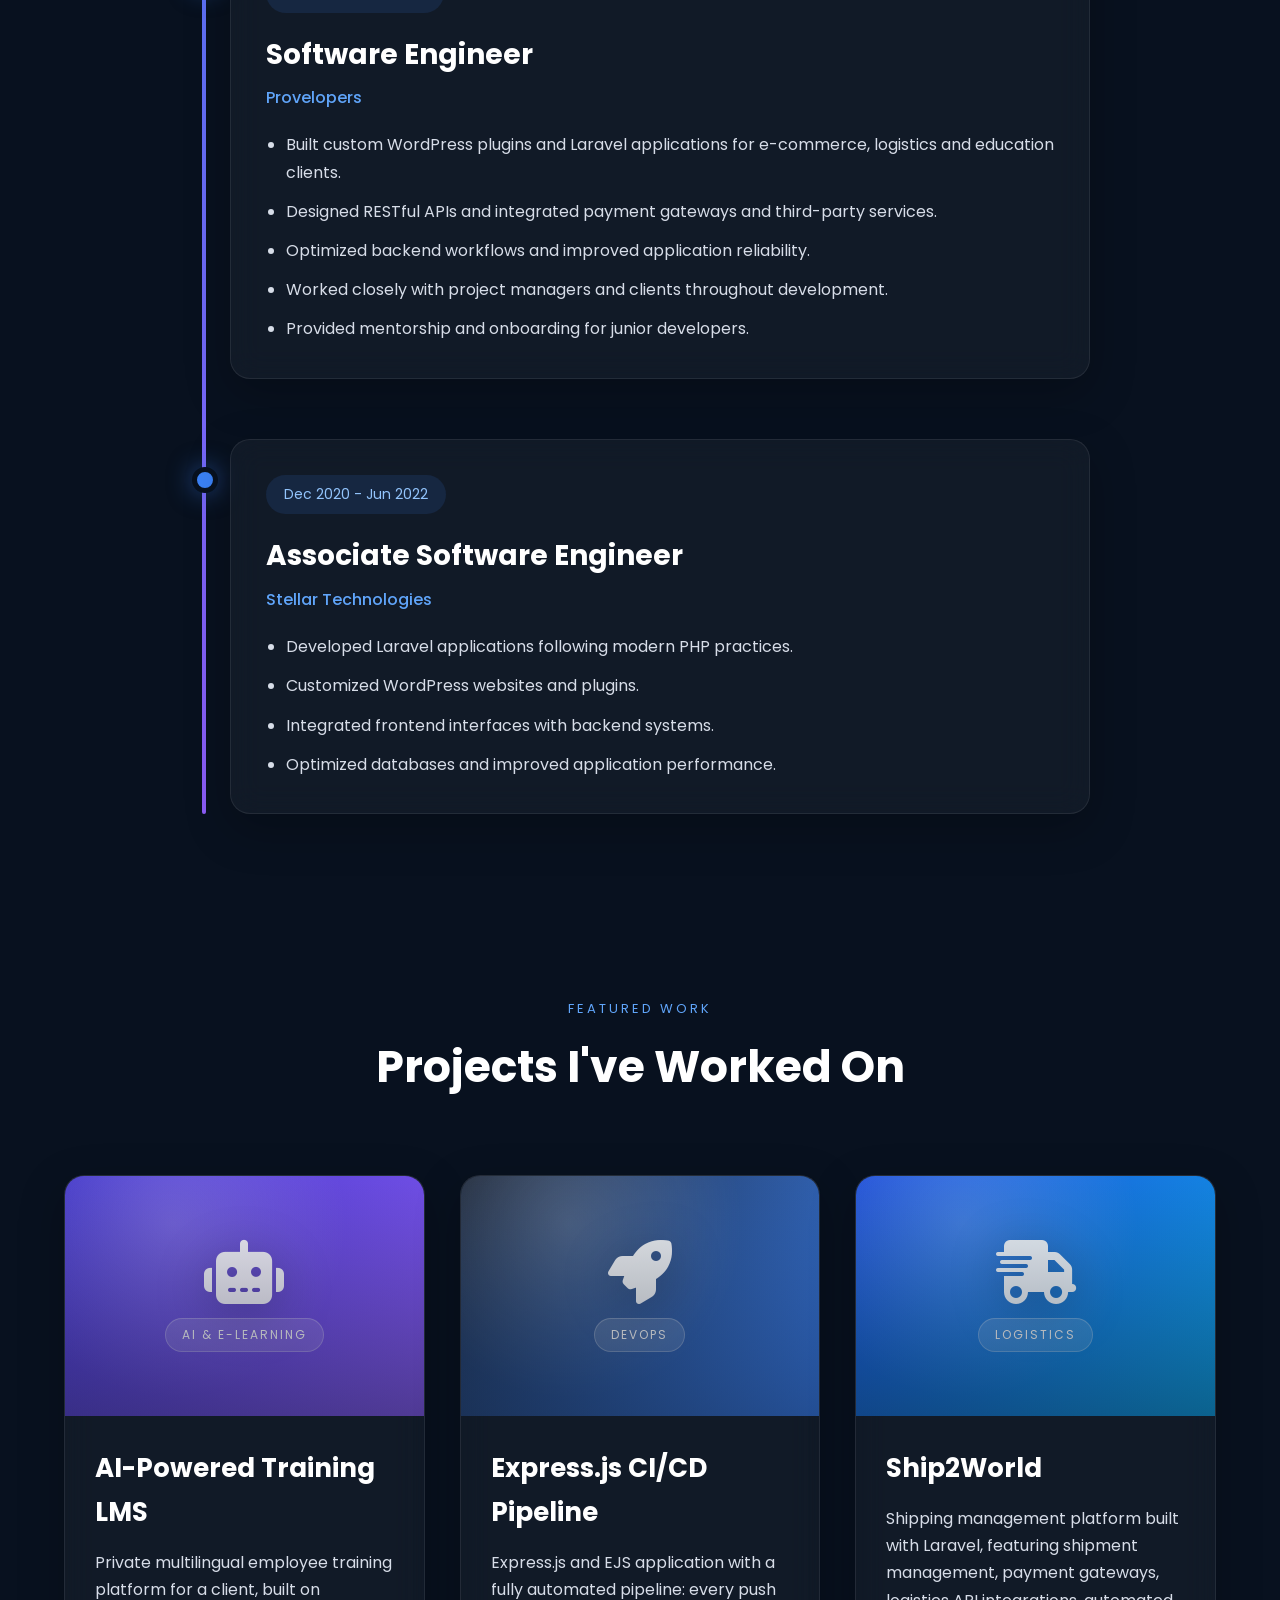
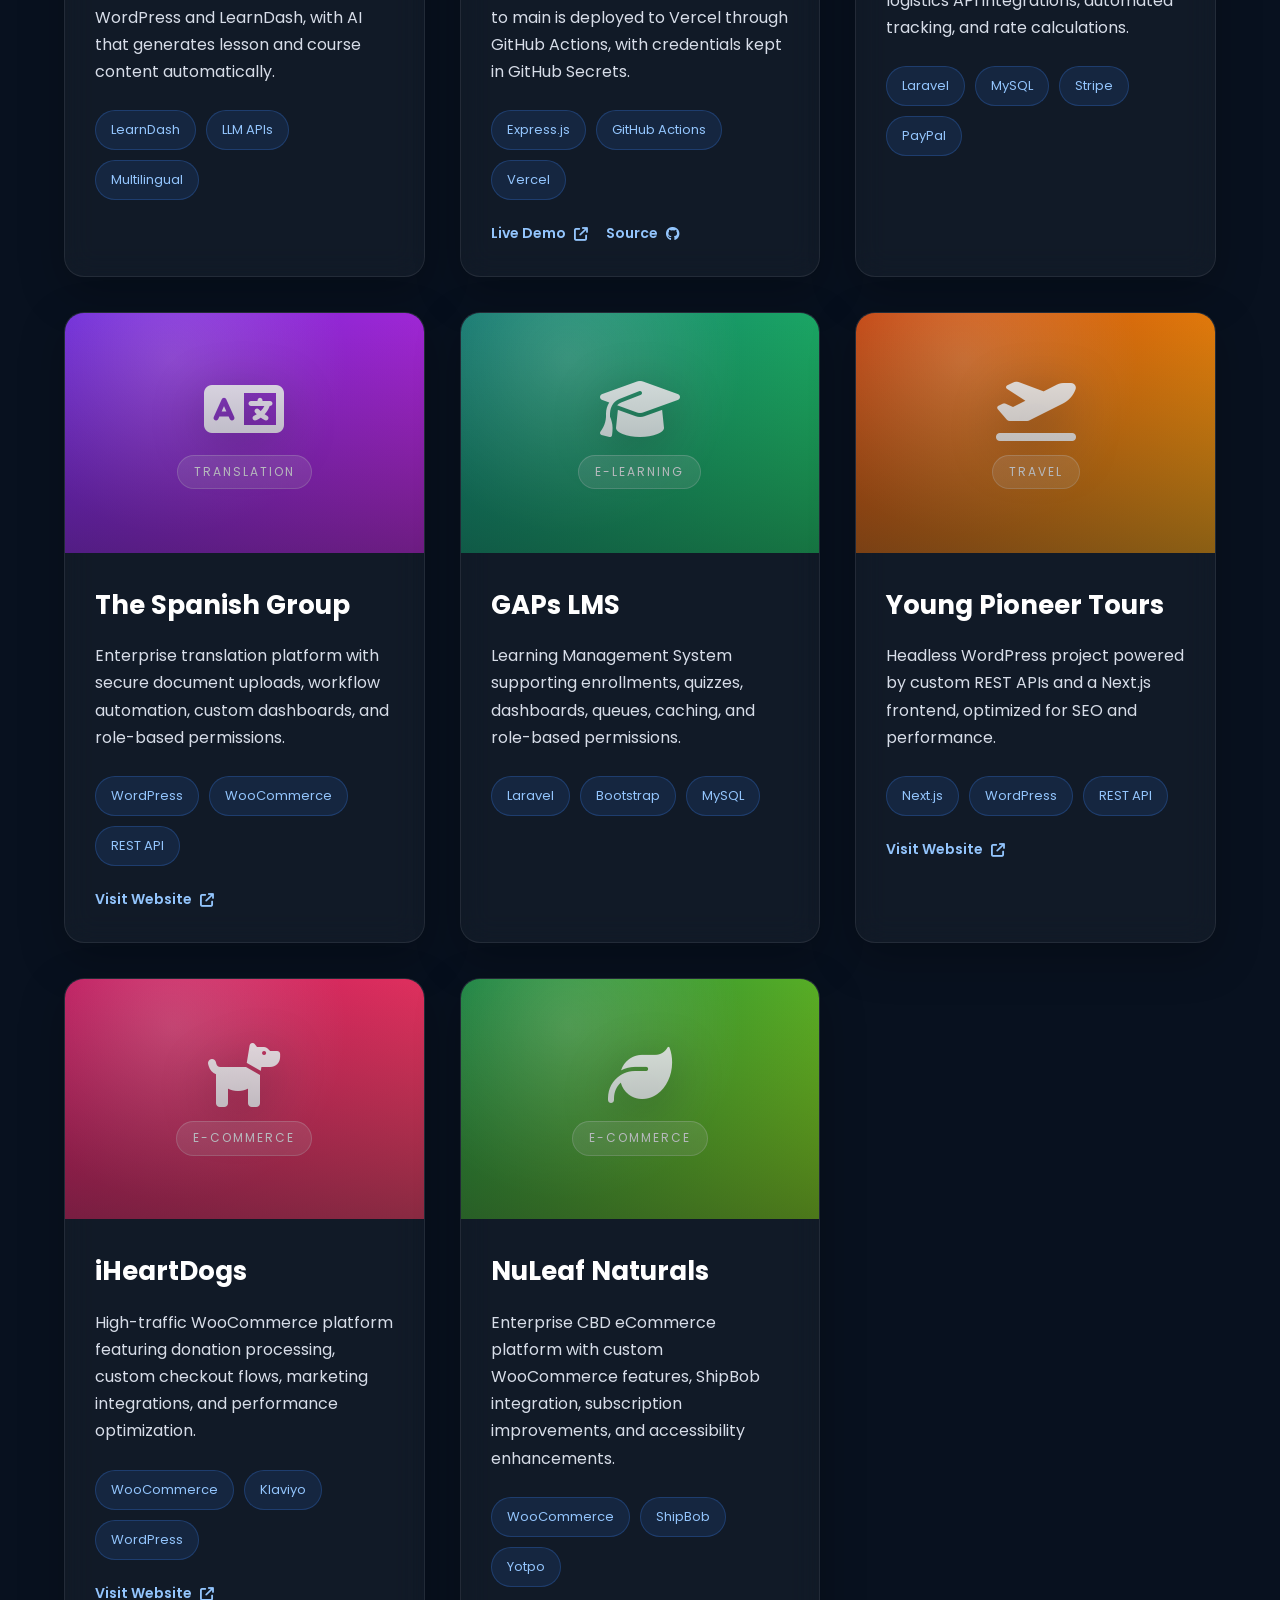
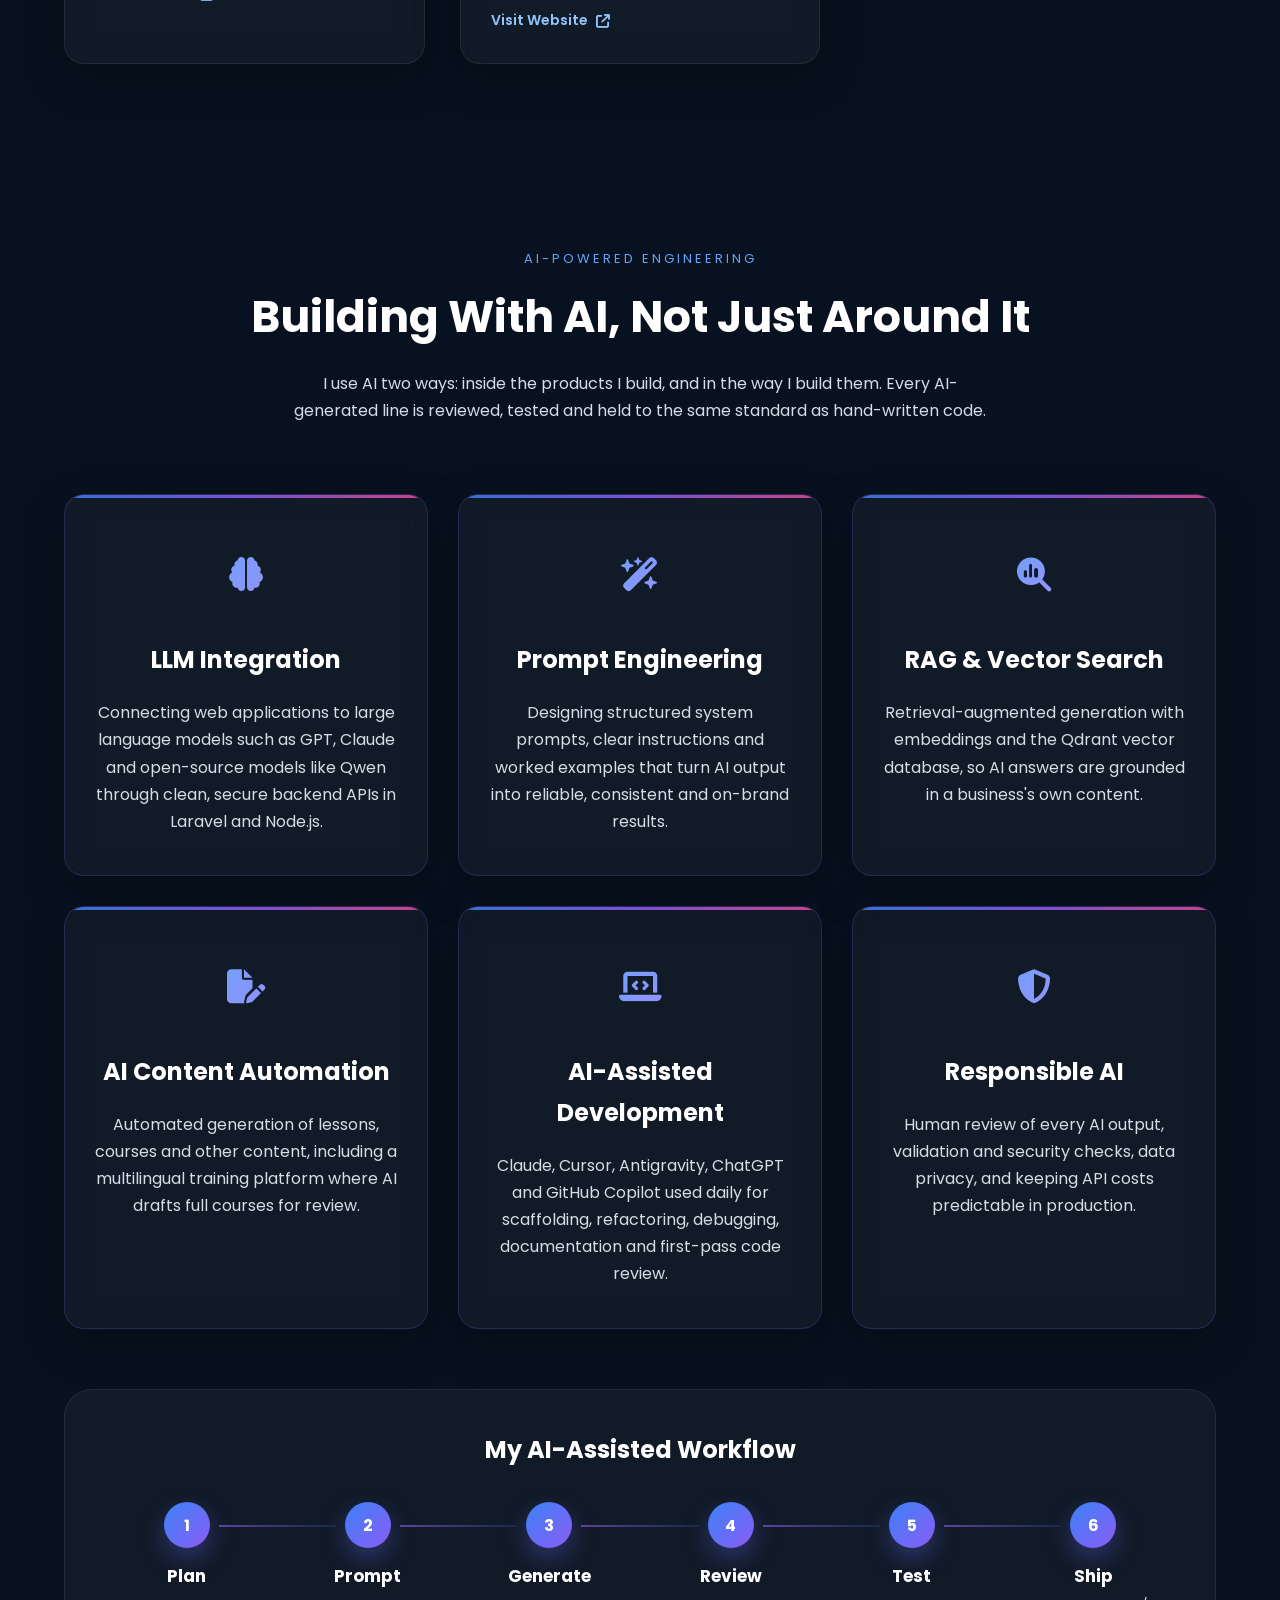
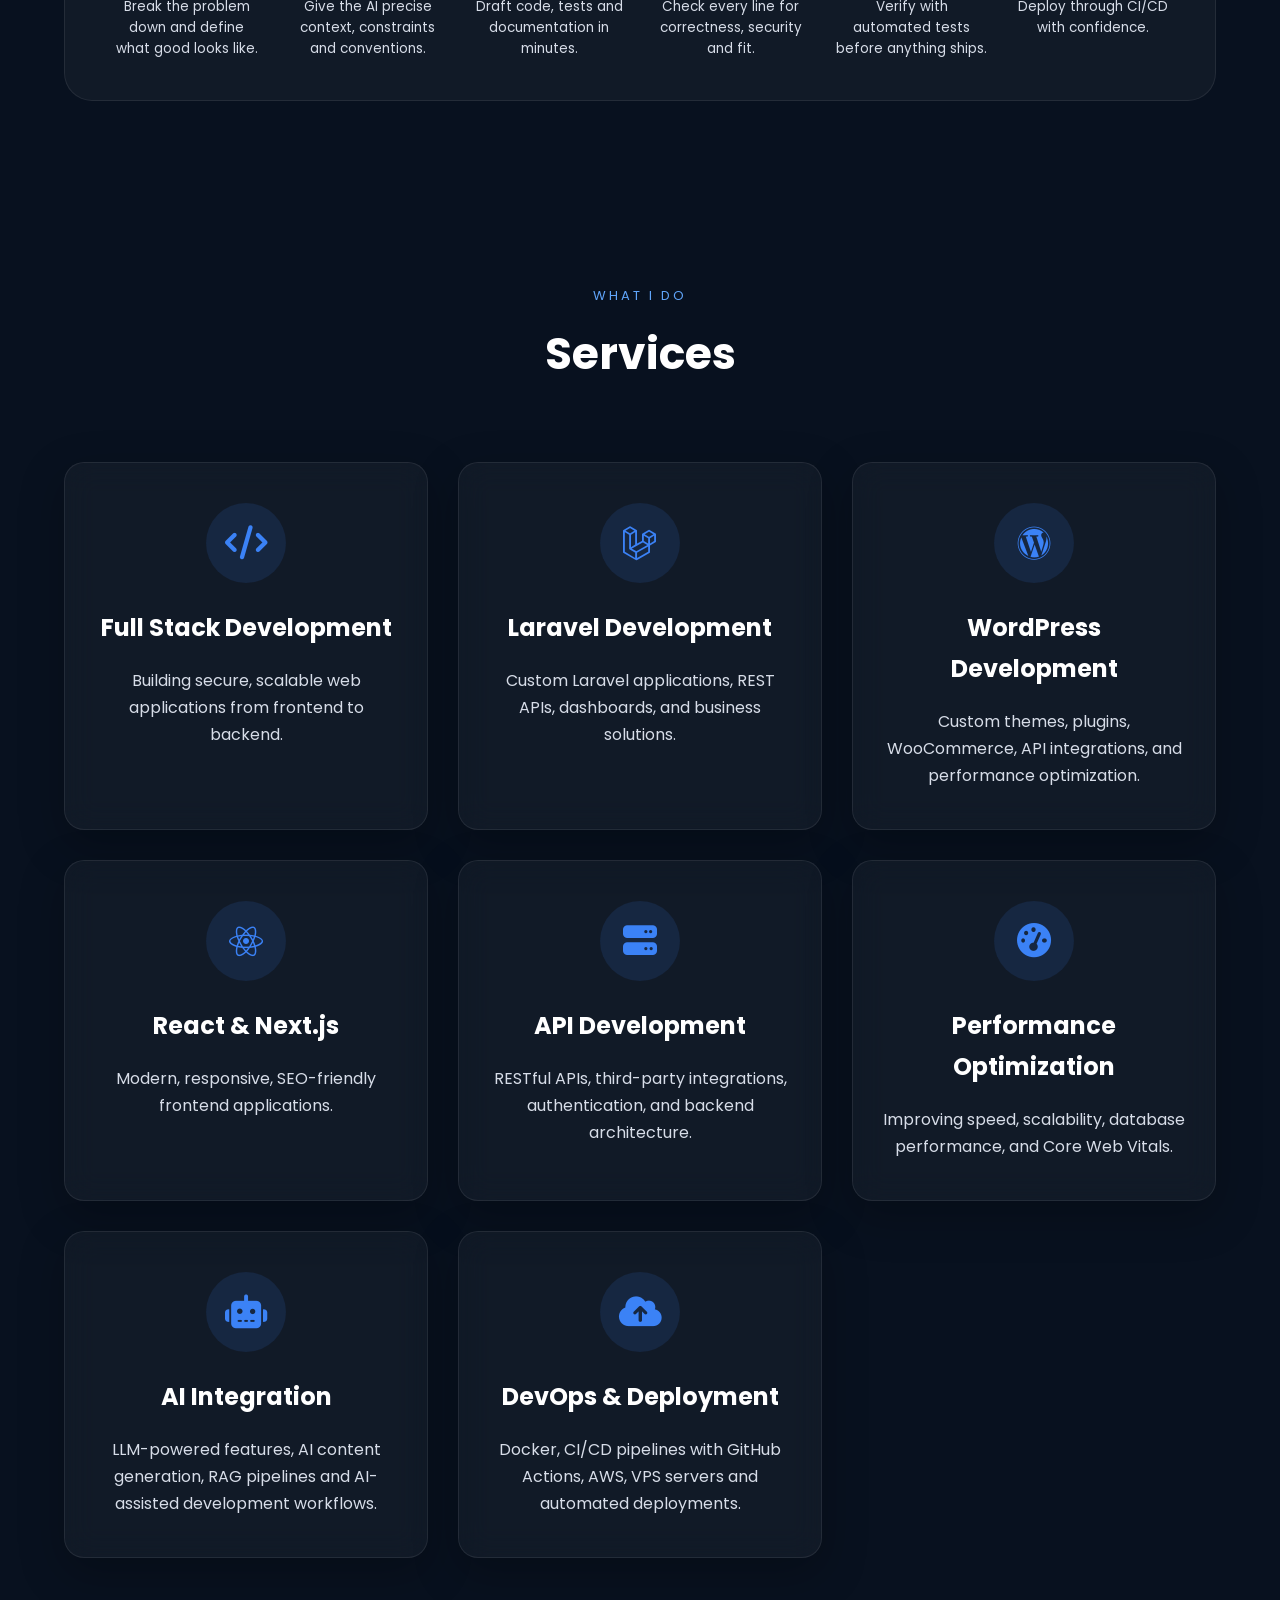
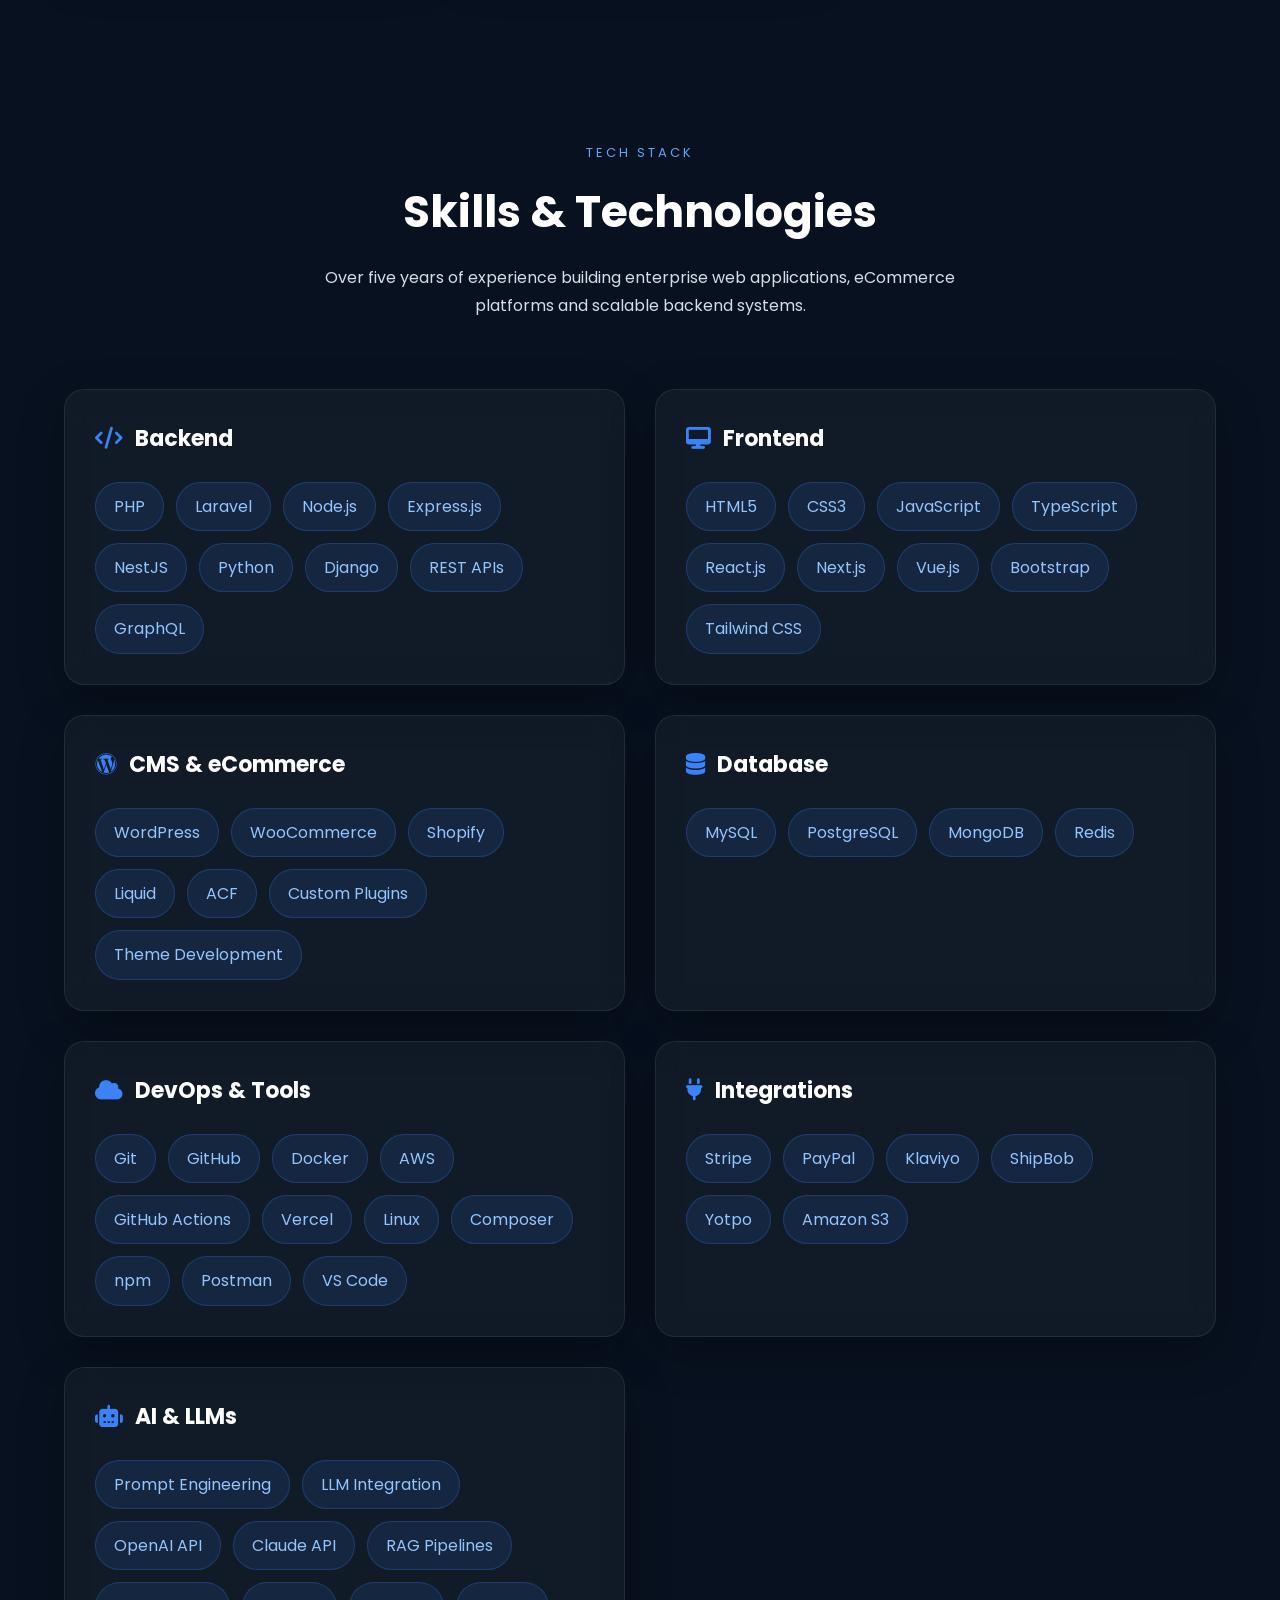
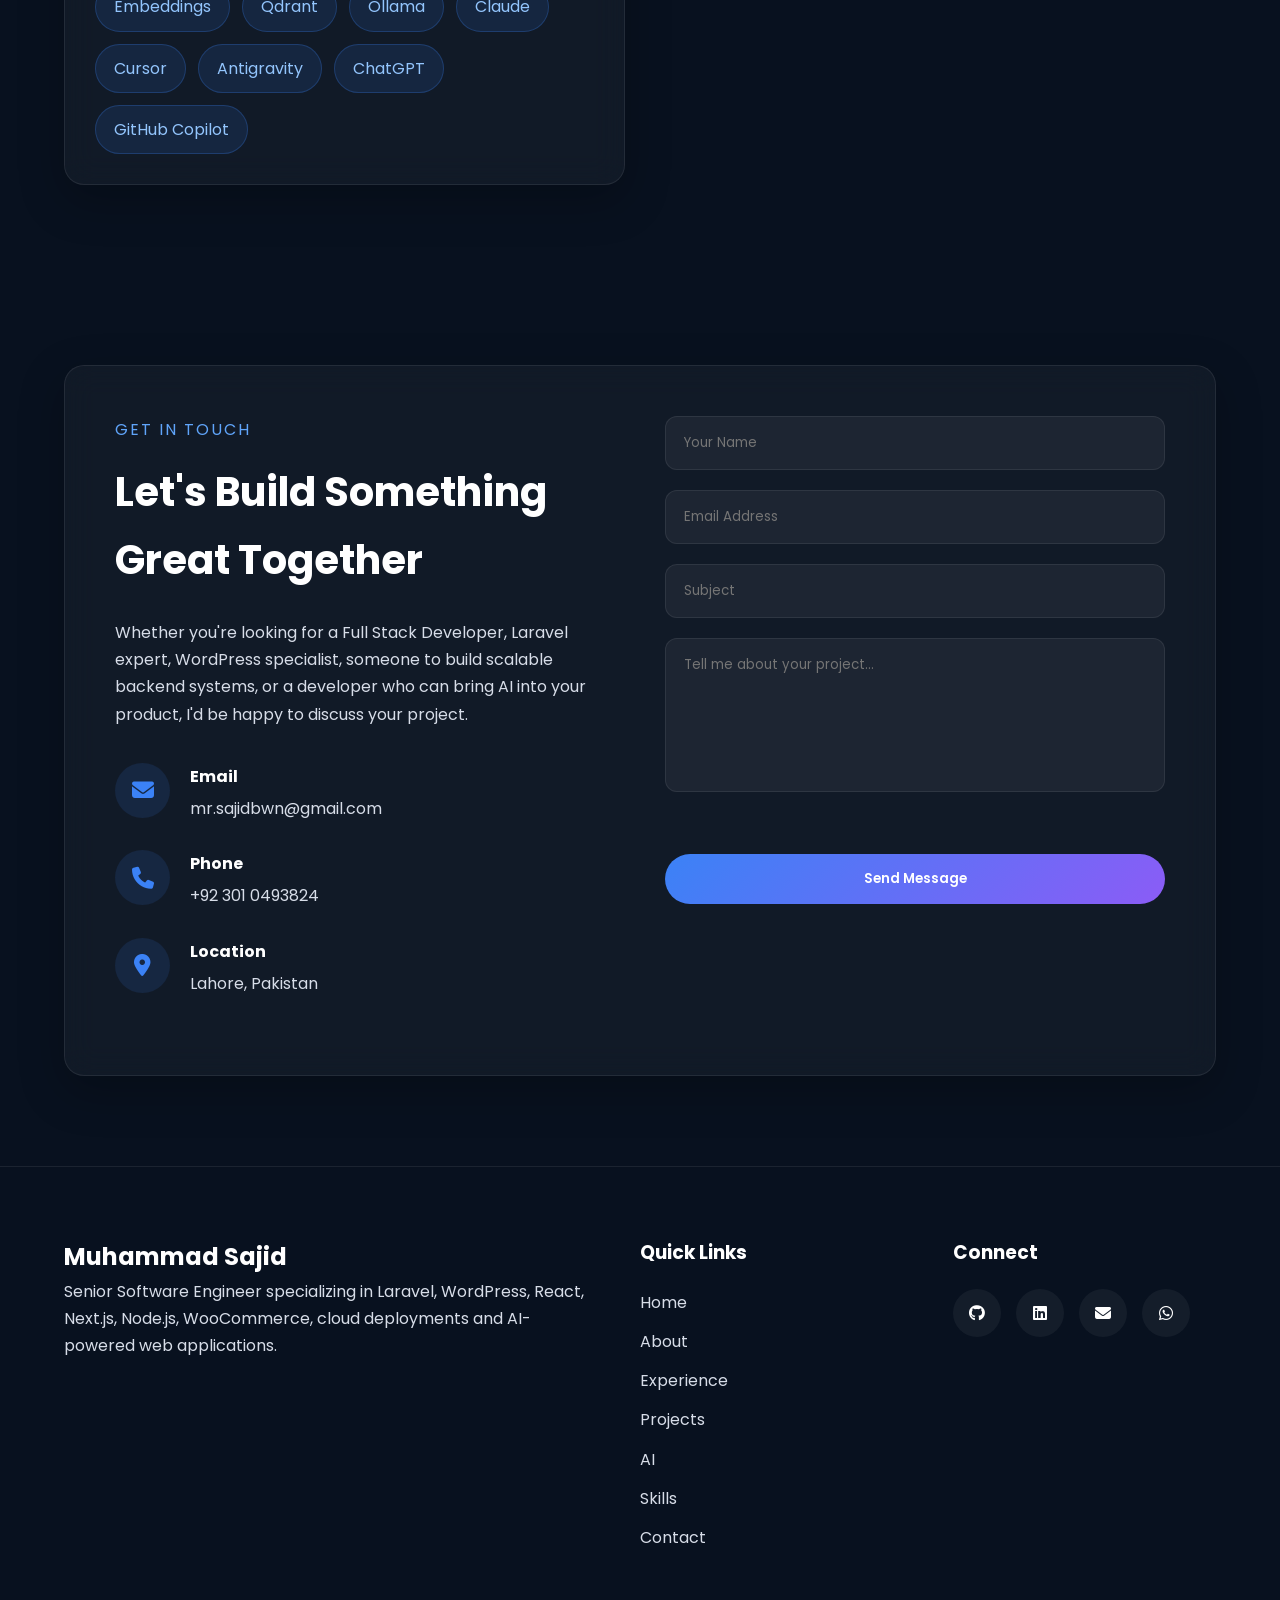
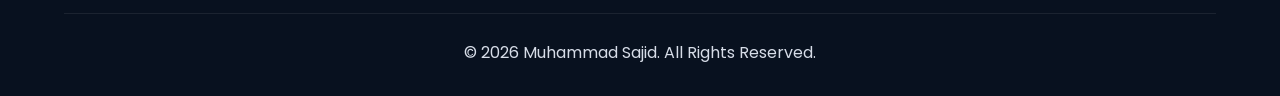
==== commit 671ce504: "project images added" ====
--- a/index.html
+++ b/index.html
@@ -577,11 +577,13 @@
 
                 <div class="project-card">
 
-                    <div class="project-image project-thumb t-indigo" aria-hidden="true">
+                    <div class="project-image project-thumb t-indigo">
 
                         <i class="fa-solid fa-robot"></i>
 
                         <span class="project-category">AI &amp; E-learning</span>
+
+                    <img class="project-shot" src="images/projects/ai-lms.jpg" alt="Screenshot of AI-powered training LMS" loading="lazy" onerror="this.remove()">
 
                     </div>
 
@@ -613,11 +615,13 @@
 
                 <div class="project-card">
 
-                    <div class="project-image project-thumb t-slate" aria-hidden="true">
+                    <div class="project-image project-thumb t-slate">
 
                         <i class="fa-solid fa-rocket"></i>
 
                         <span class="project-category">DevOps</span>
+
+                    <img class="project-shot" src="images/projects/cicd-pipeline.jpg" alt="Screenshot of Express.js CI/CD pipeline" loading="lazy" onerror="this.remove()">
 
                     </div>
 
@@ -665,11 +669,13 @@
 
                 <div class="project-card">
 
-                    <div class="project-image project-thumb t-blue" aria-hidden="true">
+                    <div class="project-image project-thumb t-blue">
 
                         <i class="fa-solid fa-truck-fast"></i>
 
                         <span class="project-category">Logistics</span>
+
+                    <img class="project-shot" src="images/projects/ship2world.jpg" alt="Screenshot of Ship2World" loading="lazy" onerror="this.remove()">
 
                     </div>
 
@@ -706,11 +712,13 @@
 
                 <div class="project-card">
 
-                    <div class="project-image project-thumb t-violet" aria-hidden="true">
+                    <div class="project-image project-thumb t-violet">
 
                         <i class="fa-solid fa-language"></i>
 
                         <span class="project-category">Translation</span>
+
+                    <img class="project-shot" src="images/projects/spanish-group.jpg" alt="Screenshot of The Spanish Group" loading="lazy" onerror="this.remove()">
 
                     </div>
 
@@ -750,11 +758,13 @@
 
                 <div class="project-card">
 
-                    <div class="project-image project-thumb t-teal" aria-hidden="true">
+                    <div class="project-image project-thumb t-teal">
 
                         <i class="fa-solid fa-graduation-cap"></i>
 
                         <span class="project-category">E-learning</span>
+
+                    <img class="project-shot" src="images/projects/gaps-lms.jpg" alt="Screenshot of GAPs LMS" loading="lazy" onerror="this.remove()">
 
                     </div>
 
@@ -790,11 +800,13 @@
 
                 <div class="project-card">
 
-                    <div class="project-image project-thumb t-orange" aria-hidden="true">
+                    <div class="project-image project-thumb t-orange">
 
                         <i class="fa-solid fa-plane-departure"></i>
 
                         <span class="project-category">Travel</span>
+
+                    <img class="project-shot" src="images/projects/young-pioneer-tours.jpg" alt="Screenshot of Young Pioneer Tours" loading="lazy" onerror="this.remove()">
 
                     </div>
 
@@ -833,11 +845,13 @@
 
                 <div class="project-card">
 
-                    <div class="project-image project-thumb t-pink" aria-hidden="true">
+                    <div class="project-image project-thumb t-pink">
 
                         <i class="fa-solid fa-dog"></i>
 
                         <span class="project-category">E-commerce</span>
+
+                    <img class="project-shot" src="images/projects/iheartdogs.jpg" alt="Screenshot of iHeartDogs" loading="lazy" onerror="this.remove()">
 
                     </div>
 
@@ -877,11 +891,13 @@
 
                 <div class="project-card">
 
-                    <div class="project-image project-thumb t-green" aria-hidden="true">
+                    <div class="project-image project-thumb t-green">
 
                         <i class="fa-solid fa-leaf"></i>
 
                         <span class="project-category">E-commerce</span>
+
+                    <img class="project-shot" src="images/projects/nuleaf-naturals.jpg" alt="Screenshot of NuLeaf Naturals" loading="lazy" onerror="this.remove()">
 
                     </div>
 
--- a/style.css
+++ b/style.css
@@ -2633,3 +2633,28 @@
         justify-content: center;
     }
 }
+
+
+/* =====================================================
+   PROJECT SCREENSHOTS (shown when the image file exists)
+===================================================== */
+
+.project-thumb .project-shot {
+    position: absolute;
+    inset: 0;
+    width: 100%;
+    height: 100%;
+    object-fit: cover;
+    object-position: top center;
+    z-index: 2;
+    transition: transform .6s ease;
+}
+
+.project-card:hover .project-shot {
+    transform: scale(1.05);
+}
+
+.project-image::after {
+    z-index: 3;
+    pointer-events: none;
+}
